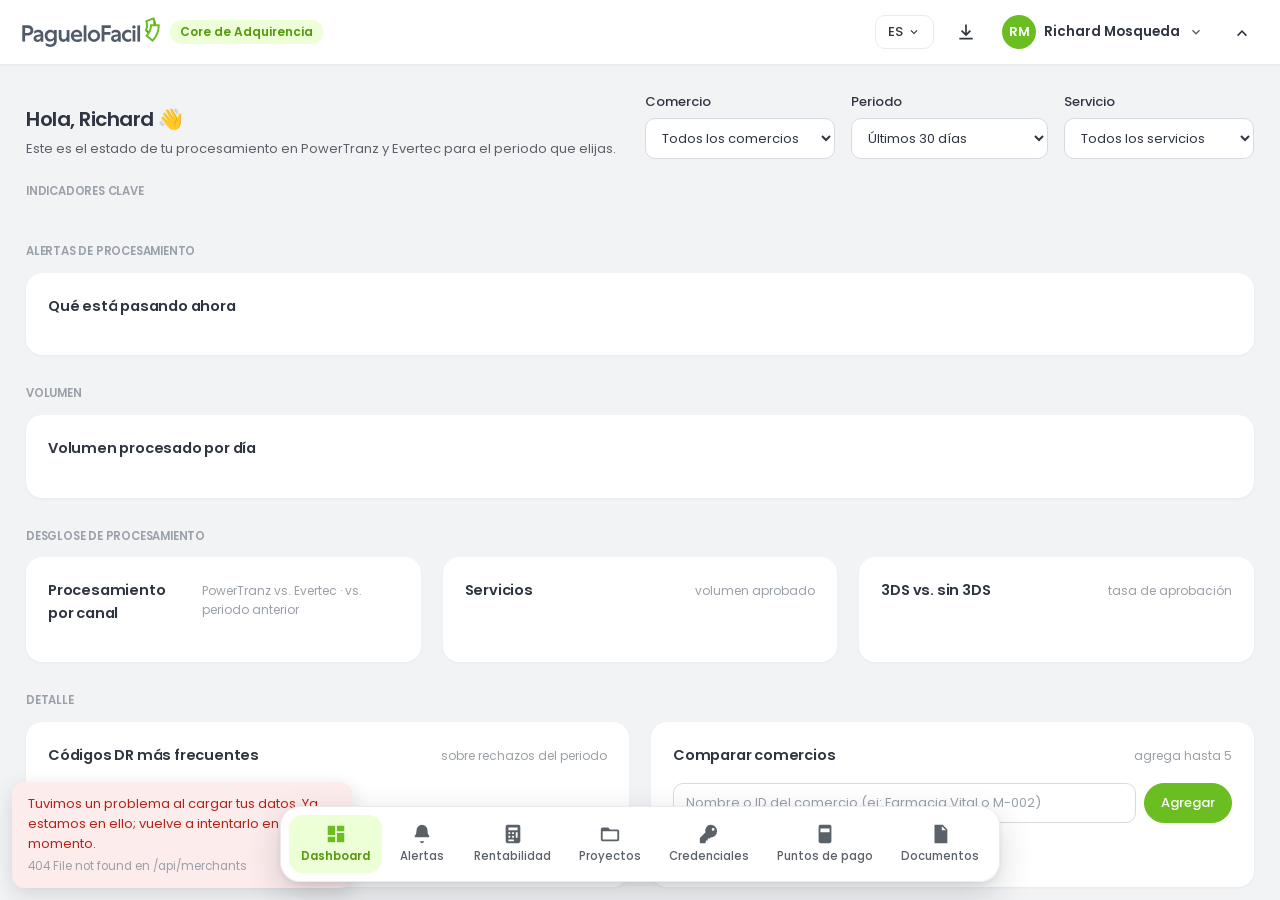
==== src/main/resources/static/index.html @ d3f8699e "Rediseño del módulo de Proyectos: crear, seguir y gestionar - Vista con Tabla / Kanban conmutables y" ====
<!DOCTYPE html>
<html lang="es">
<head>
  <meta charset="UTF-8">
  <meta name="viewport" content="width=device-width, initial-scale=1.0">
  <title>Core de Adquirencia · PagueloFacil</title>
  <link rel="preconnect" href="https://fonts.googleapis.com">
  <link rel="preconnect" href="https://fonts.gstatic.com" crossorigin>
  <link href="https://fonts.googleapis.com/css2?family=Poppins:ital,wght@0,300;0,400;0,500;0,600;0,700;0,800;1,400;1,600&display=swap" rel="stylesheet">
  <link rel="stylesheet" href="css/app.css">
  <link rel="icon" type="image/svg+xml"
        href="data:image/svg+xml,%3Csvg xmlns='http://www.w3.org/2000/svg' viewBox='0 0 32 32'%3E%3Ccircle cx='16' cy='16' r='14' fill='%236BBE22'/%3E%3Cpath d='M16 6a10 10 0 1 0 10 10h-5a5 5 0 1 1-5-5z' fill='%23fff'/%3E%3C/svg%3E">
</head>
<body>
  <div class="app">

    <!-- ===================== TOPBAR ===================== -->
    <header class="topbar">
      <div class="topbar-left">
        <a class="logo" href="#" aria-label="PagueloFacil">
          <img class="logo-img" src="img/logo-pf.svg" alt="PagueloFacil">
          <span class="logo-tag">Core de Adquirencia</span>
        </a>
      </div>
      <div class="topbar-right">
        <span class="updated" id="last-updated"></span>
        <a id="alert-pill" class="alert-pill" href="#" hidden title="Ver alertas" data-view="alert-config">
          <svg viewBox="0 0 16 16" width="13" height="13" aria-hidden="true"><path fill="currentColor" d="M8 1.5 15 14H1L8 1.5zm-.75 4.5v4h1.5V6h-1.5zm0 5.25v1.5h1.5v-1.5h-1.5z"/></svg>
          <span id="alert-pill-count"></span>
        </a>
        <span class="lang-pill">ES
          <svg viewBox="0 0 24 24" width="14" height="14"><path fill="currentColor" d="M7.4 8.6 12 13.2l4.6-4.6L18 10l-6 6-6-6z"/></svg>
        </span>
        <button class="icon-btn" title="Descargar" type="button">
          <svg viewBox="0 0 24 24" width="20" height="20"><path fill="currentColor" d="M11 3h2v10.2l3.6-3.6L18 11l-6 6-6-6 1.4-1.4L11 13.2V3zM4 19h16v2H4v-2z"/></svg>
        </button>
        <span class="topbar-user" title="Richard Mosqueda">
          <span class="avatar avatar-sm">RM</span>
          <span class="topbar-user-name">Richard Mosqueda</span>
          <svg viewBox="0 0 24 24" width="16" height="16"><path fill="currentColor" d="M7.4 8.6 12 13.2l4.6-4.6L18 10l-6 6-6-6z"/></svg>
        </span>
        <button class="icon-btn header-toggle" id="header-toggle" type="button" title="Minimizar encabezado" aria-label="Minimizar encabezado">
          <svg viewBox="0 0 24 24" width="20" height="20"><path fill="currentColor" d="M6 15.6 12 9.6l6 6L16.6 17 12 12.4 7.4 17z"/></svg>
        </button>
      </div>
    </header>
    <button class="header-restore" id="header-restore" type="button" title="Mostrar encabezado" aria-label="Mostrar encabezado" hidden>
      <svg viewBox="0 0 24 24" width="20" height="20"><path fill="currentColor" d="M6 9.6 12 15.6l6-6L16.6 8 12 12.6 7.4 8z"/></svg>
    </button>

    <!-- ===================== CONTENIDO ===================== -->
    <main class="content">
      <!-- DASHBOARD -->
      <section id="view-dashboard" class="view">
        <div class="view-head">
          <div>
            <h1 class="panel-title">Hola, Richard 👋</h1>
            <p class="view-sub">Este es el estado de tu procesamiento en PowerTranz y Evertec para el periodo que elijas.</p>
          </div>
          <div class="filters" id="filters">
            <div class="filter">
              <label for="f-merchant">Comercio</label>
              <select id="f-merchant">
                <option value="">Todos los comercios</option>
              </select>
            </div>
            <div class="filter">
              <label for="f-range">Periodo</label>
              <select id="f-range">
                <option value="today">Hoy</option>
                <option value="7">Últimos 7 días</option>
                <option value="30" selected>Últimos 30 días</option>
                <option value="90">Últimos 90 días</option>
                <option value="mtd">Mes actual</option>
                <option value="custom">Rango personalizado…</option>
              </select>
            </div>
            <div class="filter">
              <label for="f-service">Servicio</label>
              <select id="f-service">
                <option value="">Todos los servicios</option>
              </select>
            </div>
            <div class="filter" id="f-custom" hidden>
              <label>Rango</label>
              <div class="range-inputs">
                <input type="date" id="f-from" aria-label="Desde">
                <span>—</span>
                <input type="date" id="f-to" aria-label="Hasta">
              </div>
            </div>
          </div>
        </div>

        <!-- BLOQUE 0 — Banner de alerta a todo el ancho, arriba de todo -->
        <div id="alert-banner"></div>

        <!-- BLOQUE 1 — Indicadores clave: 4 KPIs en una sola fila -->
        <div class="dash-block">
          <div class="block-label">Indicadores clave</div>
          <div class="kpis kpis-row" id="kpis"></div>
        </div>

        <!-- BLOQUE 2 — Alertas de procesamiento, debajo de los KPIs -->
        <div class="dash-block">
          <div class="block-label">Alertas de procesamiento</div>
          <article class="card">
            <header class="card-head">
              <h2>Qué está pasando ahora</h2>
              <span class="card-sub" id="alert-count-sub"></span>
            </header>
            <div class="alert-list alert-list-wide" id="alert-list"></div>
          </article>
        </div>

        <!-- BLOQUE 2 — Serie principal de volumen -->
        <div class="dash-block">
          <div class="block-label">Volumen</div>
          <article class="card">
            <header class="card-head">
              <h2>Volumen procesado por día</h2>
              <span class="card-sub" id="volume-range-label"></span>
            </header>
            <div class="chart" id="chart-volume"></div>
          </article>
        </div>

        <!-- BLOQUE 3 — Desglose de procesamiento (secundario) -->
        <div class="dash-block">
          <div class="block-label">Desglose de procesamiento</div>
          <div class="grid grid-3">
            <article class="card">
              <header class="card-head"><h2>Procesamiento por canal</h2><span class="card-sub">PowerTranz vs. Evertec · vs. periodo anterior</span></header>
              <div class="chart donut-chart" id="chart-processors"></div>
            </article>
            <article class="card">
              <header class="card-head"><h2>Servicios</h2><span class="card-sub">volumen aprobado</span></header>
              <div class="chart" id="chart-services"></div>
            </article>
            <article class="card">
              <header class="card-head"><h2>3DS vs. sin 3DS</h2><span class="card-sub">tasa de aprobación</span></header>
              <div class="chart" id="chart-3ds"></div>
            </article>
          </div>
        </div>

        <!-- BLOQUE 4 — Detalle -->
        <div class="dash-block">
          <div class="block-label">Detalle</div>
          <div class="grid grid-2">
            <article class="card">
              <header class="card-head"><h2>Códigos DR más frecuentes</h2><span class="card-sub">sobre rechazos del periodo</span></header>
              <div id="dr-table"></div>
            </article>
            <article class="card">
              <header class="card-head">
                <h2>Comparar comercios</h2>
                <span class="card-sub">agrega hasta 5</span>
              </header>
              <form class="compare-add" id="compare-add" autocomplete="off">
                <input type="text" id="compare-input" list="merchant-list"
                       placeholder="Nombre o ID del comercio (ej: Farmacia Vital o M-002)">
                <datalist id="merchant-list"></datalist>
                <button type="submit" class="btn btn-primary">Agregar</button>
              </form>
              <div class="compare-hint" id="compare-hint"></div>
              <div class="compare-picker" id="compare-picker"></div>
              <div class="chart" id="chart-compare"></div>
              <div id="compare-table"></div>
            </article>
          </div>
        </div>
      </section>

      <!-- PROYECTOS -->
      <section id="view-projects" class="view" hidden>
        <div class="panel">
          <h1 class="panel-title">Proyectos</h1>
          <p class="view-sub">Crea, sigue y gestiona las iniciativas del área: responsables, fechas, prioridad, progreso, tareas y bitácora.</p>
          <div class="cred-toolbar">
            <div class="view-switch" role="tablist">
              <button type="button" class="seg active" id="proj-view-table">Tabla</button>
              <button type="button" class="seg" id="proj-view-kanban">Kanban</button>
            </div>
            <select id="proj-status-filter"><option value="">Todos los estados</option></select>
            <select id="proj-resp-filter"><option value="">Todos los responsables</option></select>
            <select id="proj-prio-filter"><option value="">Todas las prioridades</option></select>
            <button type="button" class="btn btn-primary" id="proj-new">Agregar proyecto</button>
          </div>
          <div id="projects-body"></div>
        </div>
      </section>

      <!-- DETALLE DE PROYECTO -->
      <section id="view-project-detail" class="view" hidden>
        <div id="project-detail"></div>
      </section>

      <!-- CREDENCIALES -->
      <section id="view-credentials" class="view" hidden>
        <div class="panel">
          <h1 class="panel-title">Credenciales / DBAs</h1>
          <p class="view-sub">Gestiona el ciclo de vida completo de cada credencial: desde que se solicita al banco hasta que se habilita en producción, con control de pruebas por marca.</p>
          <div class="cred-toolbar">
            <div class="view-switch" role="tablist">
              <button type="button" class="seg active" id="cred-view-table">Tabla</button>
              <button type="button" class="seg" id="cred-view-kanban">Kanban</button>
            </div>
            <select id="cred-status-filter"><option value="">Todos los estados</option></select>
            <select id="cred-bank-filter"><option value="">Todos los bancos</option></select>
            <select id="cred-merchant-filter"><option value="">Todos los comercios</option></select>
            <label class="cred-refund-toggle">
              <input type="checkbox" id="cred-refund-filter"> Reembolsos pendientes
            </label>
            <button type="button" class="btn btn-primary" id="cred-new">Nueva credencial</button>
          </div>
          <div id="credentials-body"></div>
        </div>
      </section>

      <!-- DETALLE DE CREDENCIAL -->
      <section id="view-cred-detail" class="view" hidden>
        <div id="cred-detail"></div>
      </section>

      <!-- PUNTOS DE PAGO -->
      <section id="view-points" class="view" hidden>
        <div class="panel">
          <h1 class="panel-title">Puntos de pago</h1>
          <p class="view-sub">Tus POS y dispositivos por comercio y banco (Towerbank, BAC): estado y gestión a la mano.</p>
          <div class="cred-toolbar">
            <button type="button" class="btn btn-primary" id="point-new">Agregar POS</button>
          </div>
          <div id="points-table"></div>
        </div>
      </section>

      <!-- DOCUMENTOS -->
      <section id="view-documents" class="view" hidden>
        <div class="panel">
          <h1 class="panel-title">Documentos</h1>
          <p class="view-sub">Todo lo que necesitas a la mano: códigos de rechazo, guías por procesador y procedimientos.</p>
        </div>
        <div id="documents-grid"></div>
      </section>

      <!-- RENTABILIDAD -->
      <section id="view-profitability" class="view" hidden>
        <div class="panel">
          <h1 class="panel-title">Rentabilidad por adquirente</h1>
          <p class="view-sub">Ingresa los datos del comercio prospecto y te decimos con qué adquirente conviene más afiliarlo. Comparamos a todos con tus costos actuales y resaltamos el más rentable.</p>
        </div>

        <!-- CALCULADORA -->
        <div class="card calc-card">
          <div class="card-head">
            <h2>Datos del comercio prospecto</h2>
            <span class="card-sub">montos en USD</span>
          </div>
          <form id="calc-form">
            <div class="calc-grid">
              <label class="calc-wide">Comercio (opcional)
                <input type="text" id="c-name" placeholder="Ej: Boutique Marbella">
              </label>

              <div class="calc-section-label">Procesamiento nacional</div>
              <label>Volumen nacional (USD)
                <input type="number" id="c-nat-vol" min="0" step="any" value="0">
              </label>
              <label>Transacciones nacionales
                <input type="number" id="c-nat-tx" min="0" step="1" value="0">
              </label>

              <div class="calc-section-label">Procesamiento internacional</div>
              <label>Volumen internacional (USD)
                <input type="number" id="c-intl-vol" min="0" step="any" value="0">
              </label>
              <label>Transacciones internacionales
                <input type="number" id="c-intl-tx" min="0" step="1" value="0">
              </label>

              <div class="calc-section-label">Pricing PagueloFacil <span class="calc-hint">— por defecto 3.5% + $0.50 por trx</span></div>
              <label>Tasa PF (%)
                <input type="number" id="c-pf-rate" min="0" step="any" value="3.5">
              </label>
              <label>Fee fijo PF por trx (USD)
                <input type="number" id="c-pf-fee" min="0" step="any" value="0.50">
              </label>
            </div>
            <div class="calc-actions">
              <button type="submit" class="btn btn-primary">Calcular rentabilidad</button>
              <button type="reset" class="btn" id="calc-reset">Limpiar</button>
            </div>
          </form>
        </div>

        <div id="calc-result"></div>

        <!-- GESTIÓN DE ADQUIRENTES -->
        <div class="dash-block" style="margin-top:30px">
          <div class="block-label">Adquirentes y sus costos</div>
          <div class="rules-layout">
            <div>
              <h2 class="rules-title">Adquirentes definidos</h2>
              <p class="view-sub" style="margin-bottom:12px">Cada adquirente nos reporta sus costos. Edítalos cuando cambien; cualquiera que agregues aparece automáticamente como opción en la comparación.</p>
              <div id="acquirers-list"></div>
            </div>
            <div class="card rule-form-card">
              <h2 class="rules-title" id="acq-form-title">Nuevo adquirente</h2>
              <form id="acq-form">
                <input type="hidden" id="a-id">
                <label>Nombre
                  <input type="text" id="a-name" required placeholder="Ej: PowerTranz">
                </label>
                <label>Costo nacional (%)
                  <input type="number" id="a-nat-rate" min="0" step="any" required placeholder="Ej: 1.95">
                </label>
                <label>Costo internacional (%)
                  <input type="number" id="a-intl-rate" min="0" step="any" required placeholder="Ej: 2.90">
                </label>
                <label>Costo fijo por transacción (USD)
                  <input type="number" id="a-fee" min="0" step="any" required placeholder="Ej: 0.10">
                </label>
                <label>Costo fijo mensual (USD, opcional)
                  <input type="number" id="a-monthly" min="0" step="any" value="0">
                </label>
                <div class="calc-actions">
                  <button type="submit" class="btn btn-primary" id="acq-submit">Agregar adquirente</button>
                  <button type="button" class="btn" id="acq-cancel" hidden>Cancelar</button>
                </div>
              </form>
            </div>
          </div>
        </div>
      </section>

      <!-- ALERTAS (CONFIG) -->
      <section id="view-alert-config" class="view" hidden>
        <div class="panel">
          <h1 class="panel-title">Configuración de alertas</h1>
          <p class="view-sub">Tú decides cómo te avisamos: reglas estándar para todo el procesamiento y reglas por comercio.</p>
        </div>

        <div class="rules-layout">
          <div>
            <h2 class="rules-title">Reglas activas</h2>
            <div id="rules-list"></div>
            <h2 class="rules-title" style="margin-top:24px">Planes de acción</h2>
            <p class="view-sub" style="margin-bottom:12px">Cada regla se enlaza a un plan de acción. Estos son los planes disponibles para seleccionar.</p>
            <div id="plans-list"></div>
          </div>
          <div class="rules-forms">
            <div class="card rule-form-card">
              <h2 class="rules-title">Nueva regla</h2>
              <form id="rule-form">
                <label>Nombre
                  <input type="text" id="r-name" required placeholder="Ej: Rechazos altos en Hotel Casco Antiguo">
                </label>
                <label>Alcance
                  <select id="r-scope">
                    <option value="GLOBAL">Global (todo el procesamiento)</option>
                    <option value="MERCHANT">Por comercio</option>
                  </select>
                </label>
                <label id="r-merchant-wrap" hidden>Comercio
                  <select id="r-merchant"></select>
                </label>
                <label>Condición
                  <select id="r-condition"></select>
                </label>
                <label id="r-drcode-wrap" hidden>Código DR
                  <select id="r-drcode"></select>
                </label>
                <label>Umbral
                  <input type="number" id="r-threshold" min="1" step="1" value="20" required>
                </label>
                <label>Plan de acción
                  <select id="r-actionplan" required></select>
                </label>
                <button type="submit" class="btn btn-primary">Crear regla</button>
              </form>
            </div>

            <div class="card rule-form-card">
              <h2 class="rules-title">Crear plan de acción</h2>
              <p class="view-sub" style="margin-bottom:12px">Define una guía operativa que luego enlazas a una o varias reglas.</p>
              <form id="ap-form">
                <label>Nombre
                  <input type="text" id="ap-name" required placeholder="Ej: Contención de rechazos">
                </label>
                <label>Descripción
                  <input type="text" id="ap-desc" required placeholder="Resumen en una línea del plan">
                </label>
                <label>Pasos (uno por línea)
                  <textarea id="ap-steps" rows="4" placeholder="Identificar los códigos DR más frecuentes&#10;Contactar al comercio afectado&#10;Escalar al emisor o a PagueloFacil"></textarea>
                </label>
                <button type="submit" class="btn btn-primary">Crear plan de acción</button>
              </form>
            </div>
          </div>
        </div>
      </section>

      <!-- DETALLE DE ALERTA -->
      <section id="view-alert-detail" class="view" hidden>
        <div id="alert-detail"></div>
      </section>
    </main>

    <!-- ===================== DOCK FLOTANTE (navegación) ===================== -->
    <nav class="dock" aria-label="Navegación principal">
      <button class="dock-item active" data-view="dashboard">
        <span class="dock-ico">
          <svg viewBox="0 0 24 24"><path fill="currentColor" d="M3 3h8v10H3V3zm10 0h8v6h-8V3zM3 15h8v6H3v-6zm10-4h8v10h-8V11z"/></svg>
        </span>
        <span class="dock-label">Dashboard</span>
      </button>
      <button class="dock-item" data-view="alert-config">
        <span class="dock-ico">
          <svg viewBox="0 0 24 24"><path fill="currentColor" d="M12 2a6 6 0 0 0-6 6c0 3.6-1 5-1.8 5.9-.5.5-.2 1.6.6 1.6h14.4c.8 0 1.1-1.1.6-1.6C19 13 18 11.6 18 8a6 6 0 0 0-6-6zm0 20a2.6 2.6 0 0 0 2.5-2h-5A2.6 2.6 0 0 0 12 22z"/></svg>
        </span>
        <span class="dock-label">Alertas</span>
      </button>
      <button class="dock-item" data-view="profitability">
        <span class="dock-ico">
          <svg viewBox="0 0 24 24"><path fill="currentColor" d="M6 2h12a2 2 0 0 1 2 2v16a2 2 0 0 1-2 2H6a2 2 0 0 1-2-2V4a2 2 0 0 1 2-2zm1 3v3h10V5H7zm0 5v2h2v-2H7zm4 0v2h2v-2h-2zm4 0v6h2v-6h-2zM7 14v2h2v-2H7zm4 0v2h2v-2h-2zM7 18v2h6v-2H7z"/></svg>
        </span>
        <span class="dock-label">Rentabilidad</span>
      </button>
      <button class="dock-item" data-view="projects">
        <span class="dock-ico">
          <svg viewBox="0 0 24 24"><path fill="currentColor" d="M4 5h6l2 2h8a2 2 0 0 1 2 2v9a2 2 0 0 1-2 2H4a2 2 0 0 1-2-2V7a2 2 0 0 1 2-2zm0 4v9h16V9H4z"/></svg>
        </span>
        <span class="dock-label">Proyectos</span>
      </button>
      <button class="dock-item" data-view="credentials">
        <span class="dock-ico">
          <svg viewBox="0 0 24 24"><path fill="currentColor" d="M14 2a6 6 0 0 0-5.7 8L2 16.3V22h5.7l.9-.9V19h2v-2h2l1.1-1.1A6 6 0 1 0 14 2zm2.5 3.5A1.5 1.5 0 1 1 15 7a1.5 1.5 0 0 1 1.5-1.5z"/></svg>
        </span>
        <span class="dock-label">Credenciales</span>
      </button>
      <button class="dock-item" data-view="points">
        <span class="dock-ico">
          <svg viewBox="0 0 24 24"><path fill="currentColor" d="M7 2h10a2 2 0 0 1 2 2v16a2 2 0 0 1-2 2H7a2 2 0 0 1-2-2V4a2 2 0 0 1 2-2zm0 4v4h10V6H7zm1 7h2v2H8v-2zm4 0h2v2h-2v-2zm4 0h2v2h-2v-2zm-8 4h2v2H8v-2zm4 0h2v2h-2v-2zm4 0h2v2h-2v-2z"/></svg>
        </span>
        <span class="dock-label">Puntos de pago</span>
      </button>
      <button class="dock-item" data-view="documents">
        <span class="dock-ico">
          <svg viewBox="0 0 24 24"><path fill="currentColor" d="M6 2h9l5 5v15H6V2zm8 1.5V8h4.5L14 3.5zM8 12h8v2H8v-2zm0 4h8v2H8v-2z"/></svg>
        </span>
        <span class="dock-label">Documentos</span>
      </button>
    </nav>
  </div>

  <div id="tooltip" class="tooltip" hidden></div>
  <div id="modal-root" hidden></div>
  <script src="js/app.js"></script>
</body>
</html>
---- src/main/resources/static/css/app.css ----
/* ============================================================
   Core de Adquirencia — PagueloFacil
   Sistema de estilos alineado a la marca PagueloFacil:
   verde de marca dominante, grises corporativos como base,
   ámbar para advertencias, teal como acento positivo.
   Tipografía Encode Sans. Formas redondeadas (tarjetas y píldoras).
   Todo el color y la tipografía viven aquí como variables globales
   y el resto de la hoja las consume (sin HEX sueltos).
   Navegación: dock flotante inferior. Topbar con logo a la izquierda
   y perfil/idioma a la derecha.
   ============================================================ */

:root {
  /* ---- Paleta de marca (HEX exactos del manual) ---- */

  /* Primario — Verde (Pantone 368 C): acción, marca, aprobado */
  --green-500: #6BBE22;   /* base — Pantone 368 C */
  --green-400: #A2E515;
  --green-300: #B6FF58;
  --green-200: #D7FFA3;
  --green-100: #EDFFD6;
  --green-050: #E2FFBD;   /* tinte lima más claro del manual */
  --green-600: #3C8221;   /* verde medio del manual */
  --green-700: #55990F;   /* derivado oscuro para texto/hover con contraste */
  --green-800: #175E1A;   /* verde oscuro del manual (fondos de sección) */
  --green-900: #124914;   /* verde más oscuro del manual */

  /* Personas — Teal (Pantone 3385 C): calma, positivo (acento secundario) */
  --teal-500: #1DD39C;
  --teal-400: #56F6AB;
  --teal-300: #95F9CB;
  --teal-200: #C0FCE0;
  --teal-100: #EAFEF5;
  --teal-700: #0E7E5D;   /* teal legible para texto */

  /* Emprendedores — Ámbar (Pantone 7548 C): advertencias / "Atención" */
  --amber-500: #FFC400;
  --amber-400: #FFD95B;
  --amber-300: #FFE799;
  --amber-200: #FFF1C2;
  --amber-100: #FFF6D6;
  --amber-800: #7A5600;   /* ámbar legible para texto sobre blanco/tinte */

  /* Corporativos — Gris (Pantone 649 C): superficies, bordes, texto 2º */
  --gray-500: #C3C8D3;
  --gray-400: #D7DAE0;
  --gray-300: #E9EBEE;
  --gray-200: #F2F3F5;
  --gray-100: #FAFBFB;

  /* Rojo — solo estados de error / severidad Serio–Crítico
     (fuera de la paleta base, accesible) */
  --red-500: #E5484D;   /* base: barras de acento, bordes, íconos */
  --red-700: #B42318;   /* rojo legible para texto pequeño */
  --red-100: #FDECEC;   /* tinte suave para píldoras/badges */
  --red-rgb: 229 72 77; /* canal RGB para bordes/fondos con alfa */

  /* ---- Alias de marca (compatibilidad + semántica) ---- */
  --pf-green:      var(--green-500);
  --pf-green-dark: var(--green-700);
  --pf-green-100:  var(--green-100);
  --pf-teal:       var(--teal-500);
  --pf-yellow:     var(--amber-500);
  --pf-gray:       var(--gray-500);

  /* Series de datos — validadas: contraste >=3:1 sobre blanco,
     separación CVD (peor par adyacente ΔE 9.7). El verde de serie
     pertenece a la familia de marca. */
  --series-1: #55990F;
  --series-2: #3B62AD;
  --series-3: #C08A00;
  --series-4: #128F6C;

  /* ---- Estados semánticos (siempre con ícono + etiqueta) ---- */
  --status-good:      var(--green-500);
  --status-good-txt:  var(--green-800);
  --status-good-tint: var(--green-100);
  --status-warning:      var(--amber-500);
  --status-warning-txt:  var(--amber-800);
  --status-warning-tint: var(--amber-200);
  --status-serious:   var(--red-500);
  --status-critical:      var(--red-500);
  --status-critical-txt:  var(--red-700);
  --status-critical-tint: var(--red-100);
  --status-info-tint: var(--teal-100);

  /* ---- Tinta y superficies ---- */
  --surface:    #ffffff;                 /* tarjetas */
  --plane:      var(--gray-200);          /* fondo de página #F2F3F5 */
  --surface-2:  var(--gray-100);          /* superficie neutra suave #FAFBFB */
  --ink:        #2E3440;                  /* texto principal */
  --ink-2:      #5B6168;                  /* texto secundario */
  --muted:      #9AA0A8;                  /* texto terciario / ejes */
  --line:       var(--gray-300);          /* bordes #E9EBEE */
  --field-line: var(--gray-400);          /* bordes de campos */

  /* ---- Color en gráficas (consumido desde JS) ---- */
  --grid:           var(--gray-300);
  --axis-text:      #8A8F98;
  --chart-baseline: var(--gray-500);
  --chart-crosshair:#8A8F98;
  --bar-label:      var(--ink-2);
  --bar-value:      var(--ink);
  --tooltip-bg:     var(--ink);

  /* ---- Forma y tipografía ---- */
  /* Formas redondeadas y dinámicas (manual de marca, "Sistema Visual"). */
  --radius:    16px;   /* tarjetas redondeadas — el manual usa esquinas amplias */
  --radius-sm: 12px;
  --radius-lg: 22px;
  --dock-h:    76px;   /* alto del dock flotante + su separación inferior */
  /* Poppins es la tipografía principal de la marca (manual 4.1). */
  --font: "Poppins", system-ui, -apple-system, "Segoe UI", sans-serif;
}

* { box-sizing: border-box; margin: 0; padding: 0; }

[hidden] { display: none !important; }

html, body { height: 100%; }

body {
  font-family: var(--font);
  color: var(--ink);
  background: var(--plane);
  font-size: 13.5px;
  line-height: 1.55;
}

.app {
  display: grid;
  grid-template-rows: 64px 1fr;
  grid-template-areas:
    "topbar"
    "content";
  height: 100vh;
}

/* Encabezado minimizado: la barra superior se oculta y aparece un botón flotante */
.app.header-collapsed { grid-template-rows: 0 1fr; }
.app.header-collapsed .topbar { display: none; }

.header-restore {
  position: fixed;
  top: 10px;
  right: 16px;
  z-index: 30;
  appearance: none;
  border: 1px solid var(--line);
  background: var(--surface);
  color: var(--ink-2);
  cursor: pointer;
  border-radius: 999px;
  padding: 5px 8px;
  box-shadow: 0 4px 14px rgba(20, 30, 40, 0.14);
  display: inline-flex;
  align-items: center;
}
.header-restore:hover { color: var(--pf-green-dark); border-color: var(--pf-green); }

.icon-btn {
  appearance: none;
  border: 0;
  background: transparent;
  color: var(--ink);
  cursor: pointer;
  padding: 6px;
  border-radius: 8px;
  display: inline-flex;
  align-items: center;
}
.icon-btn:hover { background: var(--plane); }

.avatar {
  background: var(--pf-green);
  color: #fff;
  font-weight: 600;
  border-radius: 50%;
  display: inline-flex;
  align-items: center;
  justify-content: center;
}
.avatar-sm { width: 34px; height: 34px; font-size: 13px; }

/* ------------------ Topbar ------------------ */

.topbar {
  grid-area: topbar;
  background: var(--surface);
  display: flex;
  align-items: center;
  justify-content: space-between;
  padding: 0 22px;
  box-shadow: 0 1px 3px rgba(20, 30, 40, 0.06);
  z-index: 5;
}

.topbar-left, .topbar-right { display: flex; align-items: center; gap: 16px; }

/* Logo / marca reubicado en la esquina superior izquierda */
.logo {
  display: inline-flex;
  align-items: center;
  gap: 8px;
  text-decoration: none;
  color: var(--ink);
}
.logo-img { height: 30px; width: auto; display: block; }
.logo-tag {
  font-size: 12px;
  font-weight: 600;
  color: var(--pf-green-dark);
  background: var(--pf-green-100);
  border-radius: 999px;
  padding: 3px 10px;
  margin-left: 2px;
}

.topbar-user-name { font-size: 13.5px; font-weight: 600; color: var(--ink); }

.updated { font-size: 12px; color: var(--muted); }

.lang-pill {
  display: inline-flex;
  align-items: center;
  gap: 4px;
  border: 1px solid var(--line);
  border-radius: 10px;
  padding: 6px 12px;
  font-size: 13px;
  font-weight: 500;
  color: var(--ink);
}

.topbar-user {
  display: inline-flex;
  align-items: center;
  gap: 8px;
  color: var(--ink-2);
  padding: 4px 6px 4px 4px;
  border-radius: 999px;
  cursor: pointer;
}
.topbar-user:hover { background: var(--plane); }

.alert-pill {
  display: inline-flex;
  align-items: center;
  gap: 6px;
  background: var(--red-100);
  color: var(--red-700);
  font-weight: 600;
  font-size: 12px;
  border: 1px solid rgb(var(--red-rgb) / 0.28);
  border-radius: 999px;
  padding: 4px 12px;
  text-decoration: none;
}
.alert-pill:hover { background: rgb(var(--red-rgb) / 0.16); }

/* ------------------ Contenido ------------------ */

.content {
  grid-area: content;
  overflow-y: auto;
  /* el padding inferior deja aire para que el dock flotante nunca tape contenido */
  padding: 28px 26px calc(var(--dock-h) + 40px);
}

.view { max-width: 1320px; margin: 0 auto; }

/* ------------------ Dock flotante (navegación) ------------------ */

.dock {
  position: fixed;
  bottom: 18px;
  left: 50%;
  transform: translateX(-50%);
  z-index: 40;
  display: flex;
  align-items: stretch;
  gap: 4px;
  background: rgba(255, 255, 255, 0.92);
  backdrop-filter: blur(10px);
  -webkit-backdrop-filter: blur(10px);
  border: 1px solid var(--line);
  border-radius: 20px;
  padding: 8px;
  box-shadow: 0 12px 34px rgba(20, 30, 40, 0.18), 0 2px 6px rgba(20, 30, 40, 0.08);
  max-width: calc(100vw - 24px);
}

.dock-item {
  appearance: none;
  border: 0;
  background: transparent;
  cursor: pointer;
  font-family: var(--font);
  display: flex;
  flex-direction: column;
  align-items: center;
  gap: 3px;
  min-width: 72px;
  padding: 8px 12px;
  border-radius: 14px;
  color: var(--ink-2);
  transition: background 0.15s ease, color 0.15s ease;
}
.dock-item:hover { background: var(--plane); color: var(--ink); }

.dock-ico { display: inline-flex; }
.dock-ico svg { width: 22px; height: 22px; }
.dock-label { font-size: 11.5px; font-weight: 500; white-space: nowrap; }

.dock-item.active {
  background: var(--pf-green-100);
  color: var(--pf-green-dark);
}
.dock-item.active .dock-label { font-weight: 600; }
.dock-item.active .dock-ico { color: var(--pf-green); }

/* ------------------ Encabezado de vista + bloques del dashboard --- */

.view-head {
  display: flex;
  align-items: flex-end;
  justify-content: space-between;
  flex-wrap: wrap;
  gap: 18px;
  margin-bottom: 24px;
}

.block-label {
  font-size: 11.5px;
  font-weight: 600;
  letter-spacing: 0.6px;
  text-transform: uppercase;
  color: var(--muted);
  margin-bottom: 12px;
}

.dash-block { margin-bottom: 30px; }

/* Banner de alerta a todo el ancho, arriba de los KPIs */
.alert-banner {
  display: flex;
  align-items: center;
  gap: 14px;
  border-radius: var(--radius);
  padding: 14px 18px;
  margin-bottom: 22px;
  box-shadow: 0 1px 3px rgba(20, 30, 40, 0.05);
  background: var(--status-warning-tint);
}
/* Severidad por tinte de fondo + ícono + etiqueta, sin barra de color. */
.alert-banner.sev-critical { background: var(--status-critical-tint); }
.alert-banner.sev-serious  { background: var(--status-critical-tint); }
.alert-banner.sev-good     { background: var(--status-good-tint); }
.alert-banner .ab-ico {
  width: 40px; height: 40px; border-radius: 12px; flex-shrink: 0;
  display: flex; align-items: center; justify-content: center;
  background: rgba(255, 255, 255, 0.6); color: var(--status-warning-txt);
}
.alert-banner.sev-critical .ab-ico, .alert-banner.sev-serious .ab-ico { color: var(--status-critical-txt); }
.alert-banner.sev-good .ab-ico { color: var(--status-good-txt); }
.alert-banner .ab-body { flex: 1; min-width: 0; }
.alert-banner .ab-kicker { font-size: 11.5px; font-weight: 700; letter-spacing: 0.4px; text-transform: uppercase; }
.alert-banner.sev-warning .ab-kicker { color: var(--status-warning-txt); }
.alert-banner.sev-critical .ab-kicker, .alert-banner.sev-serious .ab-kicker { color: var(--status-critical-txt); }
.alert-banner.sev-good .ab-kicker { color: var(--status-good-txt); }
.alert-banner .ab-msg { font-size: 13.5px; color: var(--ink); font-weight: 500; margin-top: 1px; }
.alert-banner .ab-msg b { font-weight: 700; }
.alert-banner .btn { flex-shrink: 0; }

/* KPIs en una sola fila horizontal, ancho igual, alineados arriba */
.kpis.kpis-row { grid-template-columns: repeat(4, minmax(0, 1fr)); align-items: stretch; }

/* Panel de alertas ancho (debajo de los KPIs) */
.alert-list-wide { max-height: none; }

/* Panel blanco grande (como la tarjeta "Usuarios" del core) */
.panel {
  background: var(--surface);
  border-radius: var(--radius);
  box-shadow: 0 1px 3px rgba(20, 30, 40, 0.05);
  padding: 22px 26px;
  margin-bottom: 18px;
}

.panel-title { font-size: 20px; font-weight: 600; margin-bottom: 4px; }

.view-sub { color: var(--ink-2); font-size: 13px; }

/* ------------------ Filtros ------------------ */

.filters {
  display: flex;
  flex-wrap: wrap;
  gap: 16px;
  align-items: flex-end;
}
.view-head .filters { justify-content: flex-end; }

.filter label {
  display: block;
  font-size: 13px;
  font-weight: 500;
  color: var(--ink);
  margin-bottom: 6px;
}

.filters select, .filters input[type="date"],
.table-toolbar select,
.rule-form-card input, .rule-form-card select {
  font-family: var(--font);
  font-size: 13px;
  padding: 9px 12px;
  border: 1px solid var(--field-line);
  border-radius: 10px;
  background: var(--surface);
  color: var(--ink);
  min-width: 190px;
}

.filters select:hover, .table-toolbar select:hover { border-color: var(--pf-gray); }

.range-inputs { display: flex; align-items: center; gap: 6px; color: var(--muted); }
.range-inputs input { min-width: 150px; }

select:focus, input:focus, button:focus-visible {
  outline: 2px solid var(--pf-green);
  outline-offset: 1px;
}

::placeholder { color: var(--muted); }

/* ------------------ KPIs ------------------ */

.kpis {
  display: grid;
  grid-template-columns: repeat(2, minmax(0, 1fr));
  gap: 18px;
}

.kpi {
  position: relative;
  background: var(--surface);
  border-radius: var(--radius);
  box-shadow: 0 1px 3px rgba(20, 30, 40, 0.05);
  padding: 20px 22px;
  overflow: hidden;
}
/* Tarjetas KPI limpias, sin barra de acento de color (marca uniforme). */

.kpi .kpi-label {
  font-size: 12.5px;
  font-weight: 500;
  color: var(--ink-2);
}

.kpi .kpi-value {
  font-size: 30px;
  font-weight: 600;
  margin-top: 4px;
  letter-spacing: -0.4px;
  line-height: 1.1;
}

.kpi .kpi-foot { font-size: 12px; color: var(--ink-2); margin-top: 6px; }

.delta {
  font-weight: 600;
  display: inline-flex;
  align-items: center;
  gap: 3px;
  padding: 1px 7px;
  border-radius: 999px;
}
.delta.up { color: var(--status-good-txt); background: var(--status-good-tint); }
.delta.down { color: var(--status-critical-txt); background: var(--status-critical-tint); }

/* KPI en estado de riesgo: realza el valor para que "salte" */
.kpi.risk .kpi-value { color: var(--status-critical); }

/* señales inline dentro de textos de apoyo */
.sig-bad { color: var(--status-critical-txt); font-weight: 600; }
.sig-ok  { color: var(--status-good-txt); font-weight: 600; }

/* ------------------ Grid de tarjetas ------------------ */

.grid {
  display: grid;
  gap: 22px;
}
.grid-2 { grid-template-columns: repeat(2, minmax(0, 1fr)); }
.grid-3 { grid-template-columns: repeat(3, minmax(0, 1fr)); }

.card {
  background: var(--surface);
  border-radius: var(--radius);
  box-shadow: 0 1px 3px rgba(20, 30, 40, 0.05);
  padding: 22px;
  min-width: 0;
}

.card-head {
  display: flex;
  align-items: baseline;
  justify-content: space-between;
  gap: 10px;
  margin-bottom: 16px;
}

.card-head h2 { font-size: 14.5px; font-weight: 600; }
.card-sub { font-size: 12px; color: var(--muted); }

.chart { position: relative; }
.chart svg { display: block; width: 100%; height: auto; }

/* Leyenda */
.legend {
  display: flex;
  flex-wrap: wrap;
  gap: 14px;
  font-size: 12px;
  color: var(--ink-2);
  margin-bottom: 8px;
}
.legend .key { display: inline-flex; align-items: center; gap: 6px; }
.legend .swatch { width: 10px; height: 10px; border-radius: 3px; display: inline-block; }

/* Tooltip */
.tooltip {
  position: fixed;
  z-index: 50;
  background: var(--tooltip-bg);
  color: #fff;
  font-size: 12px;
  line-height: 1.45;
  padding: 8px 10px;
  border-radius: 10px;
  pointer-events: none;
  max-width: 260px;
  box-shadow: 0 4px 14px rgba(0,0,0,0.25);
}
.tooltip .tt-title { font-weight: 600; }
.tooltip .tt-muted { color: var(--gray-400); }

/* ------------------ Tablas (como el core actual) ------------------ */

table.data {
  width: 100%;
  border-collapse: collapse;
  font-size: 13px;
}

table.data th {
  text-align: left;
  font-size: 12.5px;
  color: var(--ink);
  font-weight: 600;
  padding: 10px 12px;
  border-bottom: 1px solid var(--line);
  border-right: 1px solid var(--line);
  white-space: nowrap;
}
table.data th:last-child { border-right: 0; }

table.data td {
  padding: 12px;
  border-bottom: 1px solid var(--gray-200);
  vertical-align: middle;
  color: var(--ink-2);
}

table.data tr:last-child td { border-bottom: 0; }
table.data td.num, table.data th.num { text-align: right; font-variant-numeric: tabular-nums; }

table.data a, .link, table.data .cell-link {
  color: var(--pf-green-dark);
  font-weight: 500;
  text-decoration: underline;
  text-underline-offset: 2px;
  cursor: pointer;
}

.table-wrap { overflow-x: auto; }

.table-toolbar { display: flex; gap: 10px; margin: 14px 0; }

/* Chips de estado (ícono + etiqueta, nunca solo color) */
.chip {
  display: inline-flex;
  align-items: center;
  gap: 5px;
  font-size: 12px;
  font-weight: 600;
  padding: 3px 10px;
  border-radius: 999px;
  white-space: nowrap;
}
.chip svg { width: 11px; height: 11px; }
.chip.good     { background: var(--status-good-tint);     color: var(--status-good-txt); }
.chip.warning  { background: var(--status-warning-tint);  color: var(--status-warning-txt); }
.chip.serious  { background: var(--status-critical-tint); color: var(--status-critical-txt); }
.chip.critical { background: var(--status-critical-txt);  color: #fff; }
.chip.neutral  { background: var(--gray-200);             color: var(--ink-2); }

/* ------------------ Alertas ------------------ */

.alert-list { display: flex; flex-direction: column; gap: 10px; max-height: 300px; overflow-y: auto; }

.alert-item {
  display: flex;
  gap: 10px;
  border: 1px solid var(--line);
  border-radius: var(--radius-sm);
  padding: 12px 14px;
}
/* Severidad sin barra de color: se comunica con el chip/etiqueta del título. */
.alert-item.acked { opacity: 0.55; }

.alert-body { flex: 1; min-width: 0; }
.alert-title { font-weight: 600; font-size: 13px; display: flex; gap: 8px; align-items: center; flex-wrap: wrap; }
.alert-warn-ico { color: var(--red-500); flex-shrink: 0; }
.alert-msg { font-size: 12.5px; color: var(--ink-2); margin-top: 2px; }
.alert-meta { font-size: 11.5px; color: var(--muted); margin-top: 3px; }

.empty {
  color: var(--muted);
  font-size: 13px;
  padding: 18px 8px;
  text-align: center;
}

/* ------------------ Botones (pastilla, como el core) ------------------ */

.btn {
  font-family: var(--font);
  font-size: 13px;
  font-weight: 500;
  border-radius: 999px;
  border: 1px solid var(--line);
  background: var(--gray-200);
  color: var(--ink);
  padding: 7px 16px;
  cursor: pointer;
  transition: background 0.15s ease;
}
.btn:hover { background: var(--gray-300); }

.btn-primary {
  background: var(--pf-green);
  border-color: var(--pf-green);
  color: #fff;
}
.btn-primary:hover { background: var(--green-700); }

.btn-ghost { border: 0; background: transparent; color: var(--ink-2); }
.btn-ghost:hover { background: var(--gray-200); }

/* ------------------ Proyectos ------------------ */

.project-grid {
  display: grid;
  grid-template-columns: repeat(auto-fill, minmax(300px, 1fr));
  gap: 16px;
}

.project-card {
  background: var(--surface);
  border-radius: var(--radius);
  box-shadow: 0 1px 3px rgba(20, 30, 40, 0.05);
  padding: 18px;
  display: flex;
  flex-direction: column;
  gap: 8px;
}

.project-card h3 { font-size: 14.5px; font-weight: 600; }
.project-card p { font-size: 13px; color: var(--ink-2); flex: 1; }
.project-foot { display: flex; justify-content: space-between; align-items: center; font-size: 12px; color: var(--muted); }

/* ------------------ Documentos ------------------ */

.doc-category { margin-bottom: 24px; }
.doc-category h2 {
  font-size: 13px;
  font-weight: 600;
  color: var(--ink-2);
  margin-bottom: 10px;
}

.doc-grid {
  display: grid;
  grid-template-columns: repeat(auto-fill, minmax(290px, 1fr));
  gap: 14px;
}

.doc-card {
  background: var(--surface);
  border-radius: var(--radius);
  box-shadow: 0 1px 3px rgba(20, 30, 40, 0.05);
  padding: 16px;
  display: flex;
  gap: 12px;
  align-items: flex-start;
}
.doc-icon {
  width: 38px; height: 38px; border-radius: 10px;
  display: flex; align-items: center; justify-content: center;
  background: var(--pf-green-100);
  color: var(--pf-green-dark);
  flex-shrink: 0;
}
.doc-card h3 { font-size: 13.5px; font-weight: 600; }
.doc-card p { font-size: 12.5px; color: var(--ink-2); margin-top: 2px; }
.doc-card .doc-date { font-size: 11.5px; color: var(--muted); margin-top: 4px; }

/* ------------------ Reglas de alertas ------------------ */

.rules-layout {
  display: grid;
  grid-template-columns: minmax(0, 1.4fr) minmax(300px, 1fr);
  gap: 18px;
  align-items: start;
}

.rules-title { font-size: 14.5px; font-weight: 600; margin-bottom: 10px; }

.rule-item {
  background: var(--surface);
  border-radius: var(--radius);
  box-shadow: 0 1px 3px rgba(20, 30, 40, 0.05);
  padding: 14px 16px;
  margin-bottom: 10px;
  display: flex;
  gap: 12px;
  align-items: center;
}
.rule-body { flex: 1; min-width: 0; }
.rule-name { font-weight: 600; font-size: 13.5px; }
.rule-desc { font-size: 12.5px; color: var(--ink-2); margin-top: 1px; }
.rule-tags { display: flex; gap: 6px; margin-top: 6px; flex-wrap: wrap; }

.switch { position: relative; width: 40px; height: 22px; flex-shrink: 0; }
.switch input { opacity: 0; width: 100%; height: 100%; position: absolute; cursor: pointer; z-index: 1; }
.switch .track {
  position: absolute; inset: 0;
  background: var(--pf-gray);
  border-radius: 999px;
  transition: background 0.15s ease;
}
.switch .track::after {
  content: "";
  position: absolute;
  width: 18px; height: 18px;
  border-radius: 50%;
  background: #fff;
  top: 2px; left: 2px;
  transition: left 0.15s ease;
}
.switch input:checked + .track { background: var(--pf-green); }
.switch input:checked + .track::after { left: 20px; }

.rule-form-card form { display: flex; flex-direction: column; gap: 12px; }
.rule-form-card label { font-size: 13px; font-weight: 500; color: var(--ink); display: flex; flex-direction: column; gap: 5px; }
.rule-form-card input, .rule-form-card select, .rule-form-card textarea { min-width: 0; }
.rule-form-card textarea {
  font-family: var(--font);
  font-size: 13px;
  padding: 9px 12px;
  border: 1px solid var(--field-line);
  border-radius: 10px;
  background: var(--surface);
  color: var(--ink);
  resize: vertical;
  width: 100%;
}
.rule-form-card textarea:hover { border-color: var(--pf-gray); }

/* dos formularios apilados (Nueva regla + Crear plan de acción) */
.rules-forms { display: flex; flex-direction: column; gap: 18px; }

/* ------------------ Comparador ------------------ */

/* alta por nombre o ID, estilo filtro */
.compare-add { display: flex; gap: 8px; margin-bottom: 8px; }
.compare-add input {
  flex: 1;
  min-width: 0;
  font-family: var(--font);
  font-size: 13px;
  padding: 9px 12px;
  border: 1px solid var(--field-line);
  border-radius: 10px;
  background: var(--surface);
  color: var(--ink);
}
.compare-add input:hover { border-color: var(--pf-gray); }
.compare-hint { font-size: 12px; color: var(--amber-800); min-height: 16px; margin-bottom: 6px; }

.compare-picker { display: flex; flex-wrap: wrap; gap: 6px; margin-bottom: 12px; }
.compare-empty { font-size: 12.5px; color: var(--muted); }

/* chip de comercio agregado, con punto de color de la gráfica y botón de quitar */
.compare-chip {
  display: inline-flex;
  align-items: center;
  gap: 7px;
  font-size: 12.5px;
  font-weight: 600;
  color: var(--ink);
  background: var(--gray-200);
  border: 1px solid var(--line);
  border-radius: 999px;
  padding: 4px 6px 4px 11px;
}
.compare-dot { width: 10px; height: 10px; border-radius: 3px; flex-shrink: 0; }
.compare-remove {
  appearance: none;
  border: 0;
  background: transparent;
  color: var(--muted);
  cursor: pointer;
  font-size: 13px;
  line-height: 1;
  padding: 3px 5px;
  border-radius: 50%;
}
.compare-remove:hover { background: var(--gray-300); color: var(--ink); }

/* ------------------ Rentabilidad (calculadora) ------------------ */

.calc-card { margin-bottom: 22px; }

.calc-grid {
  display: grid;
  grid-template-columns: repeat(2, minmax(0, 1fr));
  gap: 14px 20px;
}
.calc-grid label {
  display: flex;
  flex-direction: column;
  gap: 5px;
  font-size: 13px;
  font-weight: 500;
  color: var(--ink);
}
.calc-grid input {
  font-family: var(--font);
  font-size: 13px;
  padding: 9px 12px;
  border: 1px solid var(--field-line);
  border-radius: 10px;
  background: var(--surface);
  color: var(--ink);
}
.calc-grid input:hover { border-color: var(--pf-gray); }
.calc-wide { grid-column: 1 / -1; }

.calc-section-label {
  grid-column: 1 / -1;
  font-size: 11.5px;
  font-weight: 600;
  letter-spacing: 0.5px;
  text-transform: uppercase;
  color: var(--muted);
  border-top: 1px solid var(--line);
  padding-top: 12px;
  margin-top: 2px;
}
.calc-hint { font-weight: 500; text-transform: none; letter-spacing: 0; color: var(--muted); }

.calc-actions { display: flex; gap: 10px; margin-top: 18px; }

/* Callout del adquirente recomendado */
.reco {
  display: flex;
  gap: 14px;
  align-items: center;
  background: var(--pf-green-100);
  border: 1px solid var(--green-300);
  border-radius: var(--radius);
  padding: 16px 18px;
  margin-bottom: 18px;
}
.reco-ico {
  width: 44px; height: 44px; border-radius: 12px;
  display: flex; align-items: center; justify-content: center;
  background: var(--pf-green); color: #fff; flex-shrink: 0;
}
.reco-kicker {
  font-size: 11.5px; font-weight: 600; letter-spacing: 0.5px;
  text-transform: uppercase; color: var(--pf-green-dark);
}
.reco-title { font-size: 18px; font-weight: 600; color: var(--ink); margin-top: 1px; }
.reco-sub { font-size: 12.5px; color: var(--ink-2); margin-top: 3px; }
.reco.reco-warn { background: var(--amber-100); border-color: var(--amber-300); }
.reco.reco-warn .reco-ico { background: var(--amber-500); color: var(--amber-800); }
.reco.reco-warn .reco-kicker { color: var(--amber-800); }

.calc-summary {
  display: flex;
  flex-wrap: wrap;
  gap: 8px 22px;
  font-size: 12.5px;
  color: var(--ink-2);
  padding: 12px 2px 16px;
  border-bottom: 1px solid var(--line);
  margin-bottom: 12px;
}
.calc-summary b { color: var(--ink); font-weight: 600; }

.calc-empty.card { margin-top: 22px; }

.calc-table td .cost-break { font-size: 11px; color: var(--muted); margin-top: 2px; }
.calc-table td.pos b, .calc-table td.pos { color: var(--status-good-txt); }
.calc-table td.neg b, .calc-table td.neg { color: var(--status-critical-txt); }
.calc-table tr.top-row td { background: var(--pf-green-100); }
.calc-table tr.top-row td:first-child { border-top-left-radius: 8px; border-bottom-left-radius: 8px; }
.calc-table tr.top-row td:last-child { border-top-right-radius: 8px; border-bottom-right-radius: 8px; }

.rank-badge {
  display: inline-flex; align-items: center; justify-content: center;
  background: var(--pf-green); color: #fff;
  font-size: 11px; font-weight: 700;
  border-radius: 999px; padding: 1px 8px; margin-right: 8px;
}
.rank-num { color: var(--muted); font-size: 12px; font-weight: 600; margin-right: 8px; }

.doc-open {
  display: inline-block;
  margin-top: 8px;
  font-size: 12.5px;
  font-weight: 600;
  color: var(--pf-green-dark);
  text-decoration: none;
}
.doc-open:hover { text-decoration: underline; }

/* ------------------ Tipografía de marca (Poppins) ------------------ */
/* Titulares Poppins con tracking ajustado, como en el manual (4.2). */
.panel-title, .reco-title { letter-spacing: -0.5px; }
.card-head h2, .rules-title, .block-label { letter-spacing: -0.2px; }
.kpi .kpi-value { letter-spacing: -0.8px; }

/* ------------------ Donut de canales (SVG propio) ------------------ */

.donut-chart {
  display: flex;
  gap: 22px;
  align-items: center;
  flex-wrap: wrap;
  justify-content: center;
}
.donut-svg { width: 186px; height: 186px; flex-shrink: 0; overflow: visible; }
.donut-seg { cursor: pointer; transition: transform 0.16s cubic-bezier(.2,.7,.3,1); }
/* número del centro discreto: tamaño moderado, tono secundario, sin peso extremo */
.donut-center-value { font-weight: 600; fill: var(--ink-2); letter-spacing: -0.2px; }
.donut-center-label { fill: var(--muted); font-weight: 500; text-transform: uppercase; letter-spacing: 0.3px; }

.donut-legend { display: flex; flex-direction: column; gap: 12px; min-width: 180px; flex: 1; }
.donut-key {
  display: grid;
  grid-template-columns: 12px 1fr auto;
  gap: 4px 10px;
  align-items: center;
  padding: 8px 0;
  border-bottom: 1px solid var(--line);
}
.donut-key:last-child { border-bottom: 0; }
.donut-swatch { width: 12px; height: 12px; border-radius: 4px; }
.donut-key .dk-name { font-weight: 600; font-size: 13px; color: var(--ink); }
.donut-key .dk-val { font-weight: 600; font-size: 13px; color: var(--ink); font-variant-numeric: tabular-nums; }
.donut-key .dk-sub { grid-column: 2 / -1; font-size: 11.5px; color: var(--muted); display: flex; gap: 8px; align-items: center; flex-wrap: wrap; }

/* pill de comparación vs periodo anterior */
.delta-pill {
  display: inline-flex; align-items: center; gap: 3px;
  font-size: 11px; font-weight: 600;
  padding: 1px 7px; border-radius: 999px;
}
.delta-pill.up   { color: var(--status-good-txt);     background: var(--status-good-tint); }
.delta-pill.down { color: var(--status-critical-txt); background: var(--status-critical-tint); }
.delta-pill.flat { color: var(--ink-2);               background: var(--gray-200); }

/* ------------------ Alerta: comercio donde ocurre ------------------ */

.alert-where {
  display: inline-flex; align-items: center; gap: 5px;
  font-size: 11.5px; font-weight: 600;
  color: var(--ink-2);
  background: var(--gray-200);
  border-radius: 999px;
  padding: 2px 9px;
  margin-top: 4px;
}
.alert-where svg { width: 11px; height: 11px; color: var(--pf-green-dark); }
.alert-where b { color: var(--ink); font-weight: 700; }

/* resaltado breve al pulsar "Revisar" en el banner */
.alert-item.flash { animation: alert-flash 1.6s ease; }
@keyframes alert-flash {
  0%, 100% { background: transparent; }
  25% { background: var(--pf-green-100); }
}

/* pie de la tabla de códigos DR */
.dr-source { font-size: 11.5px; color: var(--muted); margin-top: 12px; }
.dr-source .doc-open { margin-left: 4px; }

/* Plan de acción en la tabla de códigos DR */
.dr-action {
  display: inline-block;
  font-size: 11.5px; font-weight: 600;
  padding: 2px 9px; border-radius: 999px;
  background: var(--gray-200); color: var(--ink-2);
  white-space: nowrap;
}
.dr-action.issuer { background: var(--teal-100); color: var(--teal-700); }
.dr-action.pf     { background: var(--amber-100); color: var(--amber-800); }
.dr-action.auth   { background: var(--pf-green-100); color: var(--pf-green-dark); }
.dr-action.card   { background: var(--gray-200); color: var(--ink-2); }

/* ------------------ Alerta desplegable (dropdown) ------------------ */

/* la tarjeta de alerta ahora apila cabecera + dropdown */
.alert-item { flex-direction: column; gap: 0; }
.alert-head {
  display: flex;
  gap: 10px;
  align-items: flex-start;
  cursor: pointer;
  border-radius: var(--radius-sm);
}
.alert-head:hover { background: rgba(0, 0, 0, 0.015); }
.alert-caret { color: var(--muted); transition: transform 0.15s ease; }
.alert-item.open .alert-caret { transform: rotate(180deg); }

.alert-drop {
  margin-top: 12px;
  padding-top: 12px;
  border-top: 1px solid var(--line);
  display: flex;
  flex-direction: column;
  gap: 12px;
}
.alert-drop-grid { display: flex; flex-wrap: wrap; gap: 8px 22px; }
.alert-drop-grid > div { display: flex; flex-direction: column; }
.adg-k { font-size: 11px; color: var(--muted); font-weight: 600; text-transform: uppercase; letter-spacing: 0.4px; }
.adg-v { font-size: 13px; color: var(--ink); font-weight: 600; }

.btn-sm { padding: 5px 14px; font-size: 12.5px; align-self: flex-start; }

/* ------------------ Página de detalle de alerta ------------------ */

.ad-top { margin-bottom: 14px; }

.ad-header {
  display: flex;
  align-items: center;
  gap: 16px;
}
/* Sin barra de color: la severidad se lee en el chip del encabezado. */
.ad-header-main { flex: 1; min-width: 0; }
.ad-kicker { margin-bottom: 6px; }
.ad-title { font-size: 22px; font-weight: 700; letter-spacing: -0.5px; }
.ad-msg { font-size: 13.5px; color: var(--ink-2); margin-top: 4px; }

.ad-grid {
  display: grid;
  grid-template-columns: repeat(auto-fill, minmax(230px, 1fr));
  gap: 16px 22px;
}
.ad-field { display: flex; flex-direction: column; gap: 3px; }
.ad-k { font-size: 11px; color: var(--muted); font-weight: 600; text-transform: uppercase; letter-spacing: 0.4px; }
.ad-v { font-size: 14px; color: var(--ink); }
.ad-v code { background: var(--gray-200); padding: 1px 6px; border-radius: 6px; font-size: 12.5px; }

.ad-plan-name { font-size: 16px; font-weight: 700; color: var(--pf-green-dark); display: flex; align-items: center; }
.ad-plan-desc { font-size: 13px; color: var(--ink-2); margin: 4px 0 12px; }
.ad-steps { margin: 0; padding-left: 20px; display: flex; flex-direction: column; gap: 8px; }
.ad-steps li { font-size: 13.5px; color: var(--ink); padding-left: 4px; }
.ad-steps li::marker { color: var(--pf-green); font-weight: 700; }

/* ------------------ Credenciales: toolbar + toggle ------------------ */

.cred-toolbar {
  display: flex;
  flex-wrap: wrap;
  gap: 10px;
  align-items: center;
  margin: 14px 0 4px;
}
.cred-toolbar select {
  font-family: var(--font); font-size: 13px; padding: 8px 12px;
  border: 1px solid var(--field-line); border-radius: 10px; background: var(--surface); color: var(--ink);
}
.cred-toolbar .btn-primary { margin-left: auto; }
.cred-refund-toggle { display: inline-flex; align-items: center; gap: 6px; font-size: 13px; color: var(--ink-2); cursor: pointer; }

.view-switch { display: inline-flex; background: var(--gray-200); border-radius: 999px; padding: 3px; }
.view-switch .seg {
  appearance: none; border: 0; background: transparent; cursor: pointer;
  font-family: var(--font); font-size: 13px; font-weight: 600; color: var(--ink-2);
  padding: 6px 16px; border-radius: 999px;
}
.view-switch .seg.active { background: var(--surface); color: var(--pf-green-dark); box-shadow: 0 1px 2px rgba(20,30,40,.1); }

.cred-empty { display: flex; flex-direction: column; align-items: center; gap: 6px; padding: 28px 16px; }
.cred-empty .empty { max-width: 480px; }

/* comercio no asignado a un POS */
.unassigned { color: var(--muted); font-style: italic; }

/* ------------------ Kanban ------------------ */

.kanban { display: flex; gap: 14px; overflow-x: auto; padding: 16px 2px 6px; }
.kanban-col {
  flex: 0 0 250px; min-width: 250px;
  background: var(--gray-200); border-radius: var(--radius); padding: 12px;
}
.kanban-col-head { display: flex; align-items: center; justify-content: space-between; margin-bottom: 10px; padding: 0 2px; }
.kc-title { font-size: 12.5px; font-weight: 700; color: var(--ink); }
.kc-count {
  font-size: 11.5px; font-weight: 700; color: var(--ink-2);
  background: var(--surface); border-radius: 999px; padding: 1px 9px; min-width: 22px; text-align: center;
}
.kanban-cards { display: flex; flex-direction: column; gap: 10px; }
.kanban-empty { font-size: 12px; color: var(--muted); text-align: center; padding: 10px 0; }
.kanban-card {
  background: var(--surface); border: 1px solid var(--line); border-radius: var(--radius-sm);
  padding: 12px; cursor: pointer; display: flex; flex-direction: column; gap: 5px;
  box-shadow: 0 1px 2px rgba(20,30,40,.04);
}
.kanban-card:hover { border-color: var(--pf-green); }
.kc-merchant { font-weight: 600; font-size: 13px; color: var(--ink); }
.kc-meta { font-size: 11.5px; color: var(--ink-2); }
.kc-afiliado code { font-size: 11px; }
.kc-flag {
  font-size: 11px; font-weight: 600; color: var(--amber-800);
  background: var(--amber-100); border-radius: 999px; padding: 2px 8px; align-self: flex-start;
}
.kc-advance {
  align-self: flex-start; margin-top: 4px; background: var(--pf-green-100);
  color: var(--pf-green-dark); border-color: var(--green-300);
}
.kc-advance:hover { background: var(--green-200); }
.kc-done { font-size: 11.5px; font-weight: 600; color: var(--pf-green-dark); margin-top: 2px; }
.kc-cancelled { font-size: 11.5px; font-weight: 600; color: var(--status-critical-txt); margin-top: 2px; }
.kanban-col-cancel { background: var(--status-critical-tint); }

/* aviso de credencial cancelada en el detalle */
.cancel-note {
  font-size: 13.5px; color: var(--status-critical-txt);
  background: var(--status-critical-tint); border-radius: var(--radius-sm); padding: 14px 16px;
}

/* ------------------ Stepper (detalle de credencial) ------------------ */

.cred-detail-head { display: flex; align-items: center; gap: 16px; }
.cdh-main { flex: 1; min-width: 0; }
.cdh-kicker { margin-bottom: 6px; }
.cdh-actions { display: flex; gap: 10px; flex-shrink: 0; }

.stepper { display: flex; align-items: center; gap: 4px; overflow-x: auto; padding: 4px 0 8px; }
.step { display: flex; flex-direction: column; align-items: center; gap: 6px; min-width: 88px; text-align: center; }
.step-dot {
  width: 30px; height: 30px; border-radius: 50%;
  display: flex; align-items: center; justify-content: center;
  font-size: 12.5px; font-weight: 700;
  background: var(--gray-200); color: var(--muted); border: 2px solid var(--gray-300);
}
.step-label { font-size: 11px; color: var(--muted); font-weight: 500; line-height: 1.2; }
.step.done .step-dot { background: var(--pf-green); color: #fff; border-color: var(--pf-green); }
.step.done .step-label { color: var(--ink-2); }
.step.current .step-dot { background: var(--pf-green-100); color: var(--pf-green-dark); border-color: var(--pf-green); }
.step.current .step-label { color: var(--pf-green-dark); font-weight: 700; }
.step-line { flex: 1; height: 2px; background: var(--gray-300); min-width: 12px; margin-top: -18px; }
.stepper-action { margin-top: 12px; display: flex; }

/* ------------------ Pruebas por marca ------------------ */

.brand-tests { display: grid; grid-template-columns: repeat(auto-fit, minmax(220px, 1fr)); gap: 14px; }
.brand-test { border: 1px solid var(--line); border-radius: var(--radius-sm); padding: 14px; }
.bt-head { display: flex; align-items: center; gap: 8px; margin-bottom: 10px; }
.bt-name { font-weight: 700; font-size: 14px; }
.bt-actions { display: flex; gap: 6px; margin-bottom: 10px; }
.bt-op { display: flex; flex-direction: column; gap: 4px; font-size: 12px; font-weight: 500; color: var(--ink-2); }
.op-input { display: flex; align-items: stretch; border: 1px solid var(--field-line); border-radius: 8px; overflow: hidden; background: var(--surface); }
.op-input:focus-within { outline: 2px solid var(--pf-green); outline-offset: 1px; }
.op-prefix {
  display: flex; align-items: center; padding: 0 8px;
  background: var(--gray-200); color: var(--ink-2);
  font-family: ui-monospace, SFMono-Regular, Menlo, monospace; font-size: 12.5px; font-weight: 600;
  border-right: 1px solid var(--field-line);
}
.op-input input {
  flex: 1; min-width: 0; border: 0; outline: none;
  font-family: ui-monospace, SFMono-Regular, Menlo, monospace; font-size: 13px; padding: 7px 10px; color: var(--ink);
}

.refund-banner {
  display: flex; align-items: center; justify-content: space-between; gap: 14px;
  margin-top: 16px; padding: 12px 14px; border-radius: var(--radius-sm); font-size: 13px;
}
.refund-banner.pending { background: var(--amber-100); color: var(--amber-800); }
.refund-banner.ok { background: var(--status-good-tint); color: var(--status-good-txt); }
.refund-banner.ok svg { vertical-align: -3px; }
.refund-banner.idle { background: var(--gray-200); color: var(--muted); }

.cred-notas { margin-top: 14px; }
.cred-notas p { font-size: 13px; color: var(--ink-2); margin-top: 2px; white-space: pre-line; }

/* ------------------ Modales ------------------ */

.modal-overlay {
  position: fixed; inset: 0; z-index: 60;
  background: rgba(20, 30, 40, 0.42);
  display: flex; align-items: center; justify-content: center;
  padding: 20px; overflow-y: auto;
}
.modal {
  background: var(--surface); border-radius: var(--radius);
  width: 100%; max-width: 620px; max-height: 90vh; display: flex; flex-direction: column;
  box-shadow: 0 20px 60px rgba(20, 30, 40, 0.3);
}
.modal-head { display: flex; align-items: center; justify-content: space-between; gap: 12px; padding: 18px 22px; border-bottom: 1px solid var(--line); }
.modal-head h2 { font-size: 16px; font-weight: 700; letter-spacing: -0.3px; }
.modal-close { appearance: none; border: 0; background: transparent; font-size: 16px; color: var(--muted); cursor: pointer; padding: 4px 8px; border-radius: 8px; }
.modal-close:hover { background: var(--gray-200); color: var(--ink); }
.modal-body { padding: 20px 22px; overflow-y: auto; }
.modal-foot { display: flex; justify-content: flex-end; gap: 10px; padding: 14px 22px; border-top: 1px solid var(--line); }
.obs-text { font-size: 14px; color: var(--ink); line-height: 1.6; white-space: pre-line; background: var(--gray-100); border: 1px solid var(--line); border-radius: 10px; padding: 12px 14px; }
.obs-add { display: flex; flex-direction: column; gap: 6px; margin-top: 16px; font-size: 12.5px; font-weight: 600; color: var(--ink); }
.obs-add textarea {
  font-family: var(--font); font-size: 13.5px; padding: 10px 12px;
  border: 1px solid var(--field-line); border-radius: 10px; background: var(--surface); color: var(--ink); resize: vertical;
}
.obs-add textarea:focus { outline: 2px solid var(--pf-green); outline-offset: 1px; }

/* Campos copiables (Ver credenciales) */
.ver-head { display: flex; align-items: center; justify-content: space-between; gap: 12px; margin-bottom: 16px; }
.ver-merchant { font-size: 16px; font-weight: 700; }
.ver-sub { font-size: 12.5px; color: var(--ink-2); margin-top: 2px; }
.cred-fields { display: grid; grid-template-columns: repeat(auto-fit, minmax(240px, 1fr)); gap: 12px; }
.cred-field { background: var(--gray-100); border: 1px solid var(--line); border-radius: 10px; padding: 10px 12px; }
.cf-label { font-size: 11px; color: var(--muted); font-weight: 600; text-transform: uppercase; letter-spacing: 0.4px; margin-bottom: 3px; }
.cf-value { display: flex; align-items: center; justify-content: space-between; gap: 8px; }
.cf-text { font-size: 13.5px; color: var(--ink); font-family: ui-monospace, SFMono-Regular, Menlo, monospace; word-break: break-all; }
.cf-copy {
  appearance: none; border: 1px solid var(--field-line); background: var(--surface);
  color: var(--ink-2); cursor: pointer; border-radius: 8px; padding: 5px 7px; flex-shrink: 0;
  display: inline-flex; align-items: center;
}
.cf-copy:hover { border-color: var(--pf-green); color: var(--pf-green-dark); }
.cf-copy.copied { background: var(--pf-green); border-color: var(--pf-green); color: #fff; }

/* Formulario crear / editar credencial */
.cred-form-grid { display: grid; grid-template-columns: repeat(2, minmax(0, 1fr)); gap: 12px 16px; }
.cred-form-grid label { display: flex; flex-direction: column; gap: 5px; font-size: 12.5px; font-weight: 500; color: var(--ink); }
.cred-form-grid input, .cred-form-grid select, .cred-form-grid textarea {
  font-family: var(--font); font-size: 13px; padding: 8px 11px;
  border: 1px solid var(--field-line); border-radius: 9px; background: var(--surface); color: var(--ink); width: 100%;
}
.cred-form-grid .cf-wide { grid-column: 1 / -1; }
.cred-form-grid .cf-check { flex-direction: row; align-items: center; gap: 8px; font-weight: 500; color: var(--ink-2); }
.cred-form-grid .cf-check input { width: auto; }
.cf-section {
  grid-column: 1 / -1; font-size: 11px; font-weight: 700; letter-spacing: 0.5px; text-transform: uppercase;
  color: var(--muted); border-top: 1px solid var(--line); padding-top: 12px; margin-top: 4px;
}

/* ------------------ Proyectos ------------------ */

/* barra de progreso */
.proj-progress { height: 7px; background: var(--gray-300); border-radius: 999px; overflow: hidden; min-width: 90px; flex: 1; }
.proj-progress > span { display: block; height: 100%; background: var(--pf-green); border-radius: 999px; transition: width 0.2s ease; }
.proj-progress-cell { display: flex; align-items: center; gap: 8px; }
.pp-num { font-size: 12px; font-weight: 600; color: var(--ink-2); font-variant-numeric: tabular-nums; min-width: 34px; }
.proj-head-progress { display: flex; align-items: center; gap: 10px; max-width: 340px; margin-top: 12px; }

/* pill de prioridad */
.prio { display: inline-flex; align-items: center; font-size: 11.5px; font-weight: 700; padding: 2px 10px; border-radius: 999px; }
.prio-alta  { background: var(--status-critical-tint); color: var(--status-critical-txt); }
.prio-media { background: var(--amber-100); color: var(--amber-800); }
.prio-baja  { background: var(--gray-200); color: var(--ink-2); }

/* fechas de entrega con señalización */
.due-overdue { color: var(--status-critical-txt); font-weight: 600; }
.due-soon { color: var(--amber-800); font-weight: 600; }

.proj-merchant { font-size: 11.5px; color: var(--muted); margin-top: 2px; }
.proj-desc { font-size: 13.5px; color: var(--ink-2); line-height: 1.55; }

/* tarjeta de proyecto en el Kanban */
.proj-card-k { cursor: grab; }
.proj-card-k.dragging { opacity: 0.5; }
.proj-card-foot { display: flex; align-items: center; justify-content: space-between; gap: 8px; }
.proj-due { font-size: 11px; color: var(--muted); }
.kanban-col.drop-target { outline: 2px dashed var(--pf-green); outline-offset: -2px; }

/* checklist de tareas */
.checklist { display: flex; flex-direction: column; }
.check-item { display: flex; align-items: center; gap: 10px; padding: 8px 0; border-bottom: 1px solid var(--gray-200); }
.check-item:last-child { border-bottom: 0; }
.check-box input { width: 17px; height: 17px; accent-color: var(--pf-green); cursor: pointer; }
.check-title { flex: 1; font-size: 13.5px; color: var(--ink); }
.check-item.done .check-title { color: var(--muted); text-decoration: line-through; }
.check-del { padding: 3px 8px; }
.task-add { display: flex; gap: 8px; margin-top: 12px; }
.task-add input {
  flex: 1; min-width: 0; font-family: var(--font); font-size: 13px; padding: 8px 11px;
  border: 1px solid var(--field-line); border-radius: 9px; background: var(--surface); color: var(--ink);
}
.task-progress-note { font-size: 12px; color: var(--muted); margin-top: 12px; }

/* timeline de seguimiento */
.timeline { display: flex; flex-direction: column; }
.timeline-item { display: flex; gap: 12px; padding-bottom: 16px; position: relative; }
.timeline-item:not(:last-child)::before {
  content: ""; position: absolute; left: 5px; top: 14px; bottom: 0; width: 2px; background: var(--gray-300);
}
.tl-dot { width: 12px; height: 12px; border-radius: 50%; background: var(--pf-green); margin-top: 3px; flex-shrink: 0; z-index: 1; }
.tl-body { flex: 1; min-width: 0; }
.tl-head { font-size: 12px; color: var(--muted); }
.tl-date { font-weight: 600; color: var(--ink-2); }
.tl-author { color: var(--ink-2); }
.tl-note { font-size: 13.5px; color: var(--ink); margin-top: 2px; }

.cf-hint { font-weight: 400; color: var(--muted); font-size: 11px; }

/* ------------------ Responsive ------------------ */

@media (max-width: 1080px) {
  .kpis.kpis-row { grid-template-columns: repeat(2, minmax(0, 1fr)); }
  .grid-3 { grid-template-columns: repeat(2, minmax(0, 1fr)); }
  .rules-layout { grid-template-columns: 1fr; }
}

@media (max-width: 720px) {
  .content { padding: 20px 16px calc(var(--dock-h) + 30px); }
  .topbar { padding: 0 12px; }
  .topbar-left, .topbar-right { gap: 10px; }
  .updated, .logo-tag, .topbar-user-name { display: none; }
  .kpis, .kpis.kpis-row { grid-template-columns: 1fr; }
  .grid-2, .grid-3 { grid-template-columns: 1fr; }
  .alert-banner { flex-wrap: wrap; }
  .calc-grid { grid-template-columns: 1fr; }
  .view-head { align-items: stretch; }
  .filters { width: 100%; }

  /* Dock: barra inferior de ancho completo, desplazable en horizontal.
     Se ocultan las etiquetas y quedan solo los íconos para que quepan. */
  .dock {
    left: 0; right: 0; bottom: 0;
    transform: none;
    width: 100%;
    max-width: 100%;
    border-radius: 16px 16px 0 0;
    padding: 8px 8px calc(8px + env(safe-area-inset-bottom, 0px));
    gap: 2px;
    justify-content: space-around;
    overflow-x: auto;
  }
  .dock-item { min-width: 52px; padding: 8px; }
  .dock-label { display: none; }
}
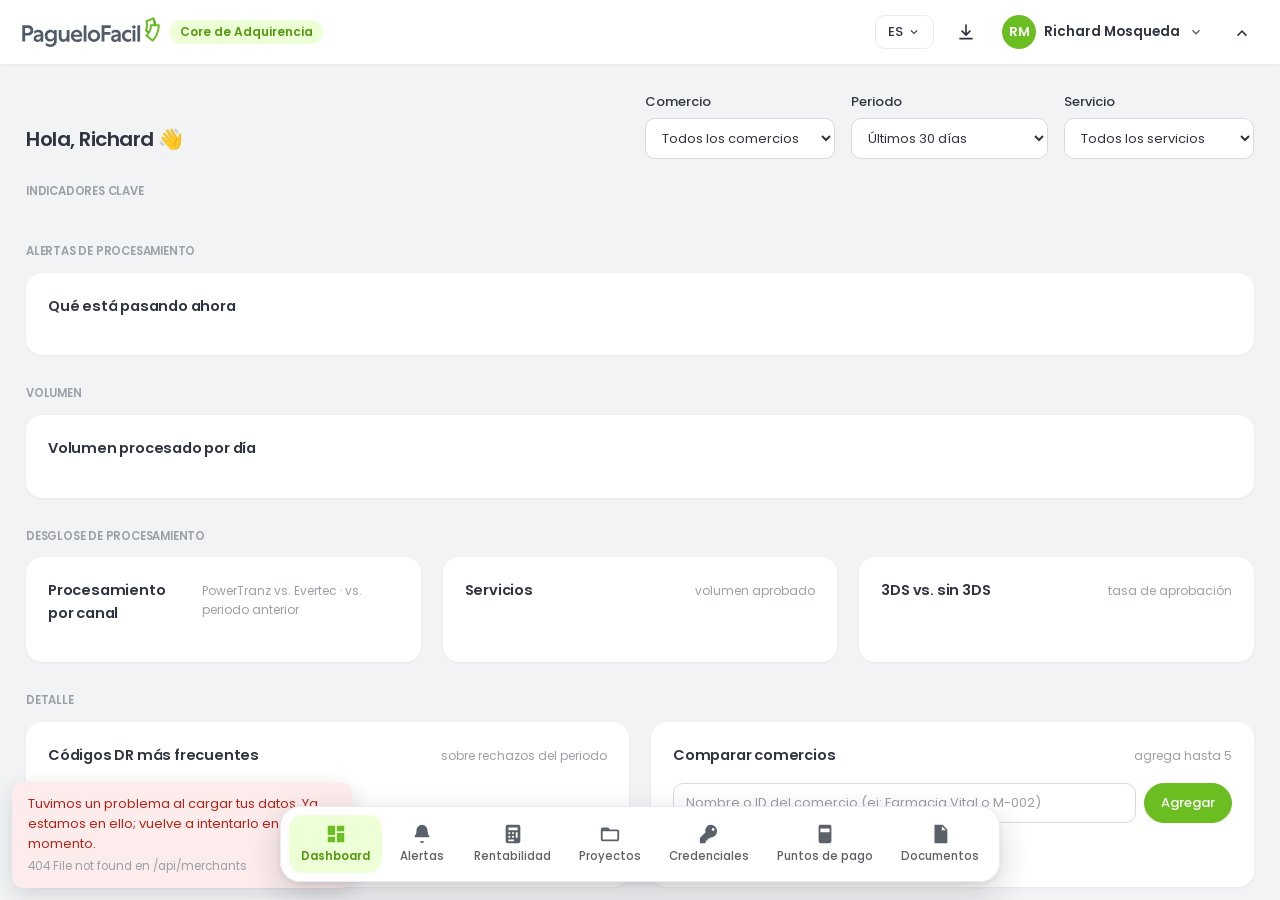
==== commit 2a02eb25: "Dashboard: quitar el subtítulo bajo el saludo del panel principal" ====
--- a/src/main/resources/static/index.html
+++ b/src/main/resources/static/index.html
@@ -55,7 +55,6 @@
         <div class="view-head">
           <div>
             <h1 class="panel-title">Hola, Richard 👋</h1>
-            <p class="view-sub">Este es el estado de tu procesamiento en PowerTranz y Evertec para el periodo que elijas.</p>
           </div>
           <div class="filters" id="filters">
             <div class="filter">
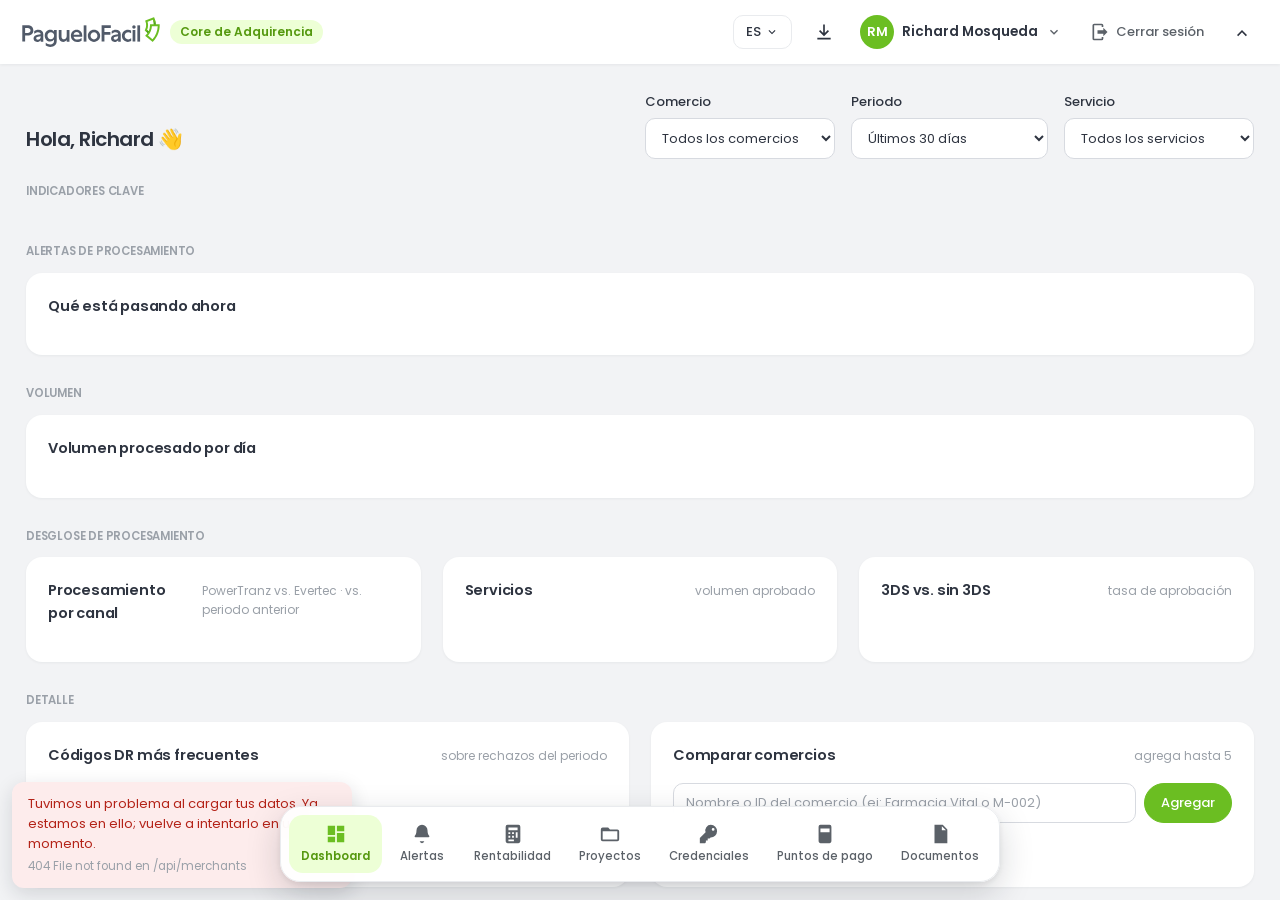
==== commit 6702bf40: "Login compartido por sesión + app lista para la nube (PORT) - Toda la app queda detrás de un login: " ====
--- a/src/main/resources/static/index.html
+++ b/src/main/resources/static/index.html
@@ -39,6 +39,10 @@
           <span class="topbar-user-name">Richard Mosqueda</span>
           <svg viewBox="0 0 24 24" width="16" height="16"><path fill="currentColor" d="M7.4 8.6 12 13.2l4.6-4.6L18 10l-6 6-6-6z"/></svg>
         </span>
+        <a class="icon-btn logout-btn" href="/logout" title="Cerrar sesión" aria-label="Cerrar sesión">
+          <svg viewBox="0 0 24 24" width="20" height="20"><path fill="currentColor" d="M16 17v-3H9v-4h7V7l5 5-5 5zM14 2a2 2 0 0 1 2 2v2h-2V4H5v16h9v-2h2v2a2 2 0 0 1-2 2H5a2 2 0 0 1-2-2V4a2 2 0 0 1 2-2h9z"/></svg>
+          <span class="logout-label">Cerrar sesión</span>
+        </a>
         <button class="icon-btn header-toggle" id="header-toggle" type="button" title="Minimizar encabezado" aria-label="Minimizar encabezado">
           <svg viewBox="0 0 24 24" width="20" height="20"><path fill="currentColor" d="M6 15.6 12 9.6l6 6L16.6 17 12 12.4 7.4 17z"/></svg>
         </button>
--- a/src/main/resources/static/css/app.css
+++ b/src/main/resources/static/css/app.css
@@ -171,6 +171,9 @@
 }
 .icon-btn:hover { background: var(--plane); }
 
+.logout-btn { gap: 6px; text-decoration: none; color: var(--ink-2); font-size: 13px; font-weight: 500; }
+.logout-btn:hover { color: var(--status-critical-txt); background: var(--red-100); }
+
 .avatar {
   background: var(--pf-green);
   color: #fff;
@@ -1343,7 +1346,7 @@
   .content { padding: 20px 16px calc(var(--dock-h) + 30px); }
   .topbar { padding: 0 12px; }
   .topbar-left, .topbar-right { gap: 10px; }
-  .updated, .logo-tag, .topbar-user-name { display: none; }
+  .updated, .logo-tag, .topbar-user-name, .logout-label { display: none; }
   .kpis, .kpis.kpis-row { grid-template-columns: 1fr; }
   .grid-2, .grid-3 { grid-template-columns: 1fr; }
   .alert-banner { flex-wrap: wrap; }
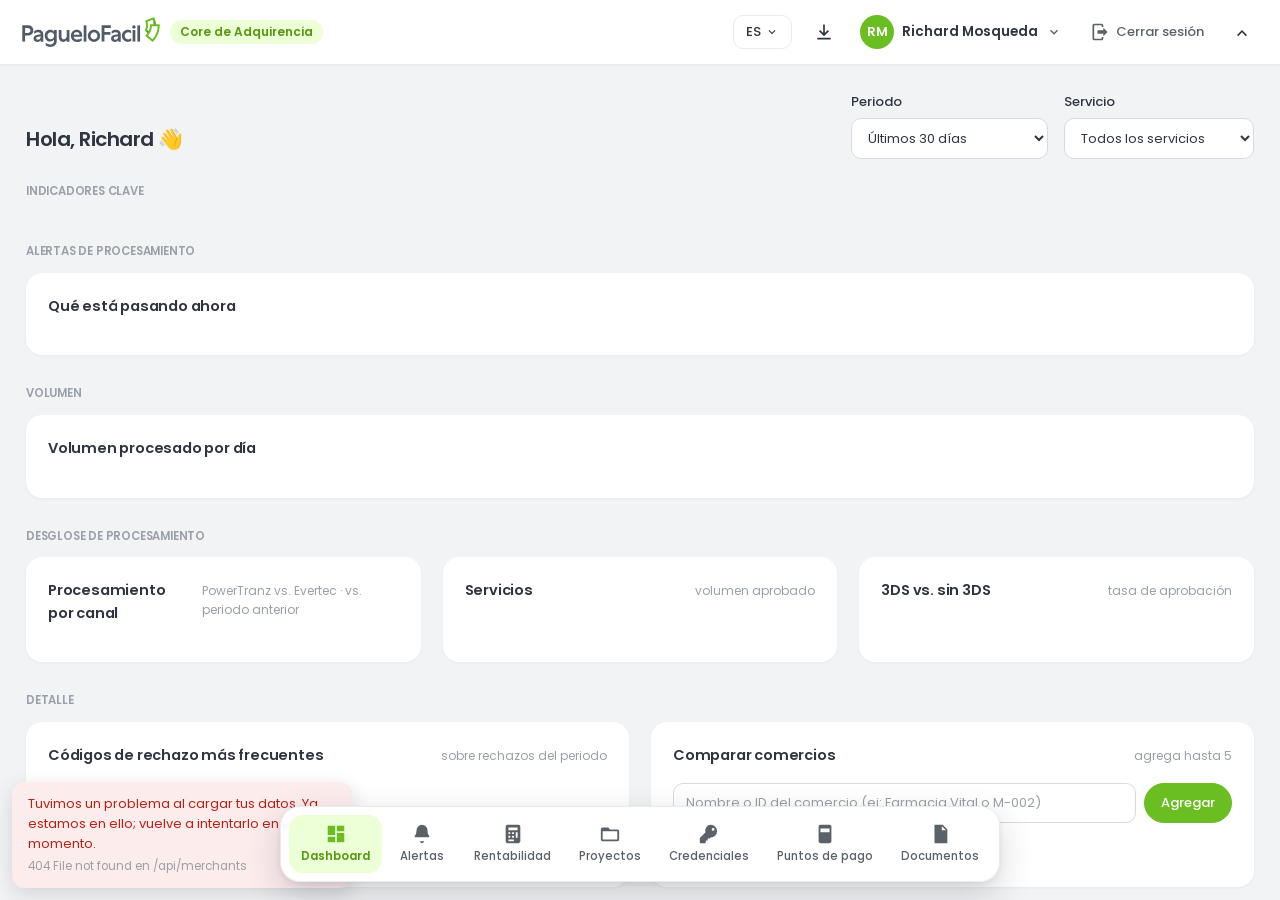
==== commit 2d75ff63: "Ajustes de UX y datos: filtros, códigos de rechazo, alertas, rentabilidad y POS - Dashboard: se elim" ====
--- a/src/main/resources/static/index.html
+++ b/src/main/resources/static/index.html
@@ -62,12 +62,6 @@
           </div>
           <div class="filters" id="filters">
             <div class="filter">
-              <label for="f-merchant">Comercio</label>
-              <select id="f-merchant">
-                <option value="">Todos los comercios</option>
-              </select>
-            </div>
-            <div class="filter">
               <label for="f-range">Periodo</label>
               <select id="f-range">
                 <option value="today">Hoy</option>
@@ -152,7 +146,7 @@
           <div class="block-label">Detalle</div>
           <div class="grid grid-2">
             <article class="card">
-              <header class="card-head"><h2>Códigos DR más frecuentes</h2><span class="card-sub">sobre rechazos del periodo</span></header>
+              <header class="card-head"><h2>Códigos de rechazo más frecuentes</h2><span class="card-sub">sobre rechazos del periodo</span></header>
               <div id="dr-table"></div>
             </article>
             <article class="card">
@@ -282,9 +276,12 @@
                 <input type="number" id="c-intl-tx" min="0" step="1" value="0">
               </label>
 
-              <div class="calc-section-label">Pricing PagueloFacil <span class="calc-hint">— por defecto 3.5% + $0.50 por trx</span></div>
-              <label>Tasa PF (%)
+              <div class="calc-section-label">Pricing PagueloFacil <span class="calc-hint">— por defecto 3.5% nacional, 4.5% internacional + $0.50 por trx</span></div>
+              <label>Tasa de comisión nacional (%)
                 <input type="number" id="c-pf-rate" min="0" step="any" value="3.5">
+              </label>
+              <label>Tasa de comisión internacional (%)
+                <input type="number" id="c-pf-intl-rate" min="0" step="any" value="4.5">
               </label>
               <label>Fee fijo PF por trx (USD)
                 <input type="number" id="c-pf-fee" min="0" step="any" value="0.50">
@@ -371,10 +368,10 @@
                 <label>Condición
                   <select id="r-condition"></select>
                 </label>
-                <label id="r-drcode-wrap" hidden>Código DR
+                <label id="r-drcode-wrap" hidden>Código de rechazo
                   <select id="r-drcode"></select>
                 </label>
-                <label>Umbral
+                <label><span id="r-threshold-label">Porcentaje (%)</span>
                   <input type="number" id="r-threshold" min="1" step="1" value="20" required>
                 </label>
                 <label>Plan de acción
@@ -395,7 +392,7 @@
                   <input type="text" id="ap-desc" required placeholder="Resumen en una línea del plan">
                 </label>
                 <label>Pasos (uno por línea)
-                  <textarea id="ap-steps" rows="4" placeholder="Identificar los códigos DR más frecuentes&#10;Contactar al comercio afectado&#10;Escalar al emisor o a PagueloFacil"></textarea>
+                  <textarea id="ap-steps" rows="4" placeholder="Identificar los códigos de rechazo más frecuentes&#10;Contactar al comercio afectado&#10;Escalar al emisor o a PagueloFacil"></textarea>
                 </label>
                 <button type="submit" class="btn btn-primary">Crear plan de acción</button>
               </form>
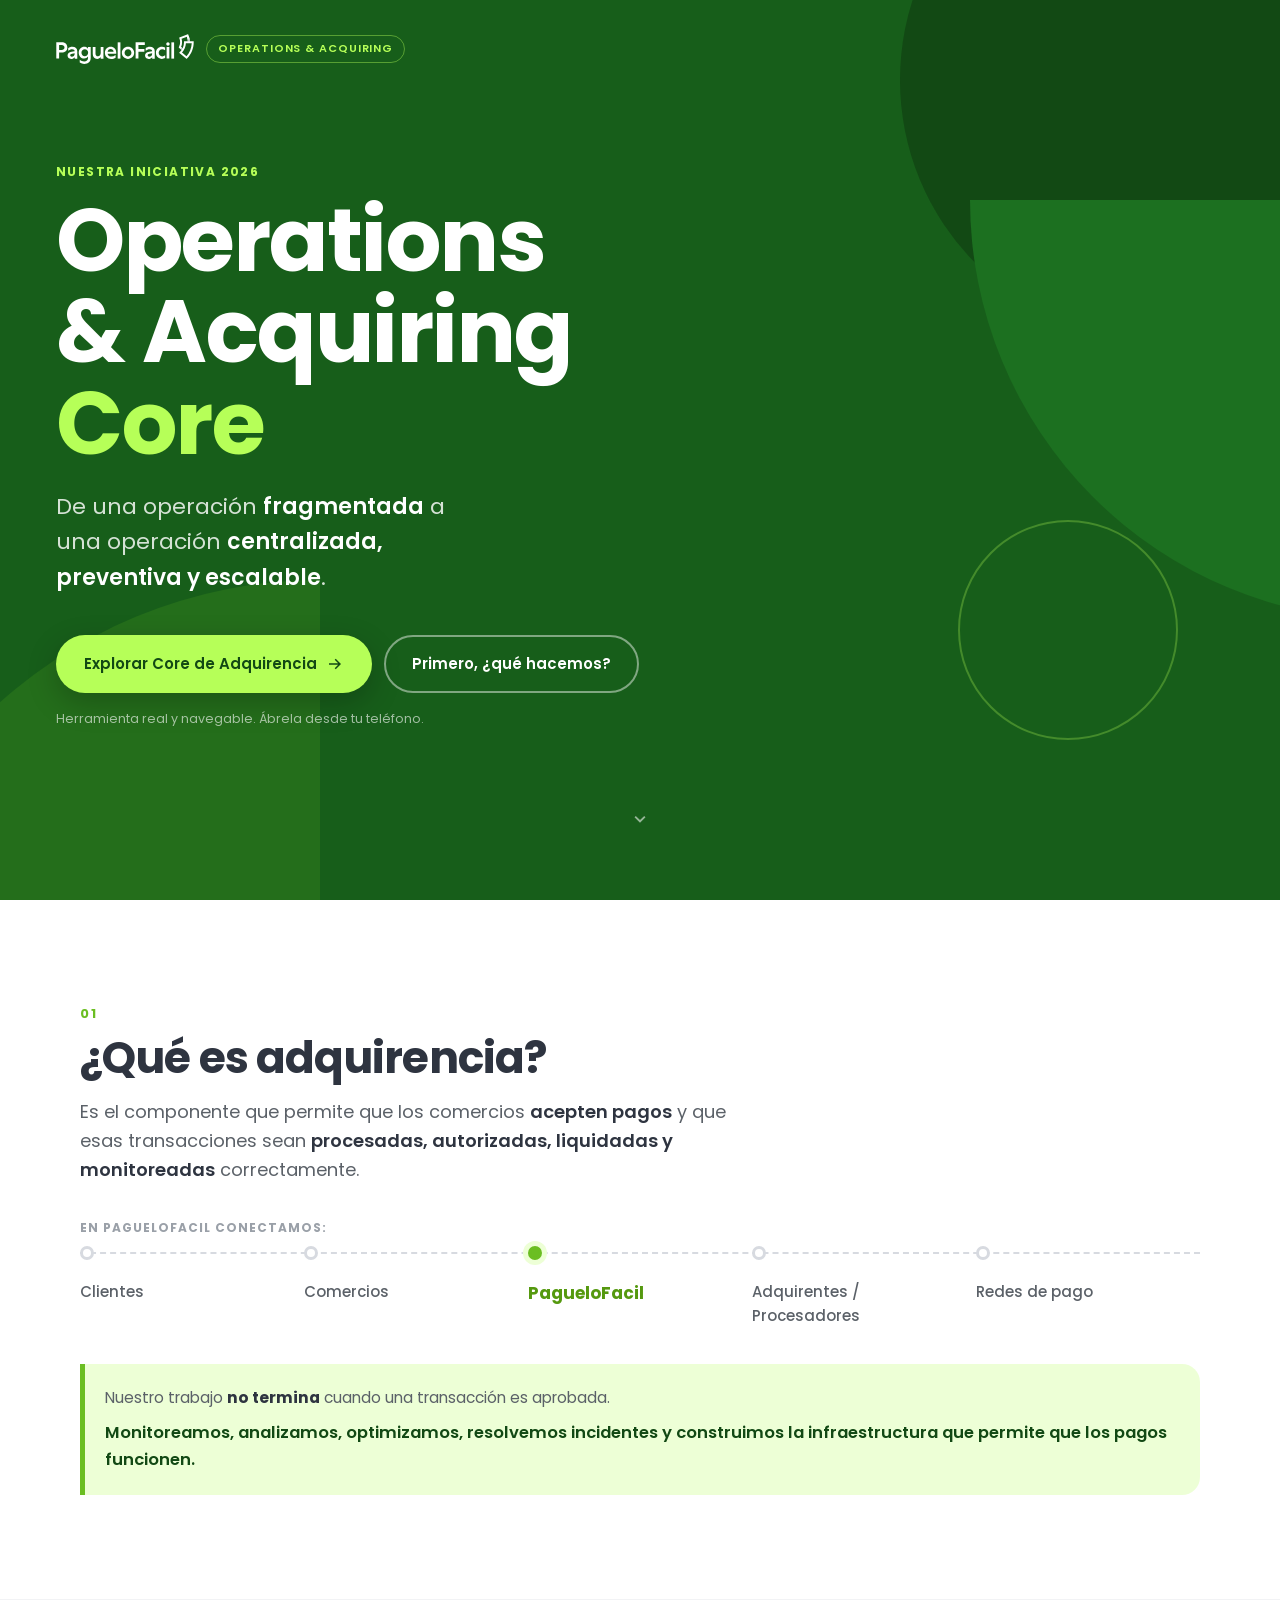
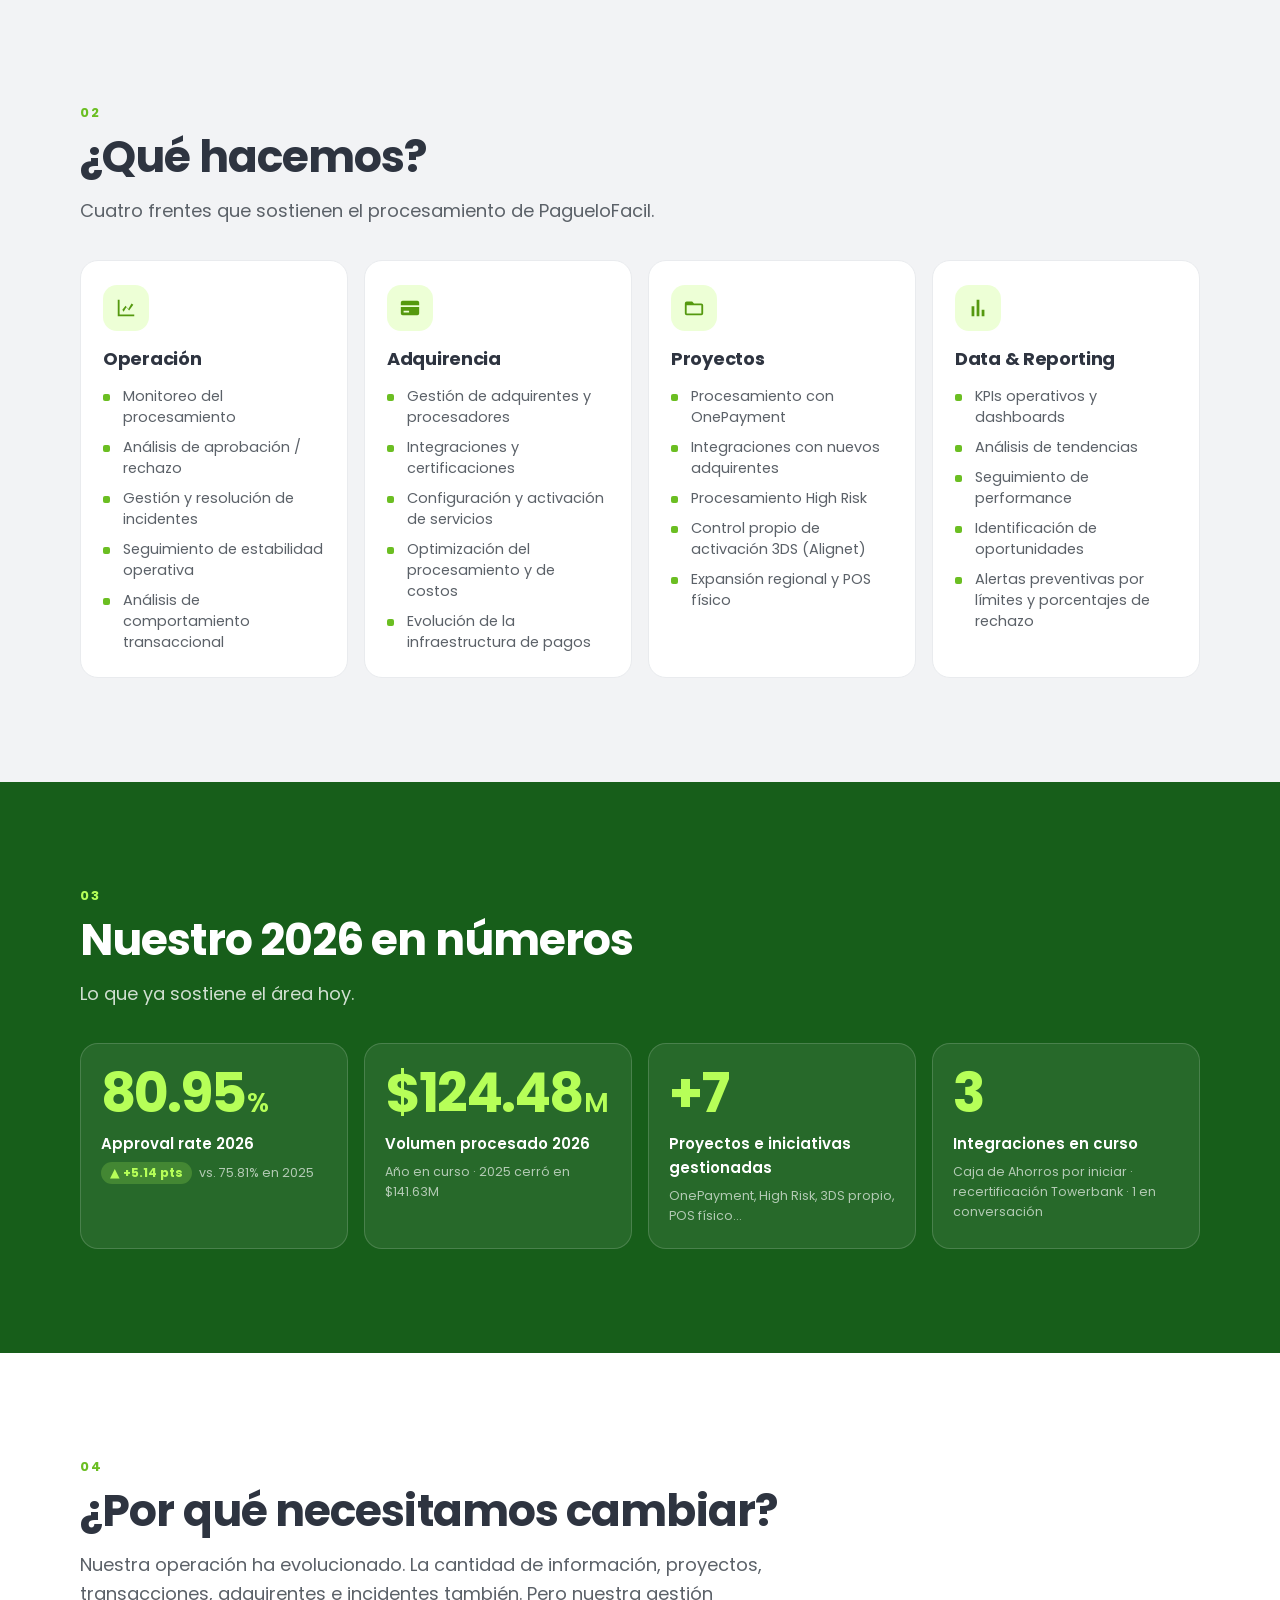
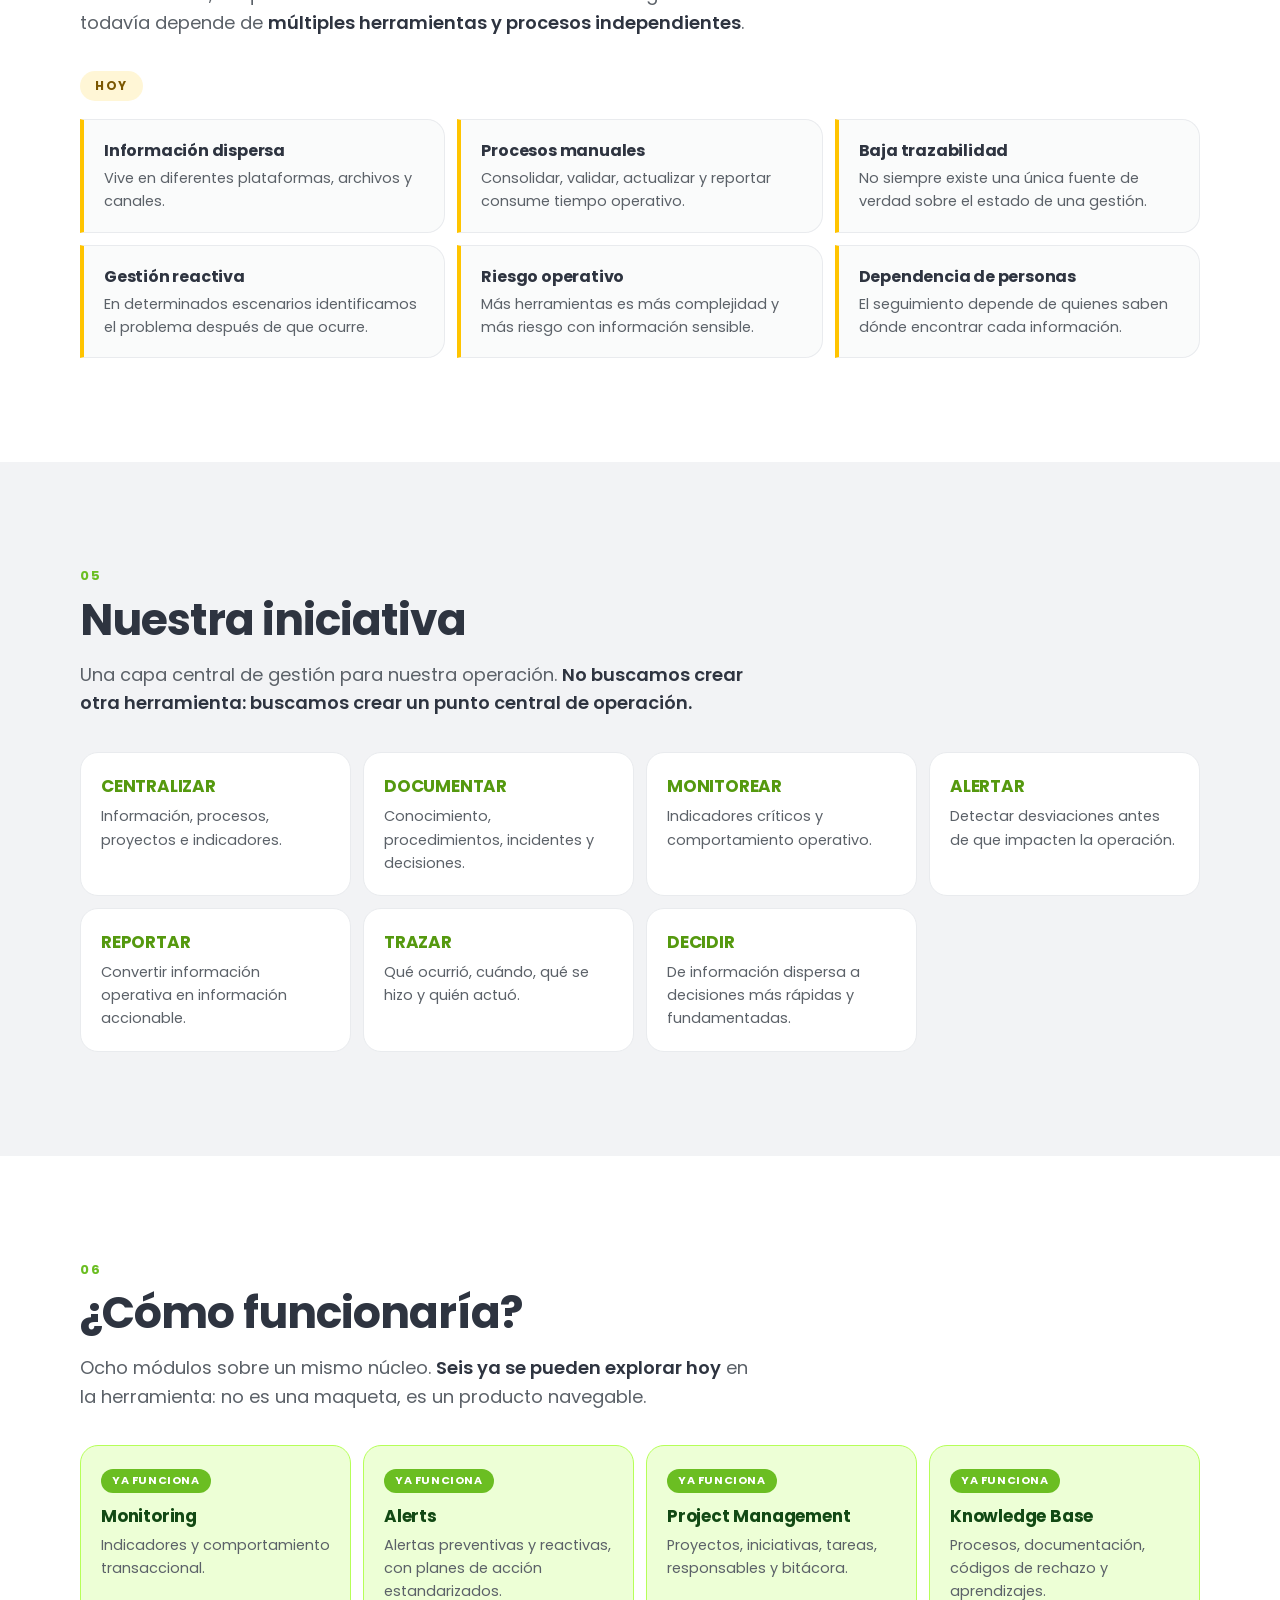
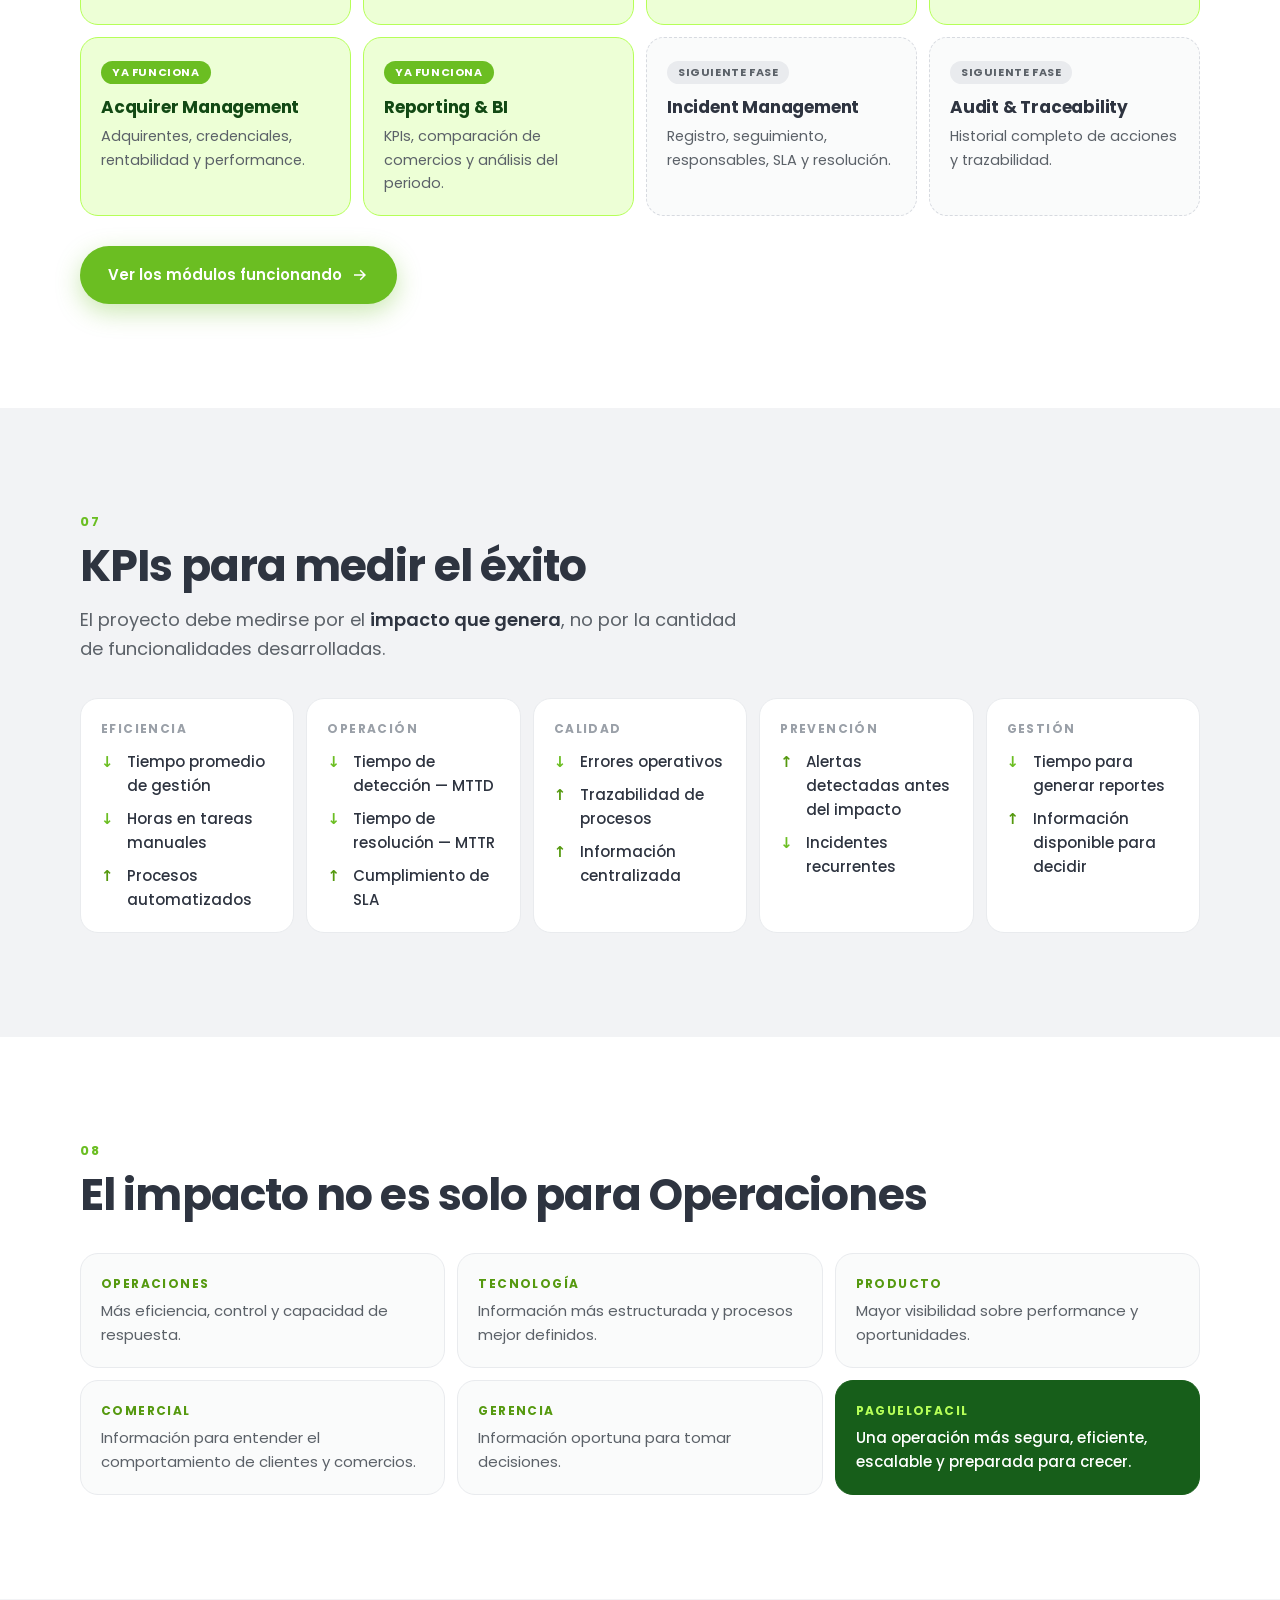
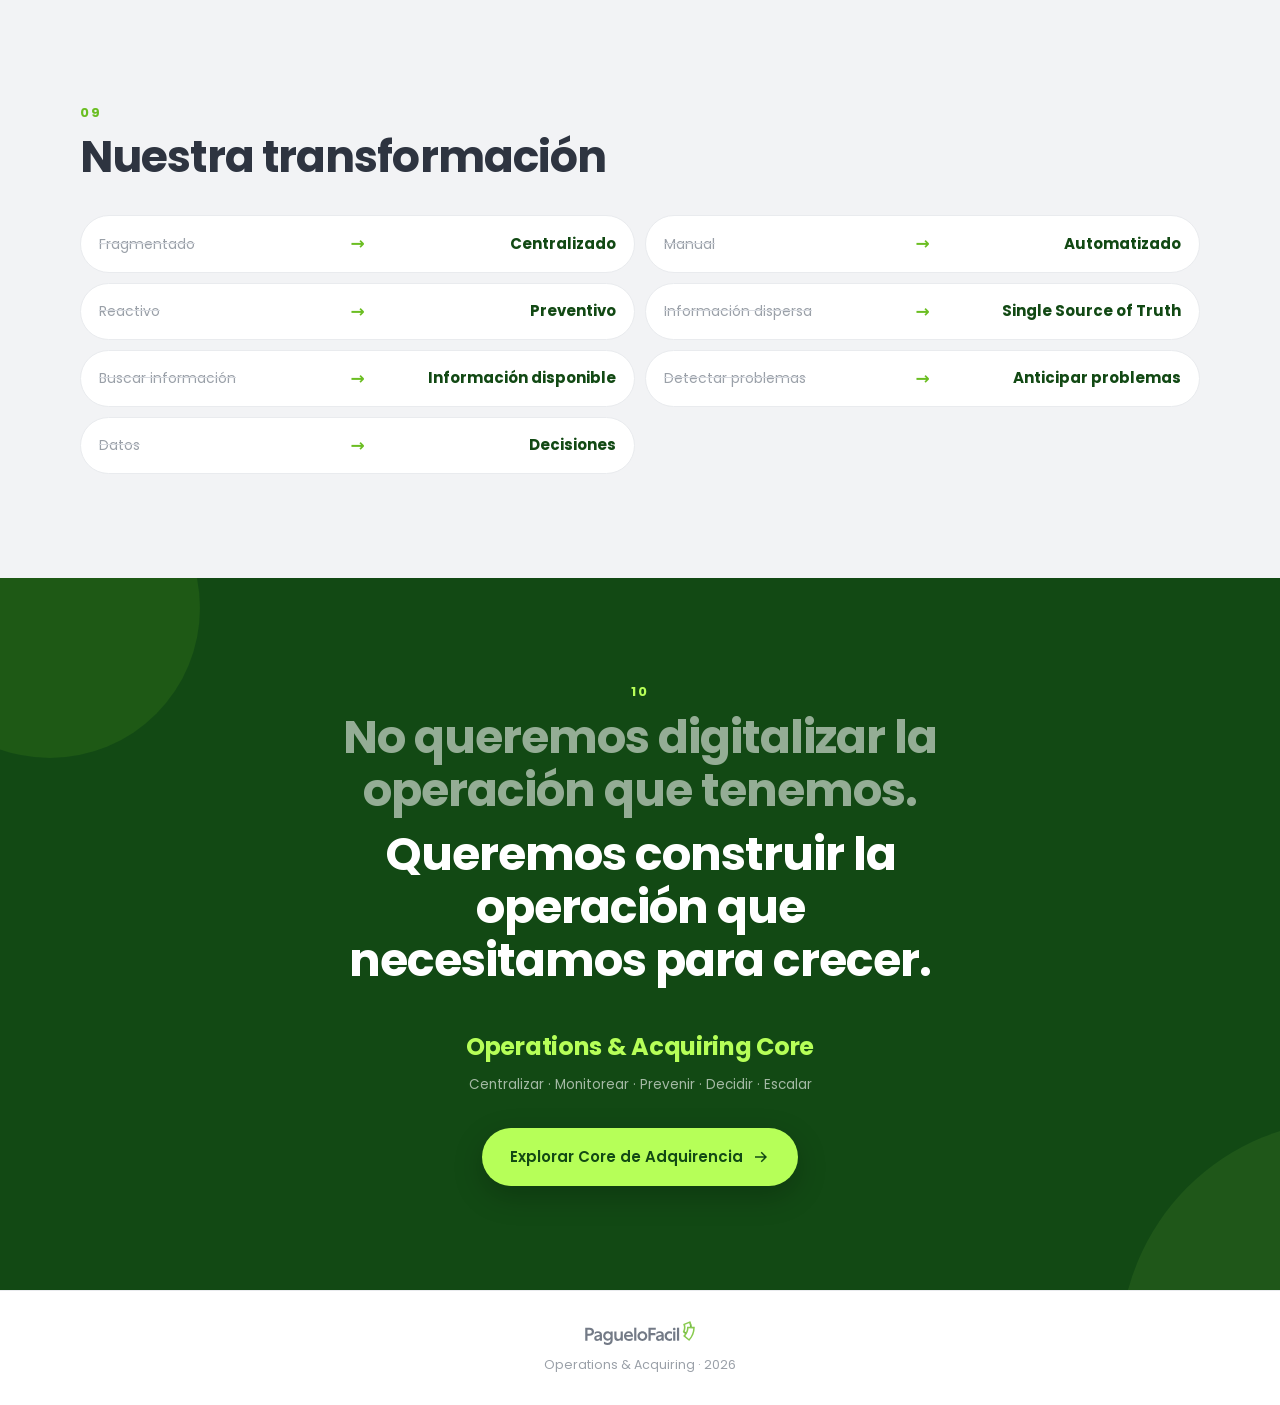
==== commit 93b80c99: "Landing de presentación, adaptación a móvil y salida del login El Core se va a presentar el sábado a" ====
--- a/src/main/resources/static/index.html
+++ b/src/main/resources/static/index.html
@@ -2,460 +2,448 @@
 <html lang="es">
 <head>
   <meta charset="UTF-8">
-  <meta name="viewport" content="width=device-width, initial-scale=1.0">
-  <title>Core de Adquirencia · PagueloFacil</title>
+  <meta name="viewport" content="width=device-width, initial-scale=1, viewport-fit=cover">
+  <meta name="theme-color" content="#175E1A">
+  <meta name="mobile-web-app-capable" content="yes">
+  <meta name="apple-mobile-web-app-capable" content="yes">
+  <meta name="description" content="Operations &amp; Acquiring Core: de una operación fragmentada a una operación centralizada, preventiva y escalable.">
+  <title>Operations &amp; Acquiring Core · PagueloFacil</title>
   <link rel="preconnect" href="https://fonts.googleapis.com">
   <link rel="preconnect" href="https://fonts.gstatic.com" crossorigin>
   <link href="https://fonts.googleapis.com/css2?family=Poppins:ital,wght@0,300;0,400;0,500;0,600;0,700;0,800;1,400;1,600&display=swap" rel="stylesheet">
-  <link rel="stylesheet" href="css/app.css">
-  <link rel="icon" type="image/svg+xml"
-        href="data:image/svg+xml,%3Csvg xmlns='http://www.w3.org/2000/svg' viewBox='0 0 32 32'%3E%3Ccircle cx='16' cy='16' r='14' fill='%236BBE22'/%3E%3Cpath d='M16 6a10 10 0 1 0 10 10h-5a5 5 0 1 1-5-5z' fill='%23fff'/%3E%3C/svg%3E">
+  <link rel="stylesheet" href="css/landing.css">
+  <link rel="icon" type="image/svg+xml" href="img/simbolo-pf.svg">
+  <!-- Marca que hay JS: sin esta clase el contenido se muestra ya visible,
+       de modo que un fallo del script nunca deje la página en blanco. -->
+  <script>document.documentElement.classList.add("js");</script>
 </head>
 <body>
-  <div class="app">
-
-    <!-- ===================== TOPBAR ===================== -->
-    <header class="topbar">
-      <div class="topbar-left">
-        <a class="logo" href="#" aria-label="PagueloFacil">
-          <img class="logo-img" src="img/logo-pf.svg" alt="PagueloFacil">
-          <span class="logo-tag">Core de Adquirencia</span>
+
+<!-- ===================== HERO ===================== -->
+<header class="hero">
+  <div class="hero-shapes" aria-hidden="true">
+    <span class="sh sh-1"></span>
+    <span class="sh sh-2"></span>
+    <span class="sh sh-3"></span>
+    <span class="sh sh-4"></span>
+  </div>
+
+  <nav class="hero-nav">
+    <img class="hero-logo" src="img/logo-pf-white.svg" alt="PagueloFacil">
+    <span class="hero-area">Operations &amp; Acquiring</span>
+  </nav>
+
+  <div class="hero-body">
+    <p class="kicker">Nuestra iniciativa 2026</p>
+    <h1 class="hero-title">
+      Operations<br>&amp; Acquiring<br><em>Core</em>
+    </h1>
+    <p class="hero-sub">
+      De una operación <b>fragmentada</b> a una operación
+      <b>centralizada, preventiva y escalable</b>.
+    </p>
+
+    <div class="hero-cta">
+      <a class="btn btn-lime" href="/core">
+        Explorar Core de Adquirencia
+        <svg viewBox="0 0 24 24" width="18" height="18" aria-hidden="true"><path fill="currentColor" d="M13 5l7 7-7 7-1.4-1.4 4.6-4.6H4v-2h12.2l-4.6-4.6z"/></svg>
+      </a>
+      <a class="btn btn-ghost-light" href="#que-es">Primero, ¿qué hacemos?</a>
+    </div>
+
+    <p class="hero-note">Herramienta real y navegable. Ábrela desde tu teléfono.</p>
+  </div>
+
+  <a class="hero-scroll" href="#que-es" aria-label="Bajar">
+    <svg viewBox="0 0 24 24" width="22" height="22"><path fill="currentColor" d="M12 16 6 10l1.4-1.4L12 13.2l4.6-4.6L18 10z"/></svg>
+  </a>
+</header>
+
+<main>
+
+  <!-- ===================== 01 · ¿QUÉ ES ADQUIRENCIA? ===================== -->
+  <section class="sec sec-light" id="que-es">
+    <div class="wrap">
+      <p class="sec-num">01</p>
+      <h2 class="sec-title">¿Qué es adquirencia?</h2>
+      <p class="sec-lead reveal">
+        Es el componente que permite que los comercios <b>acepten pagos</b> y que esas
+        transacciones sean <b>procesadas, autorizadas, liquidadas y monitoreadas</b>
+        correctamente.
+      </p>
+
+      <p class="chain-label reveal">En PagueloFacil conectamos:</p>
+      <ol class="chain reveal">
+        <li><span class="chain-dot"></span>Clientes</li>
+        <li><span class="chain-dot"></span>Comercios</li>
+        <li class="is-us"><span class="chain-dot"></span>PagueloFacil</li>
+        <li><span class="chain-dot"></span>Adquirentes / Procesadores</li>
+        <li><span class="chain-dot"></span>Redes de pago</li>
+      </ol>
+
+      <div class="quote reveal">
+        <p>Nuestro trabajo <b>no termina</b> cuando una transacción es aprobada.</p>
+        <p class="quote-strong">
+          Monitoreamos, analizamos, optimizamos, resolvemos incidentes y construimos
+          la infraestructura que permite que los pagos funcionen.
+        </p>
+      </div>
+    </div>
+  </section>
+
+  <!-- ===================== 02 · ¿QUÉ HACEMOS? ===================== -->
+  <section class="sec sec-plane" id="que-hacemos">
+    <div class="wrap">
+      <p class="sec-num">02</p>
+      <h2 class="sec-title">¿Qué hacemos?</h2>
+      <p class="sec-lead">Cuatro frentes que sostienen el procesamiento de PagueloFacil.</p>
+
+      <div class="cards cards-4">
+        <article class="card reveal">
+          <div class="card-ico">
+            <svg viewBox="0 0 24 24" width="22" height="22"><path fill="currentColor" d="M3 3h2v16h16v2H3V3zm5 11 3.5-4.5 3 3.5L18 7l2 1.4-4.6 6.4-3-3.5L9.4 16 8 14z"/></svg>
+          </div>
+          <h3>Operación</h3>
+          <ul>
+            <li>Monitoreo del procesamiento</li>
+            <li>Análisis de aprobación / rechazo</li>
+            <li>Gestión y resolución de incidentes</li>
+            <li>Seguimiento de estabilidad operativa</li>
+            <li>Análisis de comportamiento transaccional</li>
+          </ul>
+        </article>
+
+        <article class="card reveal">
+          <div class="card-ico">
+            <svg viewBox="0 0 24 24" width="22" height="22"><path fill="currentColor" d="M4 4h16a2 2 0 0 1 2 2v3H2V6a2 2 0 0 1 2-2zM2 11h20v7a2 2 0 0 1-2 2H4a2 2 0 0 1-2-2v-7zm3 4v2h6v-2H5z"/></svg>
+          </div>
+          <h3>Adquirencia</h3>
+          <ul>
+            <li>Gestión de adquirentes y procesadores</li>
+            <li>Integraciones y certificaciones</li>
+            <li>Configuración y activación de servicios</li>
+            <li>Optimización del procesamiento y de costos</li>
+            <li>Evolución de la infraestructura de pagos</li>
+          </ul>
+        </article>
+
+        <article class="card reveal">
+          <div class="card-ico">
+            <svg viewBox="0 0 24 24" width="22" height="22"><path fill="currentColor" d="M4 5h6l2 2h8a2 2 0 0 1 2 2v9a2 2 0 0 1-2 2H4a2 2 0 0 1-2-2V7a2 2 0 0 1 2-2zm0 4v9h16V9H4z"/></svg>
+          </div>
+          <h3>Proyectos</h3>
+          <ul>
+            <li>Procesamiento con OnePayment</li>
+            <li>Integraciones con nuevos adquirentes</li>
+            <li>Procesamiento High Risk</li>
+            <li>Control propio de activación 3DS (Alignet)</li>
+            <li>Expansión regional y POS físico</li>
+          </ul>
+        </article>
+
+        <article class="card reveal">
+          <div class="card-ico">
+            <svg viewBox="0 0 24 24" width="22" height="22"><path fill="currentColor" d="M5 21V10h3v11H5zm5.5 0V3h3v18h-3zM16 21v-7h3v7h-3z"/></svg>
+          </div>
+          <h3>Data &amp; Reporting</h3>
+          <ul>
+            <li>KPIs operativos y dashboards</li>
+            <li>Análisis de tendencias</li>
+            <li>Seguimiento de performance</li>
+            <li>Identificación de oportunidades</li>
+            <li>Alertas preventivas por límites y porcentajes de rechazo</li>
+          </ul>
+        </article>
+      </div>
+    </div>
+  </section>
+
+  <!-- ===================== 03 · 2026 EN NÚMEROS ===================== -->
+  <section class="sec sec-dark" id="numeros">
+    <div class="wrap">
+      <p class="sec-num sec-num-light">03</p>
+      <h2 class="sec-title sec-title-light">Nuestro 2026 en números</h2>
+      <p class="sec-lead sec-lead-light">Lo que ya sostiene el área hoy.</p>
+
+      <div class="stats">
+        <div class="stat reveal">
+          <p class="stat-value">80.95<span class="stat-unit">%</span></p>
+          <p class="stat-name">Approval rate 2026</p>
+          <p class="stat-foot"><span class="trend up">▲ +5.14 pts</span> vs. 75.81% en 2025</p>
+        </div>
+        <div class="stat reveal">
+          <p class="stat-value">$124.48<span class="stat-unit">M</span></p>
+          <p class="stat-name">Volumen procesado 2026</p>
+          <p class="stat-foot">Año en curso · 2025 cerró en $141.63M</p>
+        </div>
+        <div class="stat reveal">
+          <p class="stat-value">+7</p>
+          <p class="stat-name">Proyectos e iniciativas gestionadas</p>
+          <p class="stat-foot">OnePayment, High Risk, 3DS propio, POS físico…</p>
+        </div>
+        <div class="stat reveal">
+          <p class="stat-value">3</p>
+          <p class="stat-name">Integraciones en curso</p>
+          <p class="stat-foot">Caja de Ahorros por iniciar · recertificación Towerbank · 1 en conversación</p>
+        </div>
+      </div>
+    </div>
+  </section>
+
+  <!-- ===================== 04 · ¿POR QUÉ CAMBIAR? ===================== -->
+  <section class="sec sec-light" id="por-que">
+    <div class="wrap">
+      <p class="sec-num">04</p>
+      <h2 class="sec-title">¿Por qué necesitamos cambiar?</h2>
+      <p class="sec-lead">
+        Nuestra operación ha evolucionado. La cantidad de información, proyectos,
+        transacciones, adquirentes e incidentes también. Pero nuestra gestión todavía
+        depende de <b>múltiples herramientas y procesos independientes</b>.
+      </p>
+
+      <p class="today-label">Hoy</p>
+      <div class="pains">
+        <article class="pain reveal">
+          <h3>Información dispersa</h3>
+          <p>Vive en diferentes plataformas, archivos y canales.</p>
+        </article>
+        <article class="pain reveal">
+          <h3>Procesos manuales</h3>
+          <p>Consolidar, validar, actualizar y reportar consume tiempo operativo.</p>
+        </article>
+        <article class="pain reveal">
+          <h3>Baja trazabilidad</h3>
+          <p>No siempre existe una única fuente de verdad sobre el estado de una gestión.</p>
+        </article>
+        <article class="pain reveal">
+          <h3>Gestión reactiva</h3>
+          <p>En determinados escenarios identificamos el problema después de que ocurre.</p>
+        </article>
+        <article class="pain reveal">
+          <h3>Riesgo operativo</h3>
+          <p>Más herramientas es más complejidad y más riesgo con información sensible.</p>
+        </article>
+        <article class="pain reveal">
+          <h3>Dependencia de personas</h3>
+          <p>El seguimiento depende de quienes saben dónde encontrar cada información.</p>
+        </article>
+      </div>
+    </div>
+  </section>
+
+  <!-- ===================== 05 · NUESTRA INICIATIVA ===================== -->
+  <section class="sec sec-plane" id="iniciativa">
+    <div class="wrap">
+      <p class="sec-num">05</p>
+      <h2 class="sec-title">Nuestra iniciativa</h2>
+      <p class="sec-lead">
+        Una capa central de gestión para nuestra operación.
+        <b>No buscamos crear otra herramienta: buscamos crear un punto central de operación.</b>
+      </p>
+
+      <div class="verbs">
+        <article class="verb reveal"><h3>Centralizar</h3><p>Información, procesos, proyectos e indicadores.</p></article>
+        <article class="verb reveal"><h3>Documentar</h3><p>Conocimiento, procedimientos, incidentes y decisiones.</p></article>
+        <article class="verb reveal"><h3>Monitorear</h3><p>Indicadores críticos y comportamiento operativo.</p></article>
+        <article class="verb reveal"><h3>Alertar</h3><p>Detectar desviaciones antes de que impacten la operación.</p></article>
+        <article class="verb reveal"><h3>Reportar</h3><p>Convertir información operativa en información accionable.</p></article>
+        <article class="verb reveal"><h3>Trazar</h3><p>Qué ocurrió, cuándo, qué se hizo y quién actuó.</p></article>
+        <article class="verb reveal"><h3>Decidir</h3><p>De información dispersa a decisiones más rápidas y fundamentadas.</p></article>
+      </div>
+    </div>
+  </section>
+
+  <!-- ===================== 06 · ¿CÓMO FUNCIONARÍA? ===================== -->
+  <section class="sec sec-light" id="como">
+    <div class="wrap">
+      <p class="sec-num">06</p>
+      <h2 class="sec-title">¿Cómo funcionaría?</h2>
+      <p class="sec-lead">
+        Ocho módulos sobre un mismo núcleo. <b>Seis ya se pueden explorar hoy</b>
+        en la herramienta: no es una maqueta, es un producto navegable.
+      </p>
+
+      <div class="mods">
+        <article class="mod is-live reveal">
+          <span class="mod-tag">Ya funciona</span>
+          <h3>Monitoring</h3>
+          <p>Indicadores y comportamiento transaccional.</p>
+        </article>
+        <article class="mod is-live reveal">
+          <span class="mod-tag">Ya funciona</span>
+          <h3>Alerts</h3>
+          <p>Alertas preventivas y reactivas, con planes de acción estandarizados.</p>
+        </article>
+        <article class="mod is-live reveal">
+          <span class="mod-tag">Ya funciona</span>
+          <h3>Project Management</h3>
+          <p>Proyectos, iniciativas, tareas, responsables y bitácora.</p>
+        </article>
+        <article class="mod is-live reveal">
+          <span class="mod-tag">Ya funciona</span>
+          <h3>Knowledge Base</h3>
+          <p>Procesos, documentación, códigos de rechazo y aprendizajes.</p>
+        </article>
+        <article class="mod is-live reveal">
+          <span class="mod-tag">Ya funciona</span>
+          <h3>Acquirer Management</h3>
+          <p>Adquirentes, credenciales, rentabilidad y performance.</p>
+        </article>
+        <article class="mod is-live reveal">
+          <span class="mod-tag">Ya funciona</span>
+          <h3>Reporting &amp; BI</h3>
+          <p>KPIs, comparación de comercios y análisis del periodo.</p>
+        </article>
+        <article class="mod is-next reveal">
+          <span class="mod-tag">Siguiente fase</span>
+          <h3>Incident Management</h3>
+          <p>Registro, seguimiento, responsables, SLA y resolución.</p>
+        </article>
+        <article class="mod is-next reveal">
+          <span class="mod-tag">Siguiente fase</span>
+          <h3>Audit &amp; Traceability</h3>
+          <p>Historial completo de acciones y trazabilidad.</p>
+        </article>
+      </div>
+
+      <div class="inline-cta">
+        <a class="btn btn-green" href="/core">
+          Ver los módulos funcionando
+          <svg viewBox="0 0 24 24" width="18" height="18" aria-hidden="true"><path fill="currentColor" d="M13 5l7 7-7 7-1.4-1.4 4.6-4.6H4v-2h12.2l-4.6-4.6z"/></svg>
         </a>
       </div>
-      <div class="topbar-right">
-        <span class="updated" id="last-updated"></span>
-        <a id="alert-pill" class="alert-pill" href="#" hidden title="Ver alertas" data-view="alert-config">
-          <svg viewBox="0 0 16 16" width="13" height="13" aria-hidden="true"><path fill="currentColor" d="M8 1.5 15 14H1L8 1.5zm-.75 4.5v4h1.5V6h-1.5zm0 5.25v1.5h1.5v-1.5h-1.5z"/></svg>
-          <span id="alert-pill-count"></span>
+    </div>
+  </section>
+
+  <!-- ===================== 07 · KPIs DE ÉXITO ===================== -->
+  <section class="sec sec-plane" id="kpis">
+    <div class="wrap">
+      <p class="sec-num">07</p>
+      <h2 class="sec-title">KPIs para medir el éxito</h2>
+      <p class="sec-lead">
+        El proyecto debe medirse por el <b>impacto que genera</b>, no por la cantidad
+        de funcionalidades desarrolladas.
+      </p>
+
+      <div class="kpis">
+        <article class="kpi reveal">
+          <h3>Eficiencia</h3>
+          <ul>
+            <li class="dn">Tiempo promedio de gestión</li>
+            <li class="dn">Horas en tareas manuales</li>
+            <li class="up">Procesos automatizados</li>
+          </ul>
+        </article>
+        <article class="kpi reveal">
+          <h3>Operación</h3>
+          <ul>
+            <li class="dn">Tiempo de detección — MTTD</li>
+            <li class="dn">Tiempo de resolución — MTTR</li>
+            <li class="up">Cumplimiento de SLA</li>
+          </ul>
+        </article>
+        <article class="kpi reveal">
+          <h3>Calidad</h3>
+          <ul>
+            <li class="dn">Errores operativos</li>
+            <li class="up">Trazabilidad de procesos</li>
+            <li class="up">Información centralizada</li>
+          </ul>
+        </article>
+        <article class="kpi reveal">
+          <h3>Prevención</h3>
+          <ul>
+            <li class="up">Alertas detectadas antes del impacto</li>
+            <li class="dn">Incidentes recurrentes</li>
+          </ul>
+        </article>
+        <article class="kpi reveal">
+          <h3>Gestión</h3>
+          <ul>
+            <li class="dn">Tiempo para generar reportes</li>
+            <li class="up">Información disponible para decidir</li>
+          </ul>
+        </article>
+      </div>
+    </div>
+  </section>
+
+  <!-- ===================== 08 · IMPACTO ===================== -->
+  <section class="sec sec-light" id="impacto">
+    <div class="wrap">
+      <p class="sec-num">08</p>
+      <h2 class="sec-title">El impacto no es solo para Operaciones</h2>
+
+      <div class="impacts">
+        <article class="impact reveal"><h3>Operaciones</h3><p>Más eficiencia, control y capacidad de respuesta.</p></article>
+        <article class="impact reveal"><h3>Tecnología</h3><p>Información más estructurada y procesos mejor definidos.</p></article>
+        <article class="impact reveal"><h3>Producto</h3><p>Mayor visibilidad sobre performance y oportunidades.</p></article>
+        <article class="impact reveal"><h3>Comercial</h3><p>Información para entender el comportamiento de clientes y comercios.</p></article>
+        <article class="impact reveal"><h3>Gerencia</h3><p>Información oportuna para tomar decisiones.</p></article>
+        <article class="impact reveal is-pf">
+          <h3>PagueloFacil</h3>
+          <p>Una operación más segura, eficiente, escalable y preparada para crecer.</p>
+        </article>
+      </div>
+    </div>
+  </section>
+
+  <!-- ===================== 09 · TRANSFORMACIÓN ===================== -->
+  <section class="sec sec-plane" id="transformacion">
+    <div class="wrap">
+      <p class="sec-num">09</p>
+      <h2 class="sec-title">Nuestra transformación</h2>
+
+      <ul class="shift">
+        <li class="reveal"><span class="from">Fragmentado</span><span class="arrow" aria-hidden="true">→</span><span class="to">Centralizado</span></li>
+        <li class="reveal"><span class="from">Manual</span><span class="arrow" aria-hidden="true">→</span><span class="to">Automatizado</span></li>
+        <li class="reveal"><span class="from">Reactivo</span><span class="arrow" aria-hidden="true">→</span><span class="to">Preventivo</span></li>
+        <li class="reveal"><span class="from">Información dispersa</span><span class="arrow" aria-hidden="true">→</span><span class="to">Single Source of Truth</span></li>
+        <li class="reveal"><span class="from">Buscar información</span><span class="arrow" aria-hidden="true">→</span><span class="to">Información disponible</span></li>
+        <li class="reveal"><span class="from">Detectar problemas</span><span class="arrow" aria-hidden="true">→</span><span class="to">Anticipar problemas</span></li>
+        <li class="reveal"><span class="from">Datos</span><span class="arrow" aria-hidden="true">→</span><span class="to">Decisiones</span></li>
+      </ul>
+    </div>
+  </section>
+
+  <!-- ===================== 10 · LA VISIÓN ===================== -->
+  <section class="sec sec-vision" id="vision">
+    <div class="hero-shapes" aria-hidden="true">
+      <span class="sh sh-5"></span>
+      <span class="sh sh-6"></span>
+    </div>
+    <div class="wrap">
+      <p class="sec-num sec-num-light">10</p>
+      <h2 class="vision-title">
+        No queremos digitalizar la operación que tenemos.
+        <em>Queremos construir la operación que necesitamos para crecer.</em>
+      </h2>
+
+      <p class="vision-name">Operations &amp; Acquiring Core</p>
+      <p class="vision-verbs">Centralizar · Monitorear · Prevenir · Decidir · Escalar</p>
+
+      <div class="hero-cta">
+        <a class="btn btn-lime" href="/core">
+          Explorar Core de Adquirencia
+          <svg viewBox="0 0 24 24" width="18" height="18" aria-hidden="true"><path fill="currentColor" d="M13 5l7 7-7 7-1.4-1.4 4.6-4.6H4v-2h12.2l-4.6-4.6z"/></svg>
         </a>
-        <span class="lang-pill">ES
-          <svg viewBox="0 0 24 24" width="14" height="14"><path fill="currentColor" d="M7.4 8.6 12 13.2l4.6-4.6L18 10l-6 6-6-6z"/></svg>
-        </span>
-        <button class="icon-btn" title="Descargar" type="button">
-          <svg viewBox="0 0 24 24" width="20" height="20"><path fill="currentColor" d="M11 3h2v10.2l3.6-3.6L18 11l-6 6-6-6 1.4-1.4L11 13.2V3zM4 19h16v2H4v-2z"/></svg>
-        </button>
-        <span class="topbar-user" title="Richard Mosqueda">
-          <span class="avatar avatar-sm">RM</span>
-          <span class="topbar-user-name">Richard Mosqueda</span>
-          <svg viewBox="0 0 24 24" width="16" height="16"><path fill="currentColor" d="M7.4 8.6 12 13.2l4.6-4.6L18 10l-6 6-6-6z"/></svg>
-        </span>
-        <a class="icon-btn logout-btn" href="/logout" title="Cerrar sesión" aria-label="Cerrar sesión">
-          <svg viewBox="0 0 24 24" width="20" height="20"><path fill="currentColor" d="M16 17v-3H9v-4h7V7l5 5-5 5zM14 2a2 2 0 0 1 2 2v2h-2V4H5v16h9v-2h2v2a2 2 0 0 1-2 2H5a2 2 0 0 1-2-2V4a2 2 0 0 1 2-2h9z"/></svg>
-          <span class="logout-label">Cerrar sesión</span>
-        </a>
-        <button class="icon-btn header-toggle" id="header-toggle" type="button" title="Minimizar encabezado" aria-label="Minimizar encabezado">
-          <svg viewBox="0 0 24 24" width="20" height="20"><path fill="currentColor" d="M6 15.6 12 9.6l6 6L16.6 17 12 12.4 7.4 17z"/></svg>
-        </button>
-      </div>
-    </header>
-    <button class="header-restore" id="header-restore" type="button" title="Mostrar encabezado" aria-label="Mostrar encabezado" hidden>
-      <svg viewBox="0 0 24 24" width="20" height="20"><path fill="currentColor" d="M6 9.6 12 15.6l6-6L16.6 8 12 12.6 7.4 8z"/></svg>
-    </button>
-
-    <!-- ===================== CONTENIDO ===================== -->
-    <main class="content">
-      <!-- DASHBOARD -->
-      <section id="view-dashboard" class="view">
-        <div class="view-head">
-          <div>
-            <h1 class="panel-title">Hola, Richard 👋</h1>
-          </div>
-          <div class="filters" id="filters">
-            <div class="filter">
-              <label for="f-range">Periodo</label>
-              <select id="f-range">
-                <option value="today">Hoy</option>
-                <option value="7">Últimos 7 días</option>
-                <option value="30" selected>Últimos 30 días</option>
-                <option value="90">Últimos 90 días</option>
-                <option value="mtd">Mes actual</option>
-                <option value="custom">Rango personalizado…</option>
-              </select>
-            </div>
-            <div class="filter">
-              <label for="f-service">Servicio</label>
-              <select id="f-service">
-                <option value="">Todos los servicios</option>
-              </select>
-            </div>
-            <div class="filter" id="f-custom" hidden>
-              <label>Rango</label>
-              <div class="range-inputs">
-                <input type="date" id="f-from" aria-label="Desde">
-                <span>—</span>
-                <input type="date" id="f-to" aria-label="Hasta">
-              </div>
-            </div>
-          </div>
-        </div>
-
-        <!-- BLOQUE 0 — Banner de alerta a todo el ancho, arriba de todo -->
-        <div id="alert-banner"></div>
-
-        <!-- BLOQUE 1 — Indicadores clave: 4 KPIs en una sola fila -->
-        <div class="dash-block">
-          <div class="block-label">Indicadores clave</div>
-          <div class="kpis kpis-row" id="kpis"></div>
-        </div>
-
-        <!-- BLOQUE 2 — Alertas de procesamiento, debajo de los KPIs -->
-        <div class="dash-block">
-          <div class="block-label">Alertas de procesamiento</div>
-          <article class="card">
-            <header class="card-head">
-              <h2>Qué está pasando ahora</h2>
-              <span class="card-sub" id="alert-count-sub"></span>
-            </header>
-            <div class="alert-list alert-list-wide" id="alert-list"></div>
-          </article>
-        </div>
-
-        <!-- BLOQUE 2 — Serie principal de volumen -->
-        <div class="dash-block">
-          <div class="block-label">Volumen</div>
-          <article class="card">
-            <header class="card-head">
-              <h2>Volumen procesado por día</h2>
-              <span class="card-sub" id="volume-range-label"></span>
-            </header>
-            <div class="chart" id="chart-volume"></div>
-          </article>
-        </div>
-
-        <!-- BLOQUE 3 — Desglose de procesamiento (secundario) -->
-        <div class="dash-block">
-          <div class="block-label">Desglose de procesamiento</div>
-          <div class="grid grid-3">
-            <article class="card">
-              <header class="card-head"><h2>Procesamiento por canal</h2><span class="card-sub">PowerTranz vs. Evertec · vs. periodo anterior</span></header>
-              <div class="chart donut-chart" id="chart-processors"></div>
-            </article>
-            <article class="card">
-              <header class="card-head"><h2>Servicios</h2><span class="card-sub">volumen aprobado</span></header>
-              <div class="chart" id="chart-services"></div>
-            </article>
-            <article class="card">
-              <header class="card-head"><h2>3DS vs. sin 3DS</h2><span class="card-sub">tasa de aprobación</span></header>
-              <div class="chart" id="chart-3ds"></div>
-            </article>
-          </div>
-        </div>
-
-        <!-- BLOQUE 4 — Detalle -->
-        <div class="dash-block">
-          <div class="block-label">Detalle</div>
-          <div class="grid grid-2">
-            <article class="card">
-              <header class="card-head"><h2>Códigos de rechazo más frecuentes</h2><span class="card-sub">sobre rechazos del periodo</span></header>
-              <div id="dr-table"></div>
-            </article>
-            <article class="card">
-              <header class="card-head">
-                <h2>Comparar comercios</h2>
-                <span class="card-sub">agrega hasta 5</span>
-              </header>
-              <form class="compare-add" id="compare-add" autocomplete="off">
-                <input type="text" id="compare-input" list="merchant-list"
-                       placeholder="Nombre o ID del comercio (ej: Farmacia Vital o M-002)">
-                <datalist id="merchant-list"></datalist>
-                <button type="submit" class="btn btn-primary">Agregar</button>
-              </form>
-              <div class="compare-hint" id="compare-hint"></div>
-              <div class="compare-picker" id="compare-picker"></div>
-              <div class="chart" id="chart-compare"></div>
-              <div id="compare-table"></div>
-            </article>
-          </div>
-        </div>
-      </section>
-
-      <!-- PROYECTOS -->
-      <section id="view-projects" class="view" hidden>
-        <div class="panel">
-          <h1 class="panel-title">Proyectos</h1>
-          <p class="view-sub">Crea, sigue y gestiona las iniciativas del área: responsables, fechas, prioridad, progreso, tareas y bitácora.</p>
-          <div class="cred-toolbar">
-            <div class="view-switch" role="tablist">
-              <button type="button" class="seg active" id="proj-view-table">Tabla</button>
-              <button type="button" class="seg" id="proj-view-kanban">Kanban</button>
-            </div>
-            <select id="proj-status-filter"><option value="">Todos los estados</option></select>
-            <select id="proj-resp-filter"><option value="">Todos los responsables</option></select>
-            <select id="proj-prio-filter"><option value="">Todas las prioridades</option></select>
-            <button type="button" class="btn btn-primary" id="proj-new">Agregar proyecto</button>
-          </div>
-          <div id="projects-body"></div>
-        </div>
-      </section>
-
-      <!-- DETALLE DE PROYECTO -->
-      <section id="view-project-detail" class="view" hidden>
-        <div id="project-detail"></div>
-      </section>
-
-      <!-- CREDENCIALES -->
-      <section id="view-credentials" class="view" hidden>
-        <div class="panel">
-          <h1 class="panel-title">Credenciales / DBAs</h1>
-          <p class="view-sub">Gestiona el ciclo de vida completo de cada credencial: desde que se solicita al banco hasta que se habilita en producción, con control de pruebas por marca.</p>
-          <div class="cred-toolbar">
-            <div class="view-switch" role="tablist">
-              <button type="button" class="seg active" id="cred-view-table">Tabla</button>
-              <button type="button" class="seg" id="cred-view-kanban">Kanban</button>
-            </div>
-            <select id="cred-status-filter"><option value="">Todos los estados</option></select>
-            <select id="cred-bank-filter"><option value="">Todos los bancos</option></select>
-            <select id="cred-merchant-filter"><option value="">Todos los comercios</option></select>
-            <label class="cred-refund-toggle">
-              <input type="checkbox" id="cred-refund-filter"> Reembolsos pendientes
-            </label>
-            <button type="button" class="btn btn-primary" id="cred-new">Nueva credencial</button>
-          </div>
-          <div id="credentials-body"></div>
-        </div>
-      </section>
-
-      <!-- DETALLE DE CREDENCIAL -->
-      <section id="view-cred-detail" class="view" hidden>
-        <div id="cred-detail"></div>
-      </section>
-
-      <!-- PUNTOS DE PAGO -->
-      <section id="view-points" class="view" hidden>
-        <div class="panel">
-          <h1 class="panel-title">Puntos de pago</h1>
-          <p class="view-sub">Tus POS y dispositivos por comercio y banco (Towerbank, BAC): estado y gestión a la mano.</p>
-          <div class="cred-toolbar">
-            <button type="button" class="btn btn-primary" id="point-new">Agregar POS</button>
-          </div>
-          <div id="points-table"></div>
-        </div>
-      </section>
-
-      <!-- DOCUMENTOS -->
-      <section id="view-documents" class="view" hidden>
-        <div class="panel">
-          <h1 class="panel-title">Documentos</h1>
-          <p class="view-sub">Todo lo que necesitas a la mano: códigos de rechazo, guías por procesador y procedimientos.</p>
-        </div>
-        <div id="documents-grid"></div>
-      </section>
-
-      <!-- RENTABILIDAD -->
-      <section id="view-profitability" class="view" hidden>
-        <div class="panel">
-          <h1 class="panel-title">Rentabilidad por adquirente</h1>
-          <p class="view-sub">Ingresa los datos del comercio prospecto y te decimos con qué adquirente conviene más afiliarlo. Comparamos a todos con tus costos actuales y resaltamos el más rentable.</p>
-        </div>
-
-        <!-- CALCULADORA -->
-        <div class="card calc-card">
-          <div class="card-head">
-            <h2>Datos del comercio prospecto</h2>
-            <span class="card-sub">montos en USD</span>
-          </div>
-          <form id="calc-form">
-            <div class="calc-grid">
-              <label class="calc-wide">Comercio (opcional)
-                <input type="text" id="c-name" placeholder="Ej: Boutique Marbella">
-              </label>
-
-              <div class="calc-section-label">Procesamiento nacional</div>
-              <label>Volumen nacional (USD)
-                <input type="number" id="c-nat-vol" min="0" step="any" value="0">
-              </label>
-              <label>Transacciones nacionales
-                <input type="number" id="c-nat-tx" min="0" step="1" value="0">
-              </label>
-
-              <div class="calc-section-label">Procesamiento internacional</div>
-              <label>Volumen internacional (USD)
-                <input type="number" id="c-intl-vol" min="0" step="any" value="0">
-              </label>
-              <label>Transacciones internacionales
-                <input type="number" id="c-intl-tx" min="0" step="1" value="0">
-              </label>
-
-              <div class="calc-section-label">Pricing PagueloFacil <span class="calc-hint">— por defecto 3.5% nacional, 4.5% internacional + $0.50 por trx</span></div>
-              <label>Tasa de comisión nacional (%)
-                <input type="number" id="c-pf-rate" min="0" step="any" value="3.5">
-              </label>
-              <label>Tasa de comisión internacional (%)
-                <input type="number" id="c-pf-intl-rate" min="0" step="any" value="4.5">
-              </label>
-              <label>Fee fijo PF por trx (USD)
-                <input type="number" id="c-pf-fee" min="0" step="any" value="0.50">
-              </label>
-            </div>
-            <div class="calc-actions">
-              <button type="submit" class="btn btn-primary">Calcular rentabilidad</button>
-              <button type="reset" class="btn" id="calc-reset">Limpiar</button>
-            </div>
-          </form>
-        </div>
-
-        <div id="calc-result"></div>
-
-        <!-- GESTIÓN DE ADQUIRENTES -->
-        <div class="dash-block" style="margin-top:30px">
-          <div class="block-label">Adquirentes y sus costos</div>
-          <div class="rules-layout">
-            <div>
-              <h2 class="rules-title">Adquirentes definidos</h2>
-              <p class="view-sub" style="margin-bottom:12px">Cada adquirente nos reporta sus costos. Edítalos cuando cambien; cualquiera que agregues aparece automáticamente como opción en la comparación.</p>
-              <div id="acquirers-list"></div>
-            </div>
-            <div class="card rule-form-card">
-              <h2 class="rules-title" id="acq-form-title">Nuevo adquirente</h2>
-              <form id="acq-form">
-                <input type="hidden" id="a-id">
-                <label>Nombre
-                  <input type="text" id="a-name" required placeholder="Ej: PowerTranz">
-                </label>
-                <label>Costo nacional (%)
-                  <input type="number" id="a-nat-rate" min="0" step="any" required placeholder="Ej: 1.95">
-                </label>
-                <label>Costo internacional (%)
-                  <input type="number" id="a-intl-rate" min="0" step="any" required placeholder="Ej: 2.90">
-                </label>
-                <label>Costo fijo por transacción (USD)
-                  <input type="number" id="a-fee" min="0" step="any" required placeholder="Ej: 0.10">
-                </label>
-                <label>Costo fijo mensual (USD, opcional)
-                  <input type="number" id="a-monthly" min="0" step="any" value="0">
-                </label>
-                <div class="calc-actions">
-                  <button type="submit" class="btn btn-primary" id="acq-submit">Agregar adquirente</button>
-                  <button type="button" class="btn" id="acq-cancel" hidden>Cancelar</button>
-                </div>
-              </form>
-            </div>
-          </div>
-        </div>
-      </section>
-
-      <!-- ALERTAS (CONFIG) -->
-      <section id="view-alert-config" class="view" hidden>
-        <div class="panel">
-          <h1 class="panel-title">Configuración de alertas</h1>
-          <p class="view-sub">Tú decides cómo te avisamos: reglas estándar para todo el procesamiento y reglas por comercio.</p>
-        </div>
-
-        <div class="rules-layout">
-          <div>
-            <h2 class="rules-title">Reglas activas</h2>
-            <div id="rules-list"></div>
-            <h2 class="rules-title" style="margin-top:24px">Planes de acción</h2>
-            <p class="view-sub" style="margin-bottom:12px">Cada regla se enlaza a un plan de acción. Estos son los planes disponibles para seleccionar.</p>
-            <div id="plans-list"></div>
-          </div>
-          <div class="rules-forms">
-            <div class="card rule-form-card">
-              <h2 class="rules-title">Nueva regla</h2>
-              <form id="rule-form">
-                <label>Nombre
-                  <input type="text" id="r-name" required placeholder="Ej: Rechazos altos en Hotel Casco Antiguo">
-                </label>
-                <label>Alcance
-                  <select id="r-scope">
-                    <option value="GLOBAL">Global (todo el procesamiento)</option>
-                    <option value="MERCHANT">Por comercio</option>
-                  </select>
-                </label>
-                <label id="r-merchant-wrap" hidden>Comercio
-                  <select id="r-merchant"></select>
-                </label>
-                <label>Condición
-                  <select id="r-condition"></select>
-                </label>
-                <label id="r-drcode-wrap" hidden>Código de rechazo
-                  <select id="r-drcode"></select>
-                </label>
-                <label><span id="r-threshold-label">Porcentaje (%)</span>
-                  <input type="number" id="r-threshold" min="1" step="1" value="20" required>
-                </label>
-                <label>Plan de acción
-                  <select id="r-actionplan" required></select>
-                </label>
-                <button type="submit" class="btn btn-primary">Crear regla</button>
-              </form>
-            </div>
-
-            <div class="card rule-form-card">
-              <h2 class="rules-title">Crear plan de acción</h2>
-              <p class="view-sub" style="margin-bottom:12px">Define una guía operativa que luego enlazas a una o varias reglas.</p>
-              <form id="ap-form">
-                <label>Nombre
-                  <input type="text" id="ap-name" required placeholder="Ej: Contención de rechazos">
-                </label>
-                <label>Descripción
-                  <input type="text" id="ap-desc" required placeholder="Resumen en una línea del plan">
-                </label>
-                <label>Pasos (uno por línea)
-                  <textarea id="ap-steps" rows="4" placeholder="Identificar los códigos de rechazo más frecuentes&#10;Contactar al comercio afectado&#10;Escalar al emisor o a PagueloFacil"></textarea>
-                </label>
-                <button type="submit" class="btn btn-primary">Crear plan de acción</button>
-              </form>
-            </div>
-          </div>
-        </div>
-      </section>
-
-      <!-- DETALLE DE ALERTA -->
-      <section id="view-alert-detail" class="view" hidden>
-        <div id="alert-detail"></div>
-      </section>
-    </main>
-
-    <!-- ===================== DOCK FLOTANTE (navegación) ===================== -->
-    <nav class="dock" aria-label="Navegación principal">
-      <button class="dock-item active" data-view="dashboard">
-        <span class="dock-ico">
-          <svg viewBox="0 0 24 24"><path fill="currentColor" d="M3 3h8v10H3V3zm10 0h8v6h-8V3zM3 15h8v6H3v-6zm10-4h8v10h-8V11z"/></svg>
-        </span>
-        <span class="dock-label">Dashboard</span>
-      </button>
-      <button class="dock-item" data-view="alert-config">
-        <span class="dock-ico">
-          <svg viewBox="0 0 24 24"><path fill="currentColor" d="M12 2a6 6 0 0 0-6 6c0 3.6-1 5-1.8 5.9-.5.5-.2 1.6.6 1.6h14.4c.8 0 1.1-1.1.6-1.6C19 13 18 11.6 18 8a6 6 0 0 0-6-6zm0 20a2.6 2.6 0 0 0 2.5-2h-5A2.6 2.6 0 0 0 12 22z"/></svg>
-        </span>
-        <span class="dock-label">Alertas</span>
-      </button>
-      <button class="dock-item" data-view="profitability">
-        <span class="dock-ico">
-          <svg viewBox="0 0 24 24"><path fill="currentColor" d="M6 2h12a2 2 0 0 1 2 2v16a2 2 0 0 1-2 2H6a2 2 0 0 1-2-2V4a2 2 0 0 1 2-2zm1 3v3h10V5H7zm0 5v2h2v-2H7zm4 0v2h2v-2h-2zm4 0v6h2v-6h-2zM7 14v2h2v-2H7zm4 0v2h2v-2h-2zM7 18v2h6v-2H7z"/></svg>
-        </span>
-        <span class="dock-label">Rentabilidad</span>
-      </button>
-      <button class="dock-item" data-view="projects">
-        <span class="dock-ico">
-          <svg viewBox="0 0 24 24"><path fill="currentColor" d="M4 5h6l2 2h8a2 2 0 0 1 2 2v9a2 2 0 0 1-2 2H4a2 2 0 0 1-2-2V7a2 2 0 0 1 2-2zm0 4v9h16V9H4z"/></svg>
-        </span>
-        <span class="dock-label">Proyectos</span>
-      </button>
-      <button class="dock-item" data-view="credentials">
-        <span class="dock-ico">
-          <svg viewBox="0 0 24 24"><path fill="currentColor" d="M14 2a6 6 0 0 0-5.7 8L2 16.3V22h5.7l.9-.9V19h2v-2h2l1.1-1.1A6 6 0 1 0 14 2zm2.5 3.5A1.5 1.5 0 1 1 15 7a1.5 1.5 0 0 1 1.5-1.5z"/></svg>
-        </span>
-        <span class="dock-label">Credenciales</span>
-      </button>
-      <button class="dock-item" data-view="points">
-        <span class="dock-ico">
-          <svg viewBox="0 0 24 24"><path fill="currentColor" d="M7 2h10a2 2 0 0 1 2 2v16a2 2 0 0 1-2 2H7a2 2 0 0 1-2-2V4a2 2 0 0 1 2-2zm0 4v4h10V6H7zm1 7h2v2H8v-2zm4 0h2v2h-2v-2zm4 0h2v2h-2v-2zm-8 4h2v2H8v-2zm4 0h2v2h-2v-2zm4 0h2v2h-2v-2z"/></svg>
-        </span>
-        <span class="dock-label">Puntos de pago</span>
-      </button>
-      <button class="dock-item" data-view="documents">
-        <span class="dock-ico">
-          <svg viewBox="0 0 24 24"><path fill="currentColor" d="M6 2h9l5 5v15H6V2zm8 1.5V8h4.5L14 3.5zM8 12h8v2H8v-2zm0 4h8v2H8v-2z"/></svg>
-        </span>
-        <span class="dock-label">Documentos</span>
-      </button>
-    </nav>
-  </div>
-
-  <div id="tooltip" class="tooltip" hidden></div>
-  <div id="modal-root" hidden></div>
-  <script src="js/app.js"></script>
+      </div>
+    </div>
+  </section>
+
+</main>
+
+<footer class="foot">
+  <img class="foot-logo" src="img/logo-pf.svg" alt="PagueloFacil">
+  <p>Operations &amp; Acquiring · 2026</p>
+</footer>
+
+<!-- CTA fija en móvil: el botón siempre a la mano -->
+<a class="sticky-cta" href="/core">
+  Explorar Core de Adquirencia
+  <svg viewBox="0 0 24 24" width="17" height="17" aria-hidden="true"><path fill="currentColor" d="M13 5l7 7-7 7-1.4-1.4 4.6-4.6H4v-2h12.2l-4.6-4.6z"/></svg>
+</a>
+
+<script src="js/landing.js"></script>
 </body>
 </html>
--- a/src/main/resources/static/css/landing.css
+++ b/src/main/resources/static/css/landing.css
@@ -0,0 +1,777 @@
+/* ============================================================
+   Operations & Acquiring Core — Landing de presentación
+   PagueloFacil · alineado al manual de marca (v1.0):
+   verde primario #6BBE22, verde oscuro #175E1A para las secciones
+   de sección/portada, lima #B6FF58 como acento sobre fondo oscuro,
+   grises corporativos y tipografía Poppins.
+
+   Mobile-first: todo el layout arranca en una columna y crece con
+   min-width. Los jurados entran desde su teléfono.
+   ============================================================ */
+
+:root {
+  /* Paleta de marca (HEX del manual) */
+  --green-500: #6BBE22;
+  --green-400: #A2E515;
+  --green-300: #B6FF58;
+  --green-200: #D7FFA3;
+  --green-100: #EDFFD6;
+  --green-700: #55990F;
+  --green-800: #175E1A;
+  --green-900: #124914;
+
+  --amber-500: #FFC400;
+  --amber-100: #FFF6D6;
+  --amber-800: #7A5600;
+
+  --gray-400: #D7DAE0;
+  --gray-300: #E9EBEE;
+  --gray-200: #F2F3F5;
+  --gray-100: #FAFBFB;
+
+  --ink:   #2E3440;
+  --ink-2: #5B6168;
+  --muted: #9AA0A8;
+
+  --radius:    18px;
+  --radius-lg: 26px;
+  --font: "Poppins", system-ui, -apple-system, "Segoe UI", sans-serif;
+
+  /* alto de la CTA fija en móvil, para que nada quede tapado */
+  --sticky-h: 74px;
+}
+
+* { box-sizing: border-box; margin: 0; padding: 0; }
+
+html {
+  scroll-behavior: smooth;
+  /* el ancla no queda pegada al borde superior */
+  scroll-padding-top: 20px;
+  -webkit-text-size-adjust: 100%;
+}
+
+body {
+  font-family: var(--font);
+  color: var(--ink);
+  background: #fff;
+  font-size: 15px;
+  line-height: 1.6;
+  /* nunca scroll horizontal, pase lo que pase */
+  overflow-x: hidden;
+}
+
+img { max-width: 100%; display: block; }
+
+/* ------------------------------------------------------------
+   Botones
+   ------------------------------------------------------------ */
+
+.btn {
+  display: inline-flex;
+  align-items: center;
+  justify-content: center;
+  gap: 9px;
+  font-family: var(--font);
+  font-size: 15px;
+  font-weight: 600;
+  text-decoration: none;
+  border-radius: 999px;
+  padding: 15px 26px;
+  border: 2px solid transparent;
+  cursor: pointer;
+  transition: transform .15s ease, background .15s ease, color .15s ease;
+  /* objetivo táctil cómodo */
+  min-height: 52px;
+}
+.btn:active { transform: scale(.97); }
+
+.btn-lime {
+  background: var(--green-300);
+  color: var(--green-900);
+  box-shadow: 0 10px 30px rgba(0, 0, 0, .22);
+}
+.btn-lime:hover { background: var(--green-200); }
+
+.btn-green {
+  background: var(--green-500);
+  color: #fff;
+  box-shadow: 0 8px 24px rgba(107, 190, 34, .35);
+}
+.btn-green:hover { background: var(--green-700); }
+
+.btn-ghost-light {
+  border-color: rgba(255, 255, 255, .45);
+  color: #fff;
+}
+.btn-ghost-light:hover { background: rgba(255, 255, 255, .12); }
+
+/* ------------------------------------------------------------
+   Hero
+   ------------------------------------------------------------ */
+
+.hero {
+  position: relative;
+  isolation: isolate;
+  background: var(--green-800);
+  color: #fff;
+  overflow: hidden;
+  min-height: 100svh;
+  display: flex;
+  flex-direction: column;
+  padding: 0 22px calc(34px + env(safe-area-inset-bottom, 0px));
+}
+
+/* Formas geométricas del sistema visual del manual (círculos y
+   cuartos de círculo en verdes tonales, sin ruido). */
+.hero-shapes { position: absolute; inset: 0; z-index: -1; pointer-events: none; }
+.sh { position: absolute; display: block; }
+.sh-1 {
+  width: 320px; height: 320px; border-radius: 50%;
+  background: var(--green-900);
+  top: -110px; right: -120px;
+}
+.sh-2 {
+  width: 260px; height: 260px;
+  background: #1C7020;
+  border-radius: 0 0 0 100%;
+  top: 120px; right: -60px;
+}
+.sh-3 {
+  width: 300px; height: 300px;
+  background: rgba(107, 190, 34, .16);
+  border-radius: 100% 0 0 0;
+  bottom: -80px; left: -110px;
+}
+.sh-4 {
+  width: 150px; height: 150px; border-radius: 50%;
+  border: 2px solid rgba(182, 255, 88, .28);
+  bottom: 130px; right: 22px;
+}
+
+.hero-nav {
+  display: flex;
+  align-items: center;
+  gap: 12px;
+  flex-wrap: wrap;
+  padding: 26px 0 0;
+}
+.hero-logo { height: 26px; width: auto; }
+.hero-area {
+  font-size: 11px;
+  font-weight: 600;
+  letter-spacing: .9px;
+  text-transform: uppercase;
+  color: var(--green-300);
+  border: 1px solid rgba(182, 255, 88, .4);
+  border-radius: 999px;
+  padding: 4px 11px;
+}
+
+.hero-body {
+  flex: 1;
+  display: flex;
+  flex-direction: column;
+  justify-content: center;
+  padding: 44px 0 20px;
+  max-width: 860px;
+}
+
+.kicker {
+  font-size: 12px;
+  font-weight: 700;
+  letter-spacing: 1.4px;
+  text-transform: uppercase;
+  color: var(--green-300);
+  margin-bottom: 14px;
+}
+
+/* El título va en tres líneas: la más larga es "& Acquiring" (11 caracteres),
+   que a 11.5vw entra incluso en un teléfono de 320px. */
+.hero-title {
+  font-size: clamp(34px, 11.5vw, 88px);
+  font-weight: 700;
+  line-height: 1.04;
+  letter-spacing: -1.5px;
+}
+.hero-title em { font-style: normal; color: var(--green-300); }
+
+.hero-sub {
+  font-size: clamp(16px, 4.4vw, 22px);
+  color: rgba(255, 255, 255, .82);
+  margin-top: 20px;
+  max-width: 30ch;
+}
+.hero-sub b { color: #fff; font-weight: 600; }
+
+.hero-cta {
+  display: flex;
+  flex-direction: column;
+  gap: 12px;
+  margin-top: 32px;
+}
+.hero-cta .btn { width: 100%; }
+
+.hero-note {
+  font-size: 12.5px;
+  color: rgba(255, 255, 255, .6);
+  margin-top: 16px;
+}
+
+.hero-scroll {
+  align-self: center;
+  color: rgba(255, 255, 255, .55);
+  padding: 6px;
+  animation: bob 2.4s ease-in-out infinite;
+}
+@keyframes bob {
+  0%, 100% { transform: translateY(0); }
+  50%      { transform: translateY(6px); }
+}
+
+/* ------------------------------------------------------------
+   Secciones
+   ------------------------------------------------------------ */
+
+.sec { padding: 62px 22px; }
+.sec-light { background: #fff; }
+.sec-plane { background: var(--gray-200); }
+.sec-dark  { background: var(--green-800); color: #fff; }
+
+.wrap { max-width: 1120px; margin: 0 auto; }
+
+.sec-num {
+  font-size: 13px;
+  font-weight: 700;
+  letter-spacing: 2px;
+  color: var(--green-500);
+  margin-bottom: 8px;
+}
+.sec-num-light { color: var(--green-300); }
+
+.sec-title {
+  font-size: clamp(27px, 7.6vw, 44px);
+  font-weight: 700;
+  line-height: 1.12;
+  letter-spacing: -.9px;
+  color: var(--ink);
+}
+.sec-title-light { color: #fff; }
+
+.sec-lead {
+  font-size: clamp(15px, 4vw, 18px);
+  color: var(--ink-2);
+  margin-top: 16px;
+  max-width: 62ch;
+}
+.sec-lead b { color: var(--ink); font-weight: 600; }
+.sec-lead-light { color: rgba(255, 255, 255, .8); }
+.sec-lead-light b { color: #fff; }
+
+/* ------------------------------------------------------------
+   01 · Cadena de adquirencia
+   ------------------------------------------------------------ */
+
+.chain-label {
+  font-size: 12px;
+  font-weight: 700;
+  letter-spacing: 1px;
+  text-transform: uppercase;
+  color: var(--muted);
+  margin: 34px 0 14px;
+}
+
+.chain {
+  list-style: none;
+  display: flex;
+  flex-direction: column;
+  gap: 0;
+  border-left: 2px dashed var(--gray-400);
+  margin-left: 7px;
+}
+.chain li {
+  position: relative;
+  padding: 11px 0 11px 24px;
+  font-size: 15px;
+  font-weight: 500;
+  color: var(--ink-2);
+}
+.chain-dot {
+  position: absolute;
+  left: -8px; top: 50%;
+  transform: translateY(-50%);
+  width: 14px; height: 14px;
+  border-radius: 50%;
+  background: #fff;
+  border: 3px solid var(--gray-400);
+}
+.chain li.is-us {
+  font-weight: 700;
+  font-size: 17px;
+  color: var(--green-700);
+}
+.chain li.is-us .chain-dot {
+  border-color: var(--green-500);
+  background: var(--green-500);
+  box-shadow: 0 0 0 5px var(--green-100);
+}
+
+.quote {
+  margin-top: 36px;
+  background: var(--green-100);
+  border-left: 5px solid var(--green-500);
+  border-radius: 0 var(--radius) var(--radius) 0;
+  padding: 22px 20px;
+}
+.quote p { font-size: 15.5px; color: var(--ink-2); }
+.quote p b { color: var(--ink); }
+.quote .quote-strong {
+  margin-top: 10px;
+  font-size: 16.5px;
+  font-weight: 600;
+  color: var(--green-900);
+}
+
+/* ------------------------------------------------------------
+   02 · Qué hacemos
+   ------------------------------------------------------------ */
+
+.cards { display: grid; gap: 16px; margin-top: 34px; }
+
+.card {
+  background: #fff;
+  border: 1px solid var(--gray-300);
+  border-radius: var(--radius);
+  padding: 24px 22px;
+}
+.card-ico {
+  width: 46px; height: 46px;
+  border-radius: 14px;
+  display: flex; align-items: center; justify-content: center;
+  background: var(--green-100);
+  color: var(--green-700);
+  margin-bottom: 14px;
+}
+.card h3 {
+  font-size: 18px;
+  font-weight: 700;
+  letter-spacing: -.3px;
+  margin-bottom: 12px;
+}
+.card ul { list-style: none; display: flex; flex-direction: column; gap: 9px; }
+.card li {
+  position: relative;
+  padding-left: 20px;
+  font-size: 14.5px;
+  color: var(--ink-2);
+  line-height: 1.45;
+}
+.card li::before {
+  content: "";
+  position: absolute;
+  left: 0; top: 8px;
+  width: 7px; height: 7px;
+  border-radius: 2px;
+  background: var(--green-500);
+}
+
+/* ------------------------------------------------------------
+   03 · Números
+   ------------------------------------------------------------ */
+
+.stats { display: grid; gap: 14px; margin-top: 34px; }
+
+.stat {
+  background: rgba(255, 255, 255, .07);
+  border: 1px solid rgba(255, 255, 255, .16);
+  border-radius: var(--radius);
+  padding: 22px 20px;
+}
+.stat-value {
+  font-size: clamp(38px, 11vw, 54px);
+  font-weight: 700;
+  line-height: 1;
+  letter-spacing: -2px;
+  color: var(--green-300);
+}
+.stat-unit { font-size: .5em; font-weight: 600; letter-spacing: -.5px; margin-left: 2px; }
+.stat-name {
+  font-size: 15px;
+  font-weight: 600;
+  color: #fff;
+  margin-top: 12px;
+}
+.stat-foot {
+  font-size: 12.5px;
+  color: rgba(255, 255, 255, .65);
+  margin-top: 6px;
+}
+.trend {
+  display: inline-flex;
+  align-items: center;
+  font-weight: 700;
+  border-radius: 999px;
+  padding: 1px 9px;
+  margin-right: 4px;
+}
+.trend.up { background: rgba(182, 255, 88, .2); color: var(--green-300); }
+
+/* ------------------------------------------------------------
+   04 · Dolores de hoy
+   ------------------------------------------------------------ */
+
+.today-label {
+  display: inline-block;
+  font-size: 12px;
+  font-weight: 700;
+  letter-spacing: 1.6px;
+  text-transform: uppercase;
+  color: var(--amber-800);
+  background: var(--amber-100);
+  border-radius: 999px;
+  padding: 5px 15px;
+  margin: 34px 0 18px;
+}
+
+.pains { display: grid; gap: 12px; }
+
+.pain {
+  background: var(--gray-100);
+  border: 1px solid var(--gray-300);
+  border-left: 4px solid var(--amber-500);
+  border-radius: 0 var(--radius) var(--radius) 0;
+  padding: 18px 20px;
+}
+.pain h3 { font-size: 16px; font-weight: 700; letter-spacing: -.2px; }
+.pain p { font-size: 14.5px; color: var(--ink-2); margin-top: 4px; }
+
+/* ------------------------------------------------------------
+   05 · Verbos de la iniciativa
+   ------------------------------------------------------------ */
+
+.verbs { display: grid; gap: 12px; margin-top: 34px; }
+
+.verb {
+  background: #fff;
+  border: 1px solid var(--gray-300);
+  border-radius: var(--radius);
+  padding: 20px;
+}
+.verb h3 {
+  font-size: 17px;
+  font-weight: 700;
+  letter-spacing: -.2px;
+  color: var(--green-700);
+  text-transform: uppercase;
+}
+.verb p { font-size: 14.5px; color: var(--ink-2); margin-top: 5px; }
+
+/* ------------------------------------------------------------
+   06 · Módulos
+   ------------------------------------------------------------ */
+
+.mods { display: grid; gap: 12px; margin-top: 34px; }
+
+.mod {
+  position: relative;
+  border-radius: var(--radius);
+  padding: 20px;
+  border: 1px solid var(--gray-300);
+  background: #fff;
+}
+.mod h3 { font-size: 17px; font-weight: 700; letter-spacing: -.2px; margin-top: 10px; }
+.mod p { font-size: 14.5px; color: var(--ink-2); margin-top: 4px; }
+
+.mod-tag {
+  display: inline-flex;
+  align-items: center;
+  font-size: 11px;
+  font-weight: 700;
+  letter-spacing: .6px;
+  text-transform: uppercase;
+  border-radius: 999px;
+  padding: 3px 11px;
+}
+.mod.is-live { border-color: var(--green-300); background: var(--green-100); }
+.mod.is-live .mod-tag { background: var(--green-500); color: #fff; }
+.mod.is-live h3 { color: var(--green-900); }
+
+.mod.is-next { border-style: dashed; border-color: var(--gray-400); background: var(--gray-100); }
+.mod.is-next .mod-tag { background: var(--gray-300); color: var(--ink-2); }
+
+.inline-cta { margin-top: 30px; display: flex; }
+.inline-cta .btn { width: 100%; }
+
+/* ------------------------------------------------------------
+   07 · KPIs
+   ------------------------------------------------------------ */
+
+.kpis { display: grid; gap: 12px; margin-top: 34px; }
+
+.kpi {
+  background: #fff;
+  border: 1px solid var(--gray-300);
+  border-radius: var(--radius);
+  padding: 20px;
+}
+.kpi h3 {
+  font-size: 12px;
+  font-weight: 700;
+  letter-spacing: 1.4px;
+  text-transform: uppercase;
+  color: var(--muted);
+  margin-bottom: 12px;
+}
+.kpi ul { list-style: none; display: flex; flex-direction: column; gap: 9px; }
+.kpi li {
+  position: relative;
+  padding-left: 26px;
+  font-size: 15px;
+  font-weight: 500;
+  color: var(--ink);
+}
+/* La flecha comunica la dirección deseada; el texto ya dice qué mide. */
+.kpi li::before {
+  position: absolute;
+  left: 0; top: 0;
+  font-weight: 700;
+  font-size: 15px;
+}
+.kpi li.up::before { content: "↑"; color: var(--green-700); }
+.kpi li.dn::before { content: "↓"; color: var(--green-500); }
+
+/* ------------------------------------------------------------
+   08 · Impacto
+   ------------------------------------------------------------ */
+
+.impacts { display: grid; gap: 12px; margin-top: 34px; }
+
+.impact {
+  background: var(--gray-100);
+  border: 1px solid var(--gray-300);
+  border-radius: var(--radius);
+  padding: 20px;
+}
+.impact h3 {
+  font-size: 12px;
+  font-weight: 700;
+  letter-spacing: 1.4px;
+  text-transform: uppercase;
+  color: var(--green-700);
+}
+.impact p { font-size: 15px; color: var(--ink-2); margin-top: 6px; }
+
+.impact.is-pf {
+  background: var(--green-800);
+  border-color: var(--green-800);
+}
+.impact.is-pf h3 { color: var(--green-300); }
+.impact.is-pf p { color: #fff; font-weight: 500; }
+
+/* ------------------------------------------------------------
+   09 · Transformación
+   ------------------------------------------------------------ */
+
+.shift { list-style: none; margin-top: 34px; display: grid; gap: 10px; }
+
+.shift li {
+  display: grid;
+  grid-template-columns: 1fr auto 1fr;
+  align-items: center;
+  gap: 10px;
+  background: #fff;
+  border: 1px solid var(--gray-300);
+  border-radius: 999px;
+  padding: 14px 18px;
+}
+.shift .from {
+  font-size: 14px;
+  color: var(--muted);
+  text-decoration: line-through;
+  text-decoration-color: var(--gray-400);
+}
+.shift .arrow { color: var(--green-500); font-weight: 700; font-size: 17px; }
+.shift .to {
+  font-size: 15px;
+  font-weight: 700;
+  color: var(--green-900);
+  text-align: right;
+}
+
+/* ------------------------------------------------------------
+   10 · Visión
+   ------------------------------------------------------------ */
+
+.sec-vision {
+  position: relative;
+  isolation: isolate;
+  overflow: hidden;
+  background: var(--green-900);
+  color: #fff;
+  padding: 74px 22px;
+  text-align: center;
+}
+.sh-5 {
+  width: 300px; height: 300px; border-radius: 50%;
+  background: rgba(107, 190, 34, .13);
+  top: -120px; left: -100px;
+}
+.sh-6 {
+  width: 230px; height: 230px;
+  background: rgba(182, 255, 88, .08);
+  border-radius: 100% 0 0 0;
+  bottom: -60px; right: -70px;
+}
+.sec-vision .sec-num { text-align: center; }
+
+.vision-title {
+  font-size: clamp(25px, 7.2vw, 46px);
+  font-weight: 700;
+  line-height: 1.16;
+  letter-spacing: -1px;
+  color: rgba(255, 255, 255, .55);
+  max-width: 20ch;
+  margin: 0 auto;
+}
+.vision-title em {
+  display: block;
+  font-style: normal;
+  color: #fff;
+  margin-top: 10px;
+}
+
+.vision-name {
+  font-size: clamp(17px, 4.6vw, 24px);
+  font-weight: 700;
+  color: var(--green-300);
+  margin-top: 40px;
+  letter-spacing: -.3px;
+}
+.vision-verbs {
+  font-size: 13.5px;
+  color: rgba(255, 255, 255, .62);
+  margin-top: 8px;
+}
+.sec-vision .hero-cta { margin-top: 32px; max-width: 420px; margin-left: auto; margin-right: auto; }
+
+/* ------------------------------------------------------------
+   Footer + CTA fija
+   ------------------------------------------------------------ */
+
+.foot {
+  background: #fff;
+  padding: 30px 22px calc(30px + var(--sticky-h));
+  text-align: center;
+  border-top: 1px solid var(--gray-300);
+}
+.foot-logo { height: 24px; width: auto; margin: 0 auto 10px; opacity: .8; }
+.foot p { font-size: 12.5px; color: var(--muted); }
+
+.sticky-cta {
+  position: fixed;
+  left: 12px; right: 12px;
+  bottom: calc(12px + env(safe-area-inset-bottom, 0px));
+  z-index: 50;
+  display: flex;
+  align-items: center;
+  justify-content: center;
+  gap: 8px;
+  min-height: 52px;
+  border-radius: 999px;
+  background: var(--green-500);
+  color: #fff;
+  font-size: 15px;
+  font-weight: 600;
+  text-decoration: none;
+  box-shadow: 0 10px 28px rgba(20, 30, 40, .3);
+  /* aparece cuando el hero deja de verse (lo activa landing.js) */
+  opacity: 0;
+  transform: translateY(120%);
+  pointer-events: none;
+  transition: opacity .25s ease, transform .25s ease;
+}
+.sticky-cta.show { opacity: 1; transform: none; pointer-events: auto; }
+.sticky-cta:active { transform: scale(.98); }
+
+/* ------------------------------------------------------------
+   Animación de entrada
+   ------------------------------------------------------------ */
+
+/* Solo se ocultan si hay JS para volverlos a mostrar (clase .js en <html>). */
+.js .reveal {
+  opacity: 0;
+  transform: translateY(16px);
+  transition: opacity .5s ease, transform .5s ease;
+}
+.js .reveal.in { opacity: 1; transform: none; }
+
+@media (prefers-reduced-motion: reduce) {
+  html { scroll-behavior: auto; }
+  .js .reveal { opacity: 1; transform: none; transition: none; }
+  .hero-scroll { animation: none; }
+  .btn:active, .sticky-cta:active { transform: none; }
+}
+
+/* ------------------------------------------------------------
+   Tablet
+   ------------------------------------------------------------ */
+
+@media (min-width: 700px) {
+  body { font-size: 16px; }
+
+  .hero { padding: 0 40px 44px; }
+  .hero-nav { padding-top: 34px; }
+  .hero-logo { height: 30px; }
+  .hero-cta { flex-direction: row; margin-top: 40px; }
+  .hero-cta .btn { width: auto; }
+  .sec-vision .hero-cta { justify-content: center; max-width: none; }
+
+  .sec { padding: 84px 40px; }
+  .sec-vision { padding: 100px 40px; }
+
+  .cards-4 { grid-template-columns: repeat(2, minmax(0, 1fr)); }
+  .stats   { grid-template-columns: repeat(2, minmax(0, 1fr)); gap: 16px; }
+  .pains   { grid-template-columns: repeat(2, minmax(0, 1fr)); }
+  .verbs   { grid-template-columns: repeat(2, minmax(0, 1fr)); }
+  .mods    { grid-template-columns: repeat(2, minmax(0, 1fr)); }
+  .kpis    { grid-template-columns: repeat(2, minmax(0, 1fr)); }
+  .impacts { grid-template-columns: repeat(2, minmax(0, 1fr)); }
+  .shift   { grid-template-columns: repeat(2, minmax(0, 1fr)); }
+
+  .inline-cta .btn { width: auto; }
+
+  /* la CTA fija es una ayuda de móvil: en pantallas grandes estorba */
+  .sticky-cta { display: none; }
+  .foot { padding-bottom: 30px; }
+
+  .chain {
+    flex-direction: row;
+    border-left: 0;
+    border-top: 2px dashed var(--gray-400);
+    margin-left: 0;
+    margin-top: 12px;
+  }
+  .chain li { flex: 1; padding: 26px 8px 0 0; text-align: left; }
+  .chain-dot { left: 0; top: -8px; transform: none; }
+}
+
+/* ------------------------------------------------------------
+   Escritorio
+   ------------------------------------------------------------ */
+
+@media (min-width: 1040px) {
+  .cards-4 { grid-template-columns: repeat(4, minmax(0, 1fr)); }
+  .stats   { grid-template-columns: repeat(4, minmax(0, 1fr)); }
+  .pains   { grid-template-columns: repeat(3, minmax(0, 1fr)); }
+  .verbs   { grid-template-columns: repeat(4, minmax(0, 1fr)); }
+  .mods    { grid-template-columns: repeat(4, minmax(0, 1fr)); }
+  .kpis    { grid-template-columns: repeat(5, minmax(0, 1fr)); }
+  .impacts { grid-template-columns: repeat(3, minmax(0, 1fr)); }
+
+  .hero { padding: 0 56px 56px; }
+  .sec  { padding: 104px 56px; }
+
+  .sh-1 { width: 520px; height: 520px; top: -180px; right: -140px; }
+  .sh-2 { width: 420px; height: 420px; top: 200px; right: -110px; }
+  .sh-3 { width: 480px; height: 480px; bottom: -160px; left: -160px; }
+  .sh-4 { width: 220px; height: 220px; bottom: 160px; right: 8%; }
+}
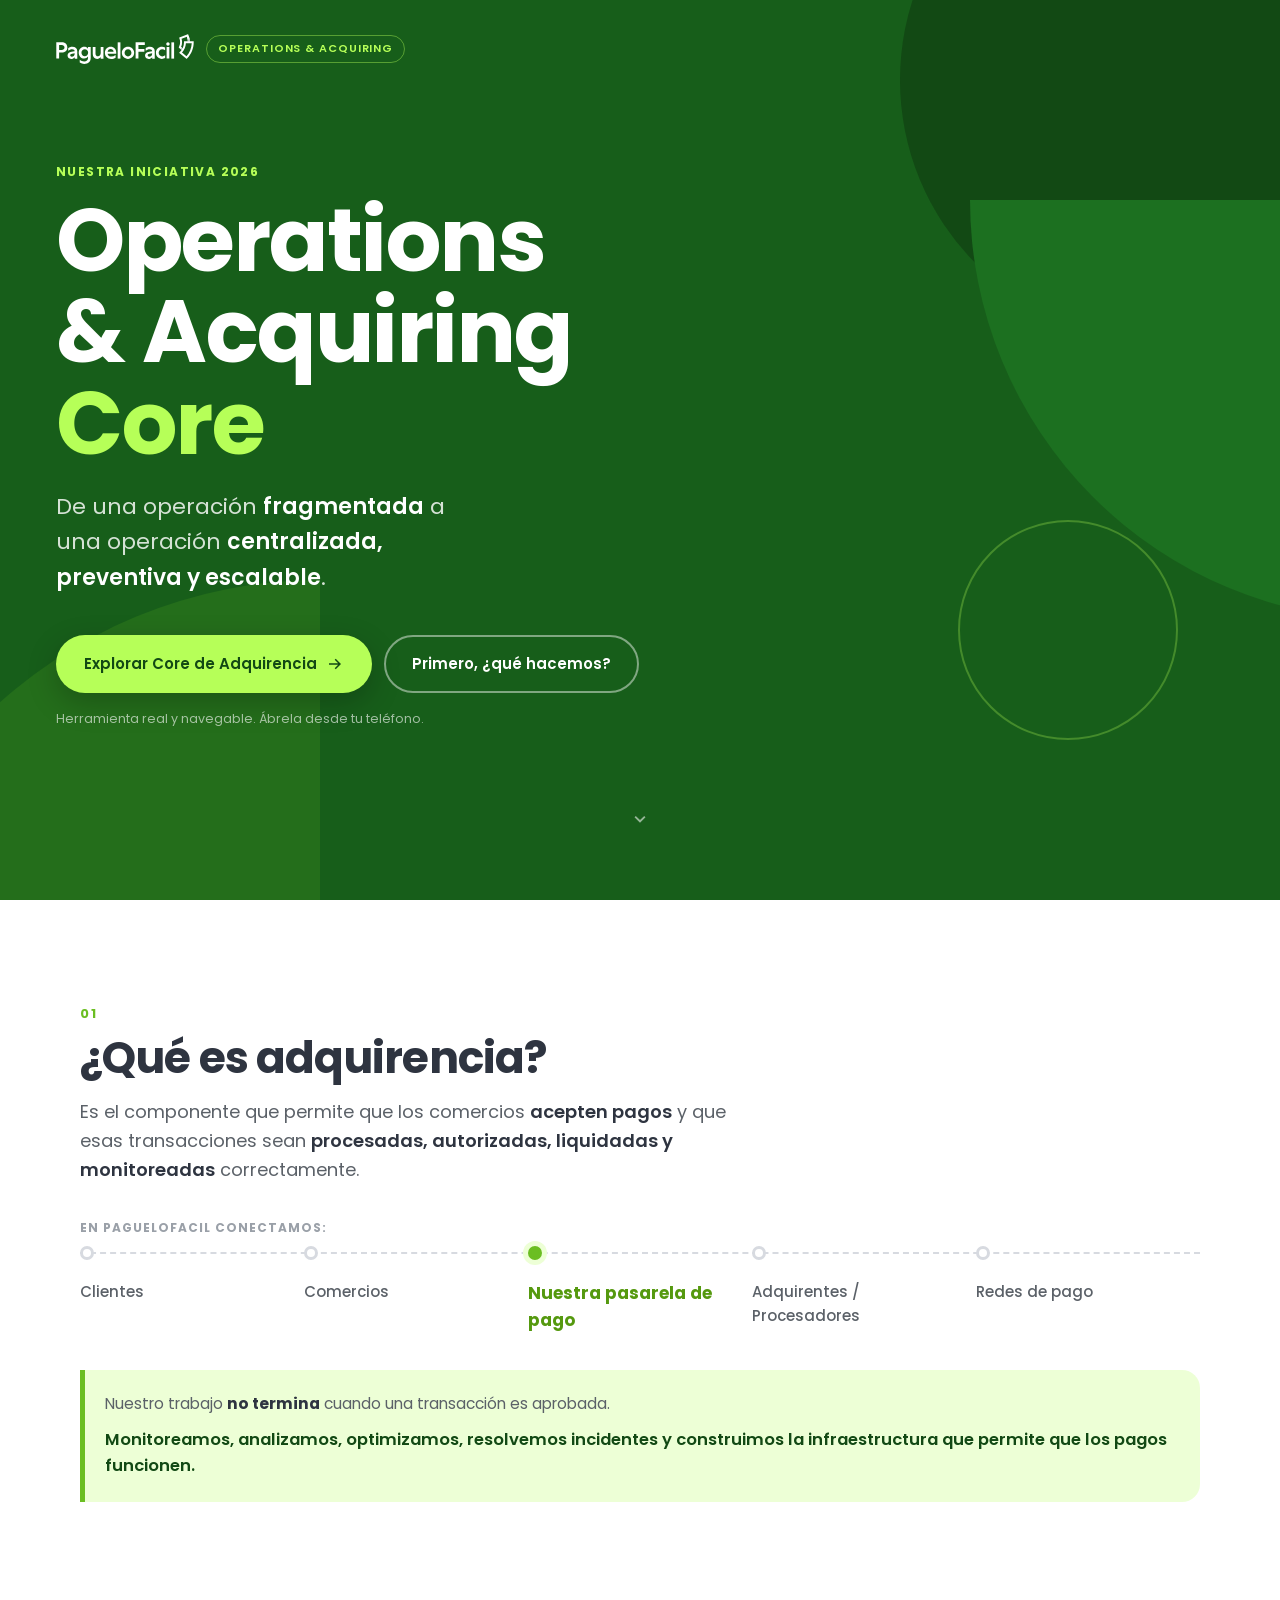
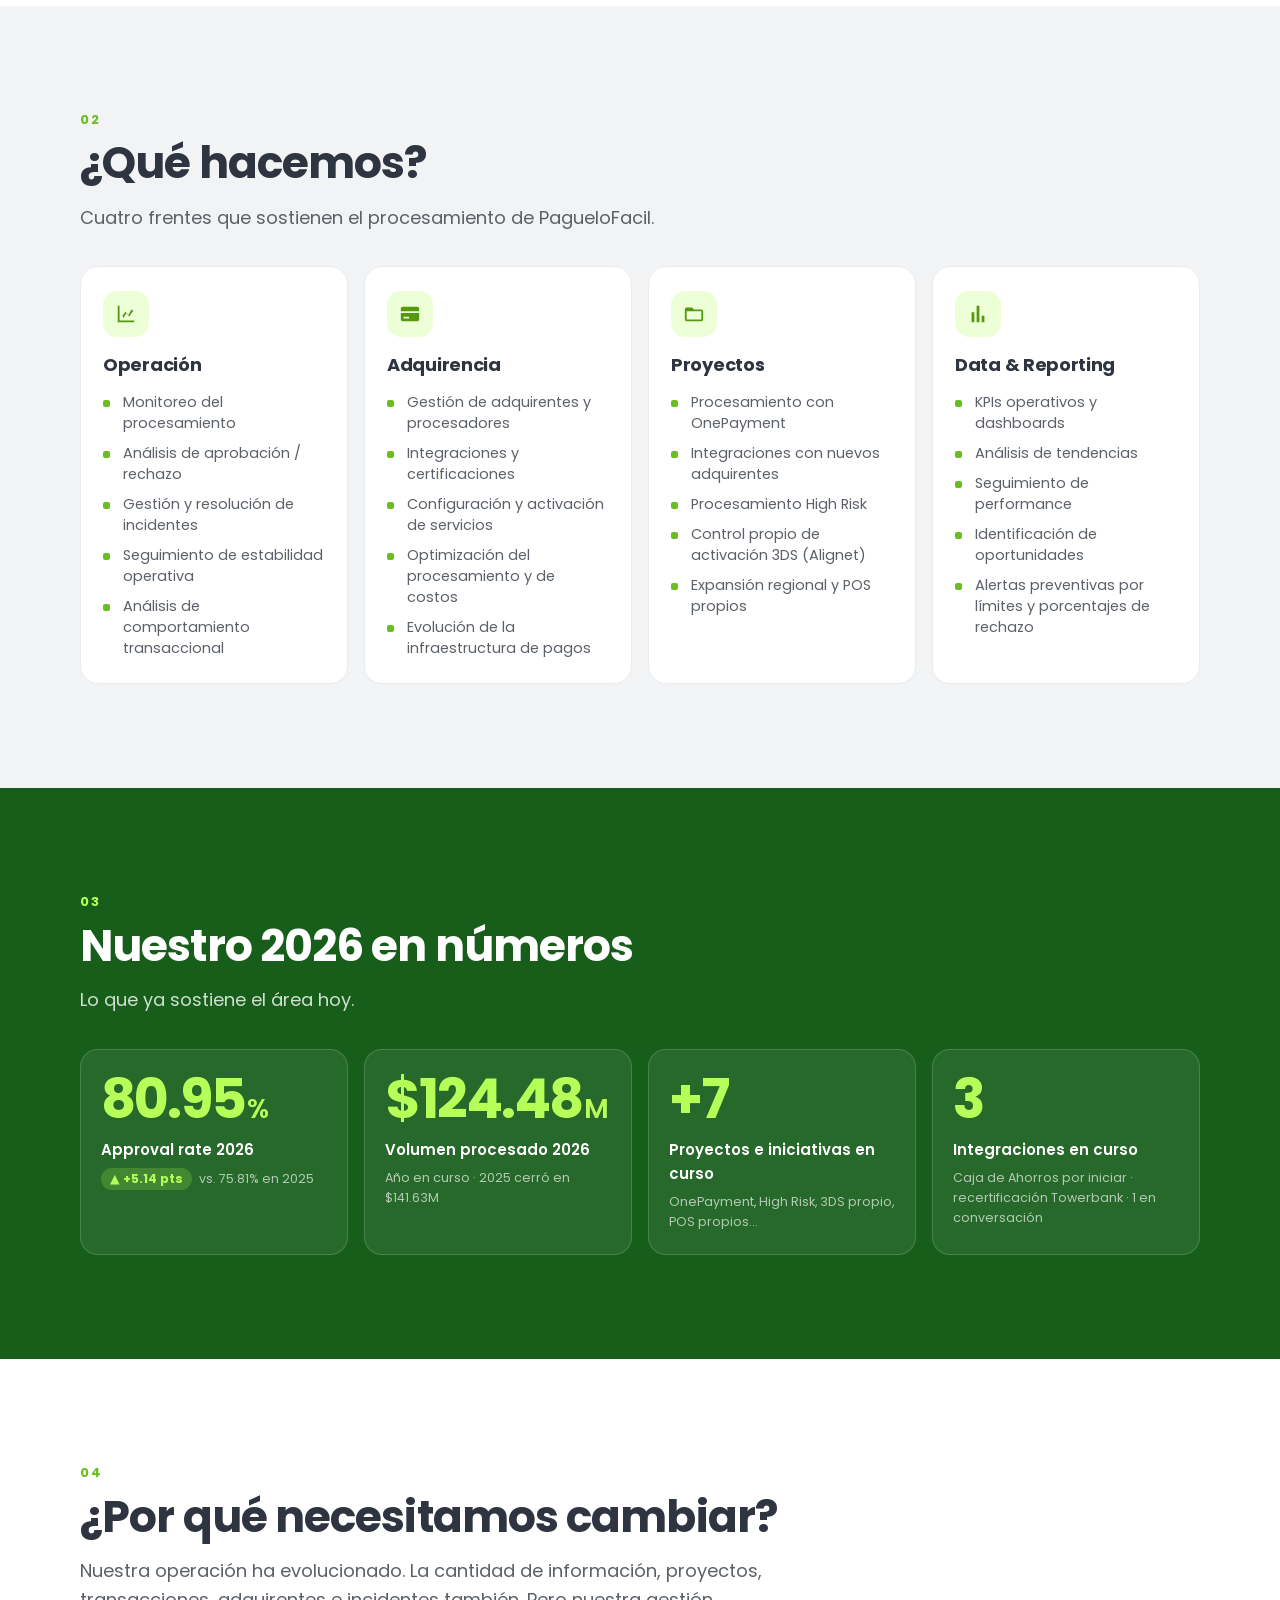
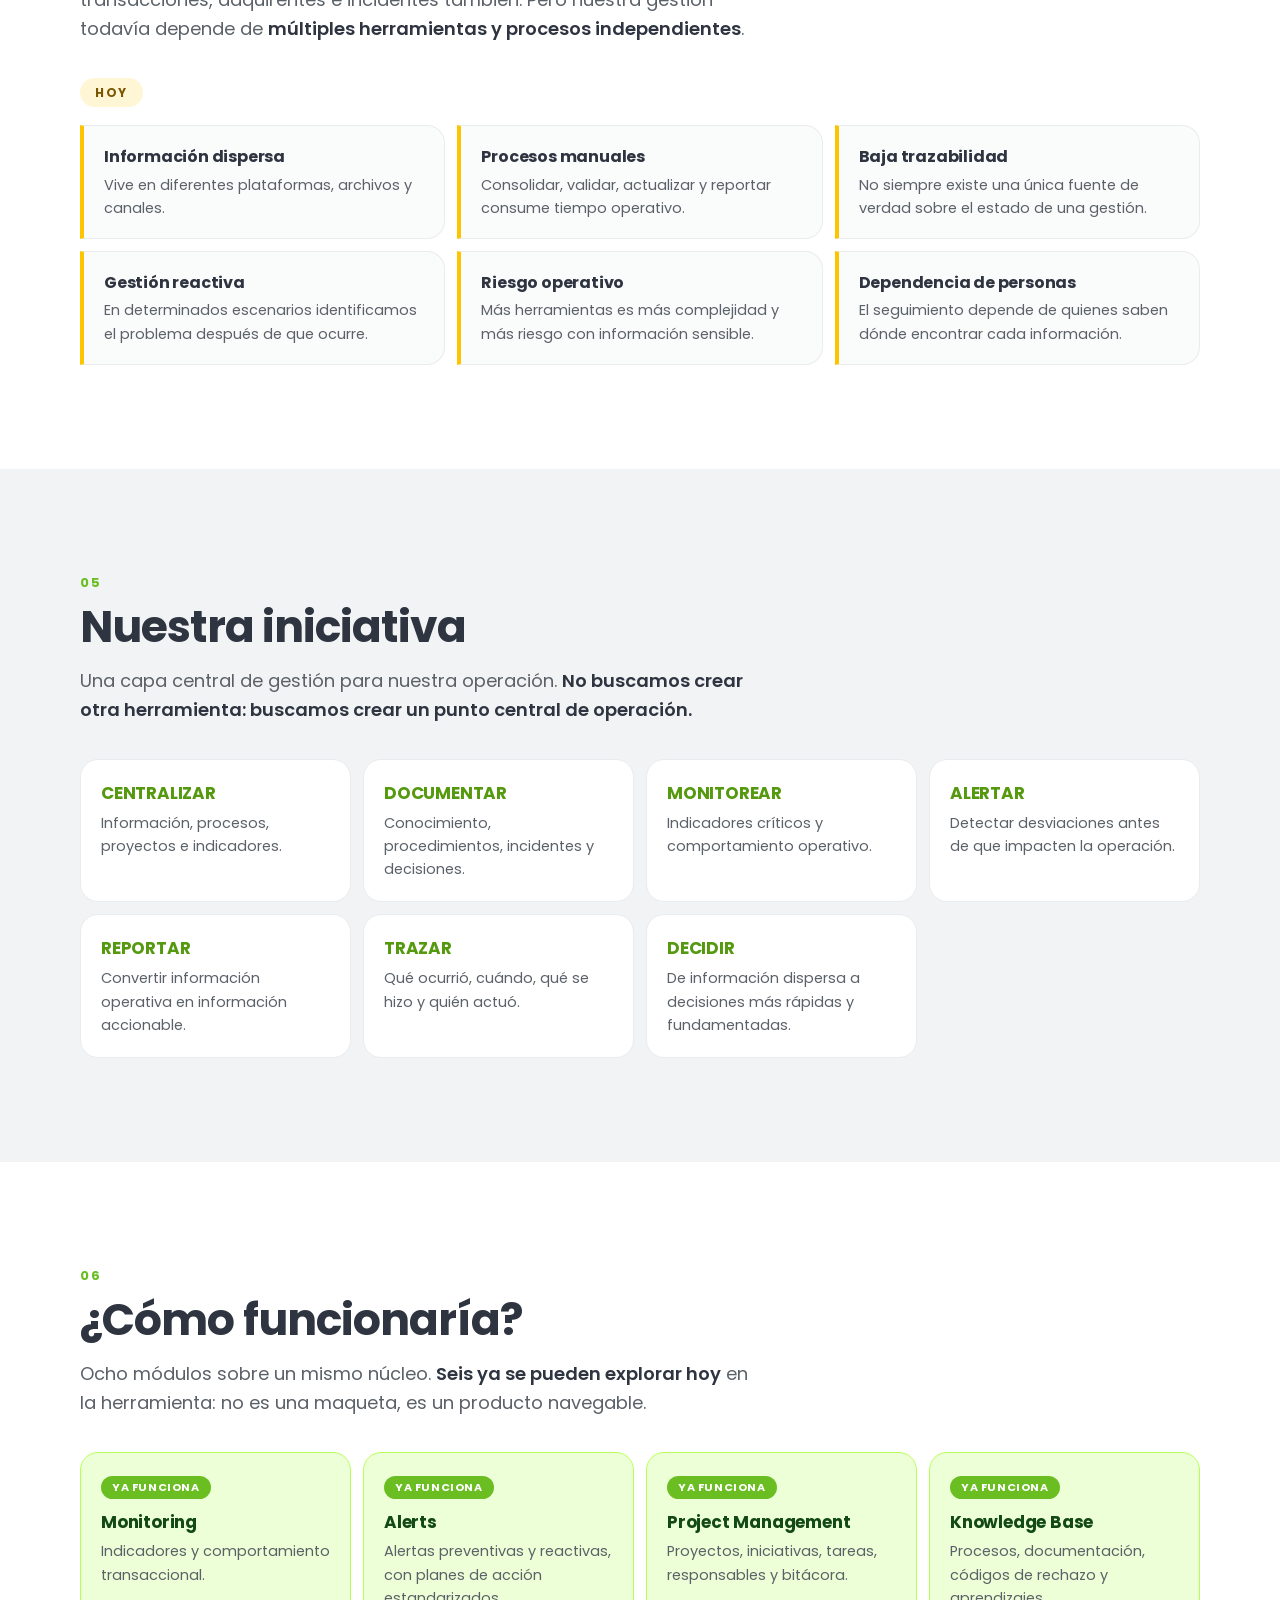
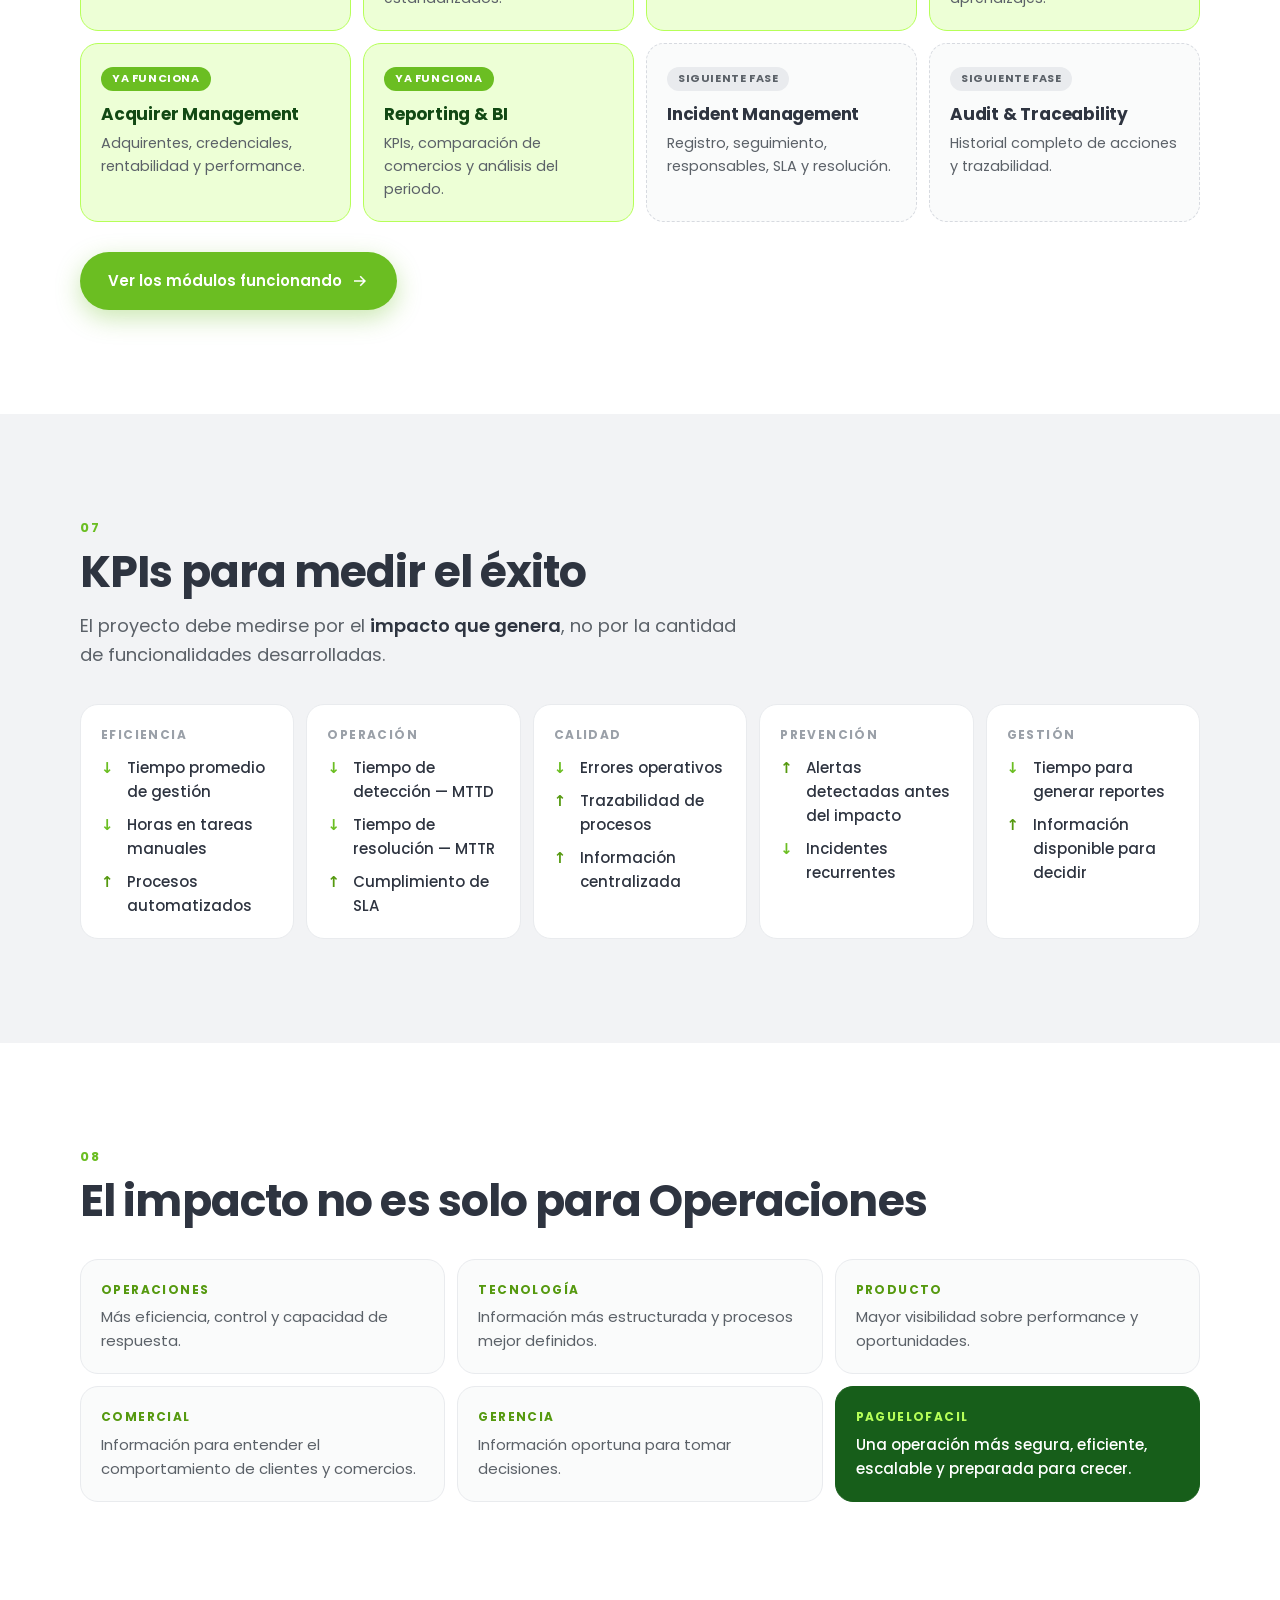
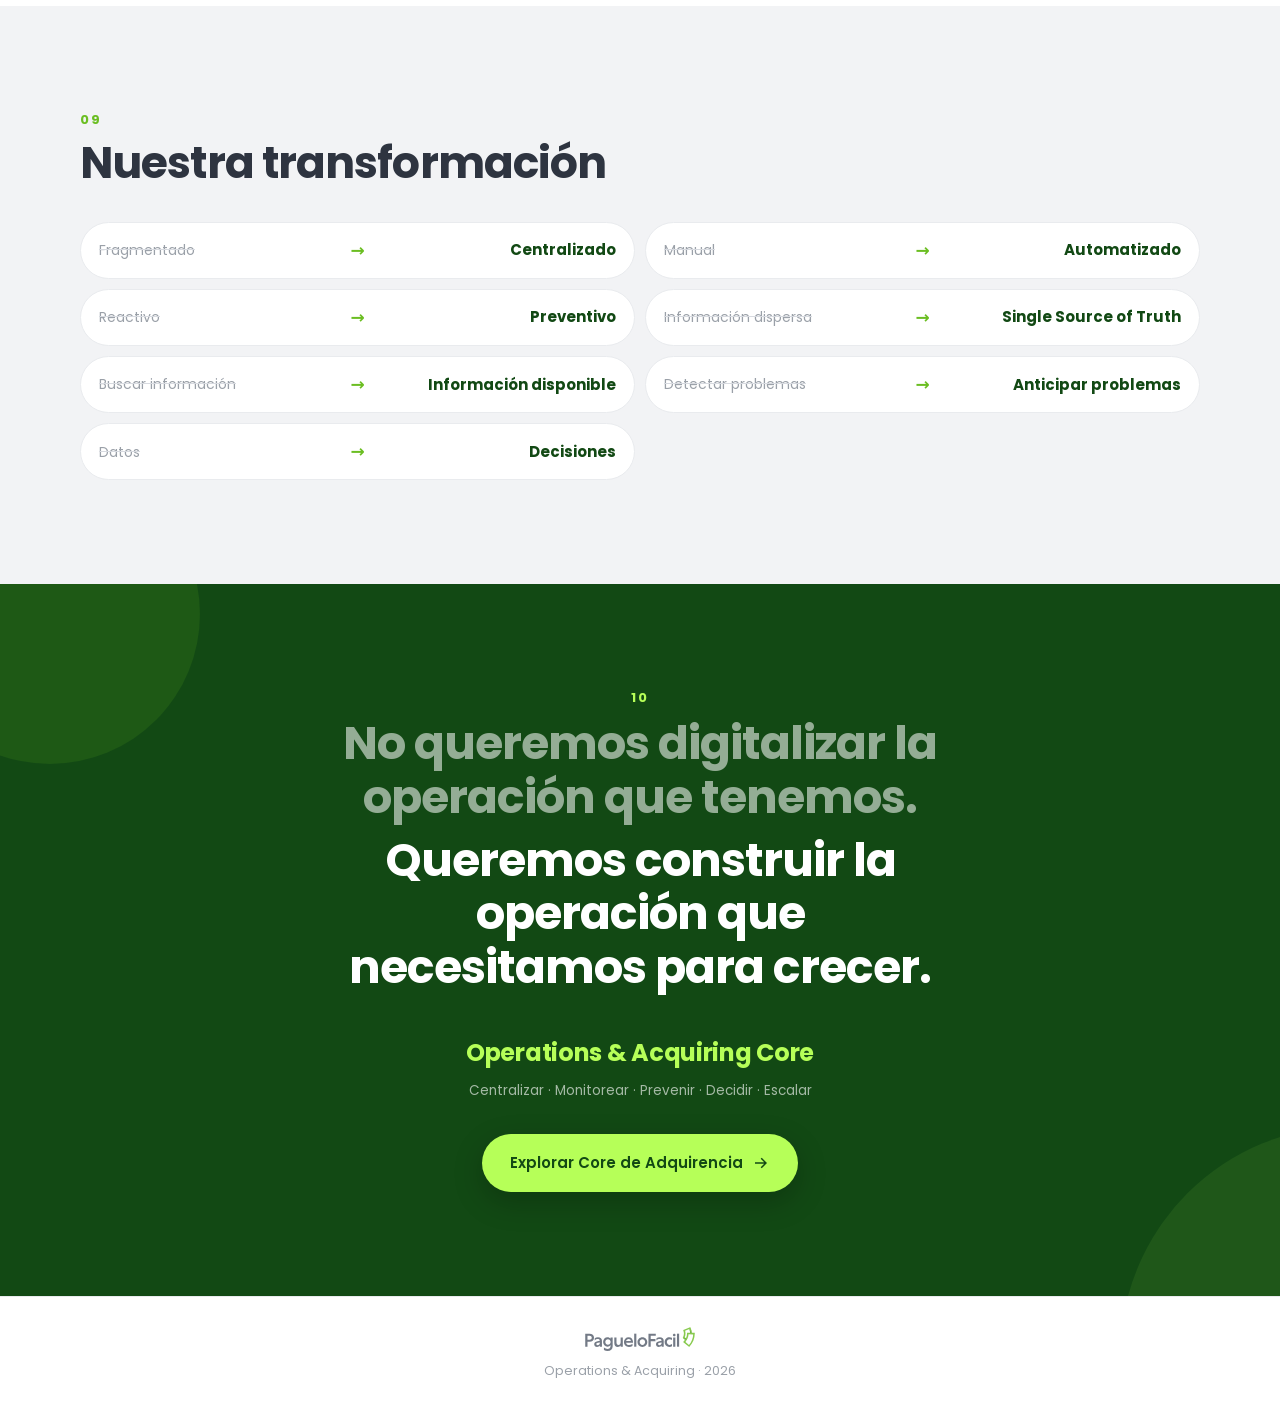
==== commit cd244a21: "Ejemplos en credenciales y POS, correcciones del landing y revalidación de caché - Credenciales y Pu" ====
--- a/src/main/resources/static/index.html
+++ b/src/main/resources/static/index.html
@@ -76,7 +76,7 @@
       <ol class="chain reveal">
         <li><span class="chain-dot"></span>Clientes</li>
         <li><span class="chain-dot"></span>Comercios</li>
-        <li class="is-us"><span class="chain-dot"></span>PagueloFacil</li>
+        <li class="is-us"><span class="chain-dot"></span>Nuestra pasarela de pago</li>
         <li><span class="chain-dot"></span>Adquirentes / Procesadores</li>
         <li><span class="chain-dot"></span>Redes de pago</li>
       </ol>
@@ -137,7 +137,7 @@
             <li>Integraciones con nuevos adquirentes</li>
             <li>Procesamiento High Risk</li>
             <li>Control propio de activación 3DS (Alignet)</li>
-            <li>Expansión regional y POS físico</li>
+            <li>Expansión regional y POS propios</li>
           </ul>
         </article>
 
@@ -178,8 +178,8 @@
         </div>
         <div class="stat reveal">
           <p class="stat-value">+7</p>
-          <p class="stat-name">Proyectos e iniciativas gestionadas</p>
-          <p class="stat-foot">OnePayment, High Risk, 3DS propio, POS físico…</p>
+          <p class="stat-name">Proyectos e iniciativas en curso</p>
+          <p class="stat-foot">OnePayment, High Risk, 3DS propio, POS propios…</p>
         </div>
         <div class="stat reveal">
           <p class="stat-value">3</p>
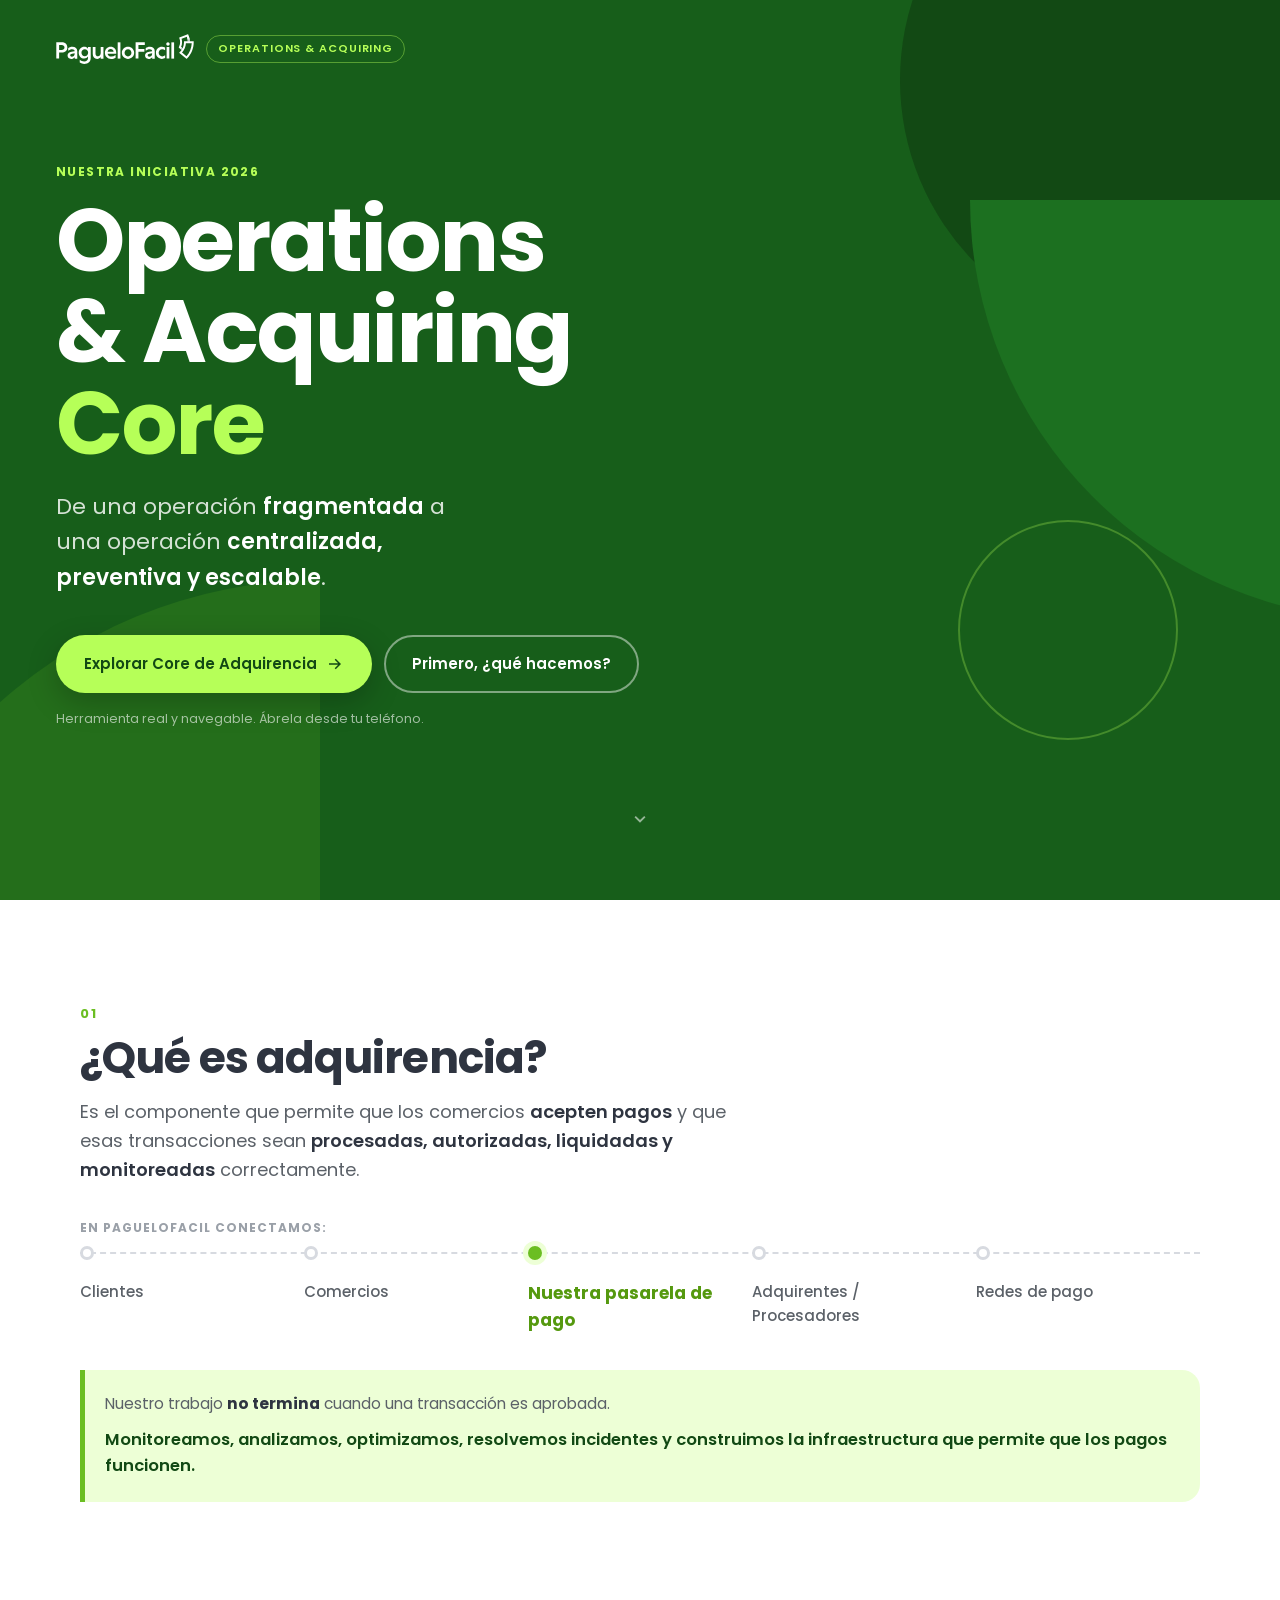
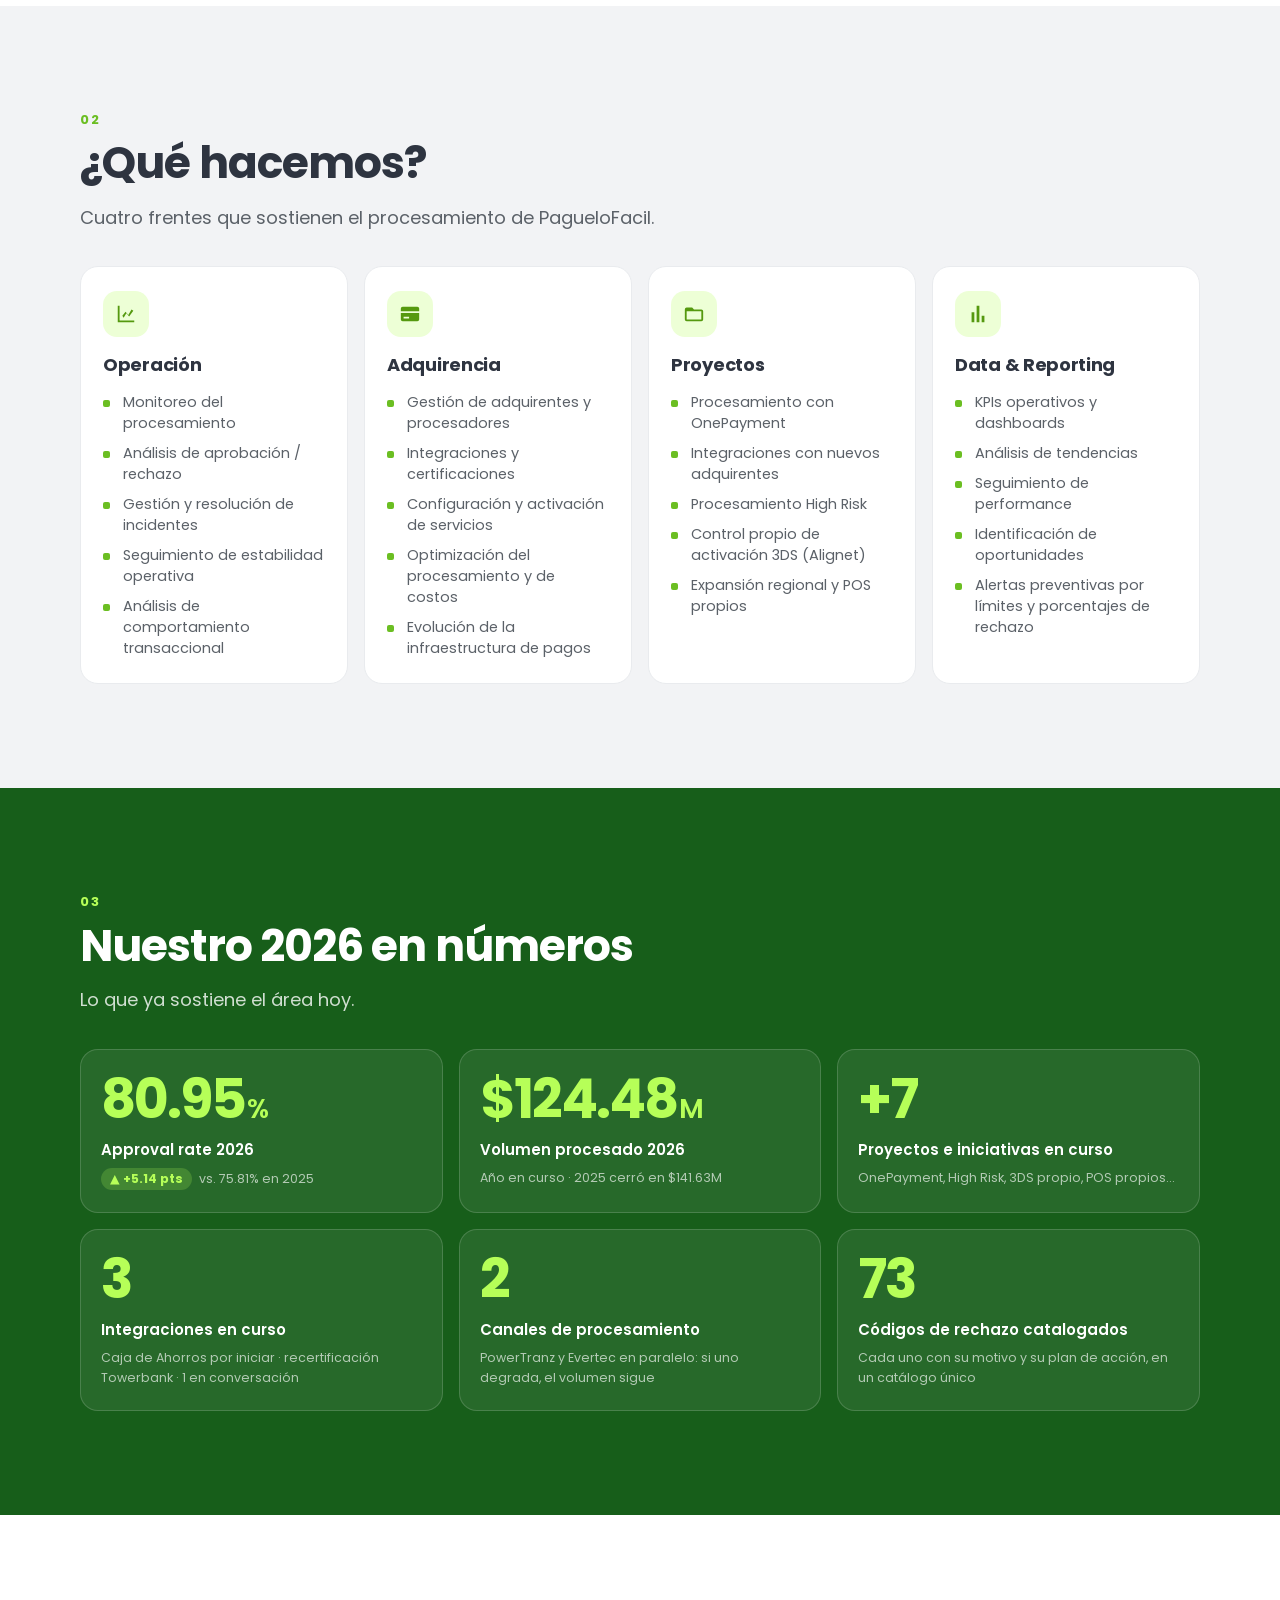
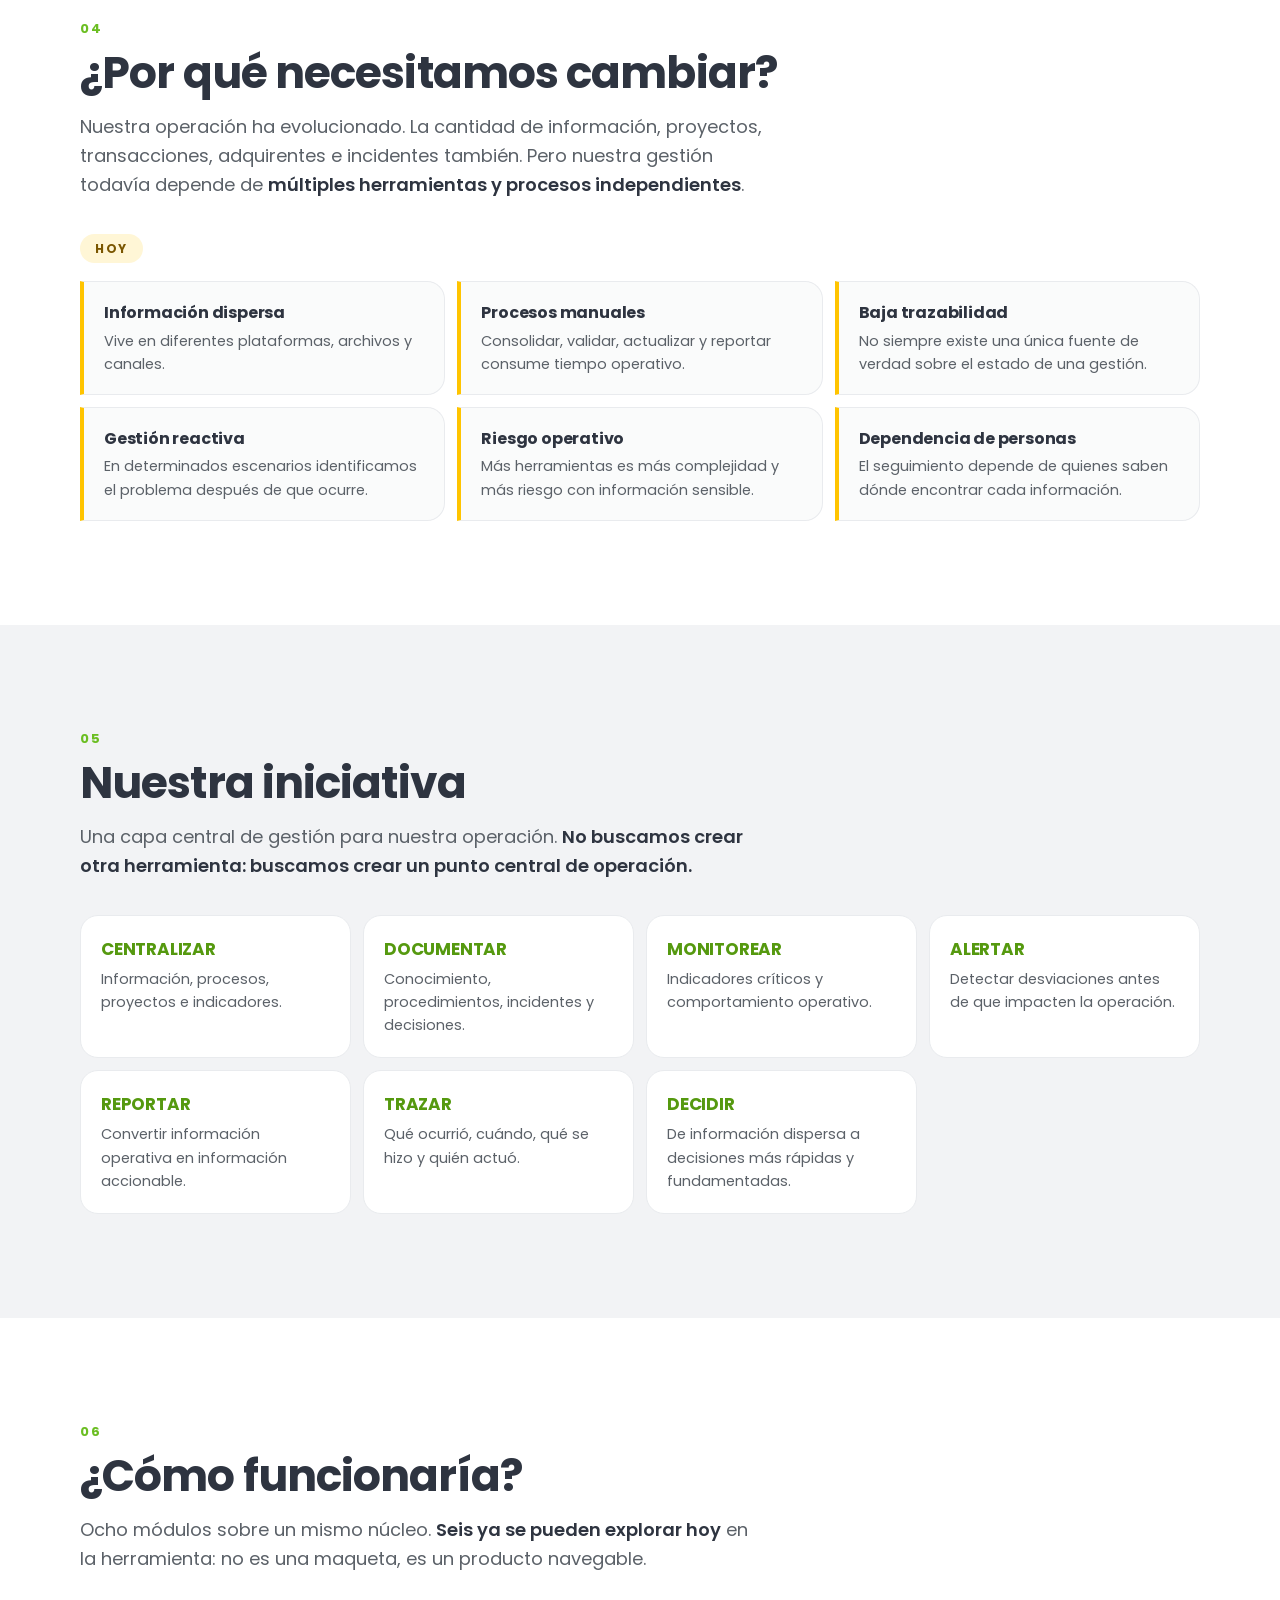
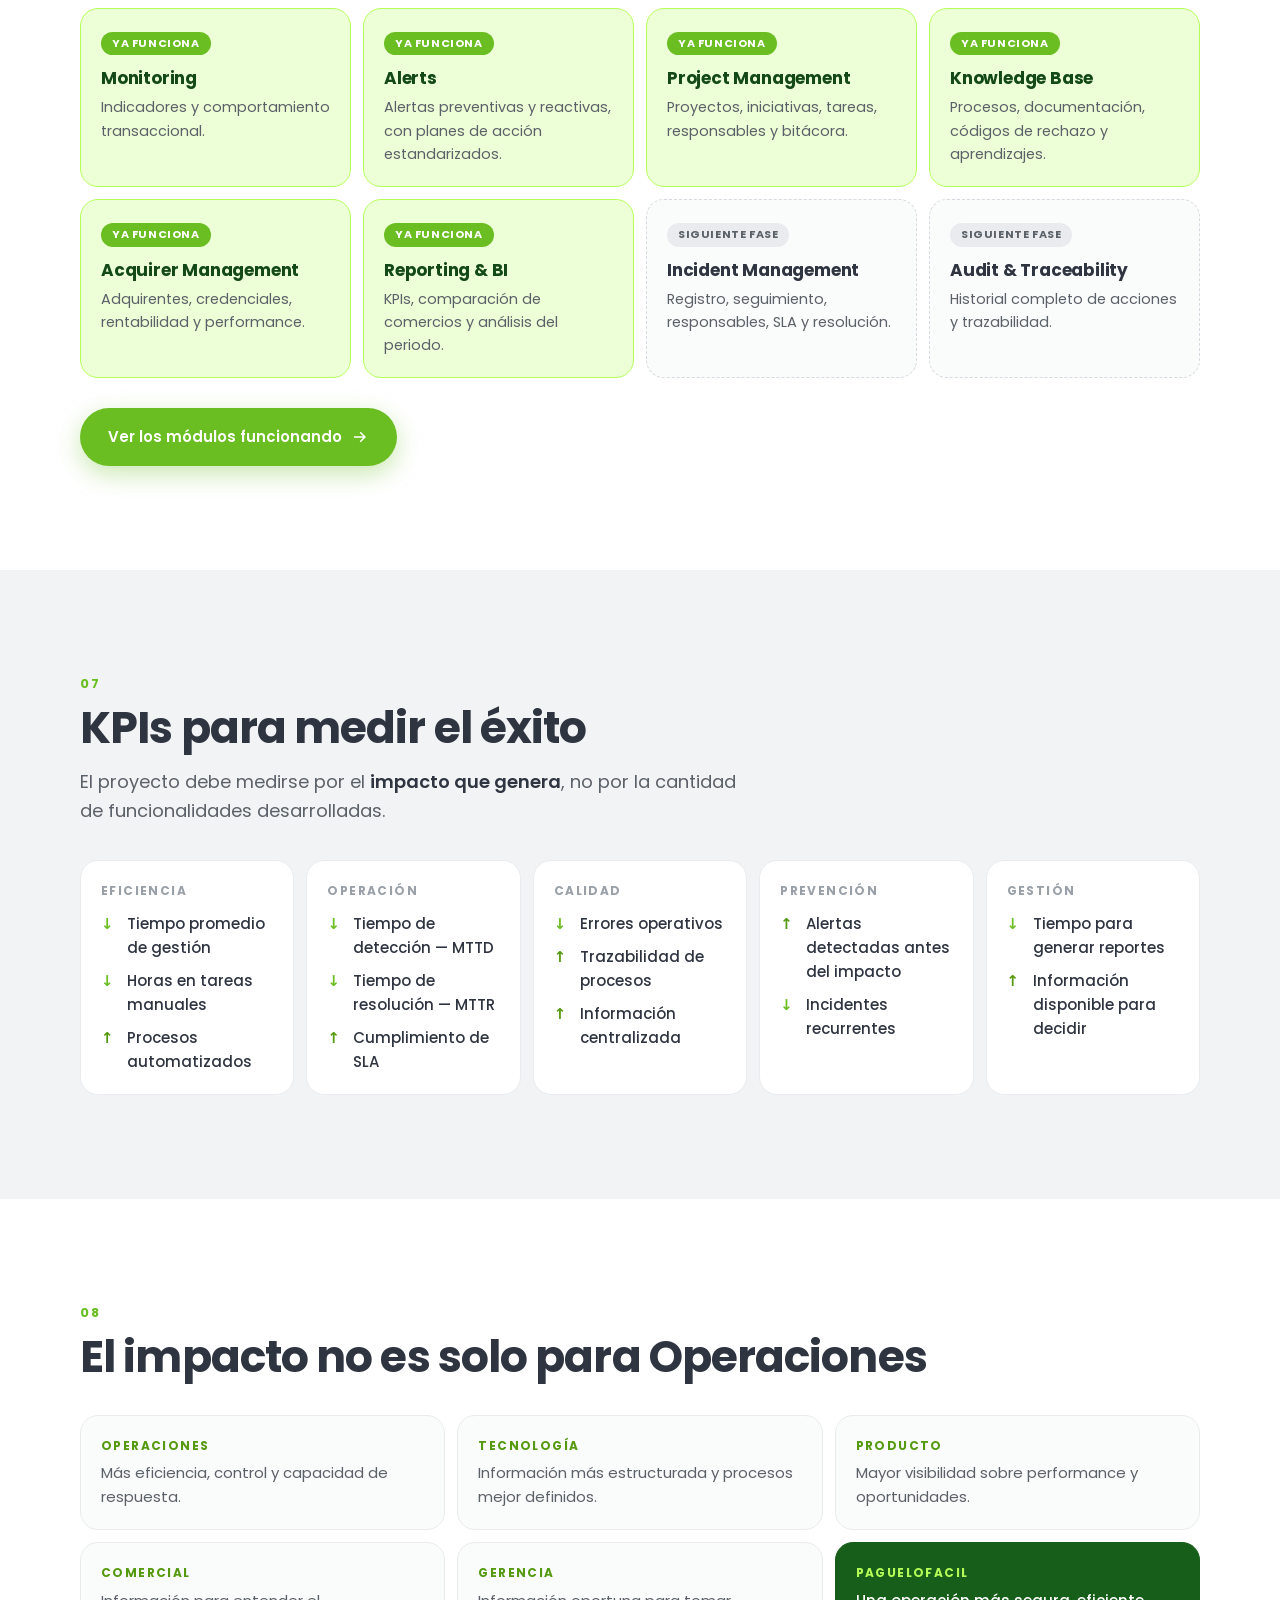
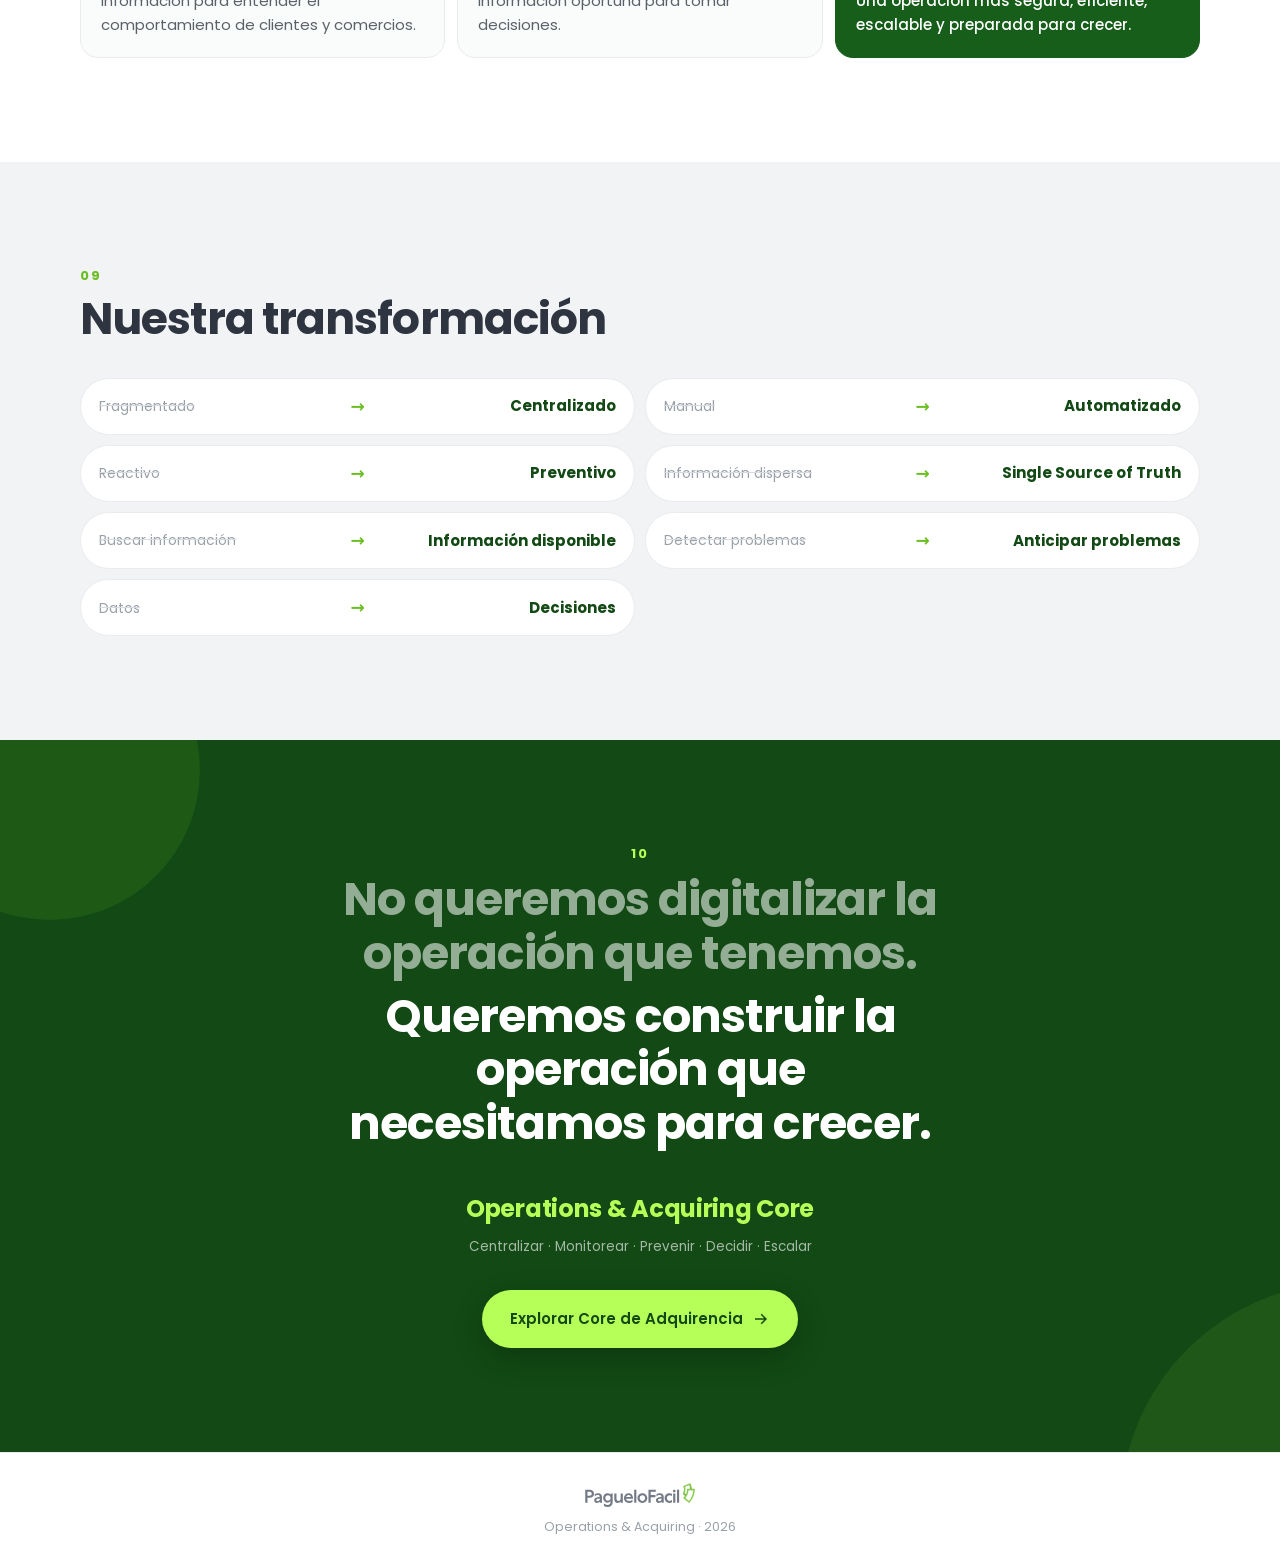
==== commit fef4b83b: "Cifras verificables en el landing y dashboard solo con filtro de periodo - Los dos huecos que la inf" ====
--- a/src/main/resources/static/index.html
+++ b/src/main/resources/static/index.html
@@ -186,6 +186,16 @@
           <p class="stat-name">Integraciones en curso</p>
           <p class="stat-foot">Caja de Ahorros por iniciar · recertificación Towerbank · 1 en conversación</p>
         </div>
+        <div class="stat reveal">
+          <p class="stat-value">2</p>
+          <p class="stat-name">Canales de procesamiento</p>
+          <p class="stat-foot">PowerTranz y Evertec en paralelo: si uno degrada, el volumen sigue</p>
+        </div>
+        <div class="stat reveal">
+          <p class="stat-value">73</p>
+          <p class="stat-name">Códigos de rechazo catalogados</p>
+          <p class="stat-foot">Cada uno con su motivo y su plan de acción, en un catálogo único</p>
+        </div>
       </div>
     </div>
   </section>
--- a/src/main/resources/static/css/landing.css
+++ b/src/main/resources/static/css/landing.css
@@ -760,7 +760,8 @@
 
 @media (min-width: 1040px) {
   .cards-4 { grid-template-columns: repeat(4, minmax(0, 1fr)); }
-  .stats   { grid-template-columns: repeat(4, minmax(0, 1fr)); }
+  /* seis cifras: 3 por fila cierra parejo, 4 dejaría una fila coja */
+  .stats   { grid-template-columns: repeat(3, minmax(0, 1fr)); }
   .pains   { grid-template-columns: repeat(3, minmax(0, 1fr)); }
   .verbs   { grid-template-columns: repeat(4, minmax(0, 1fr)); }
   .mods    { grid-template-columns: repeat(4, minmax(0, 1fr)); }
